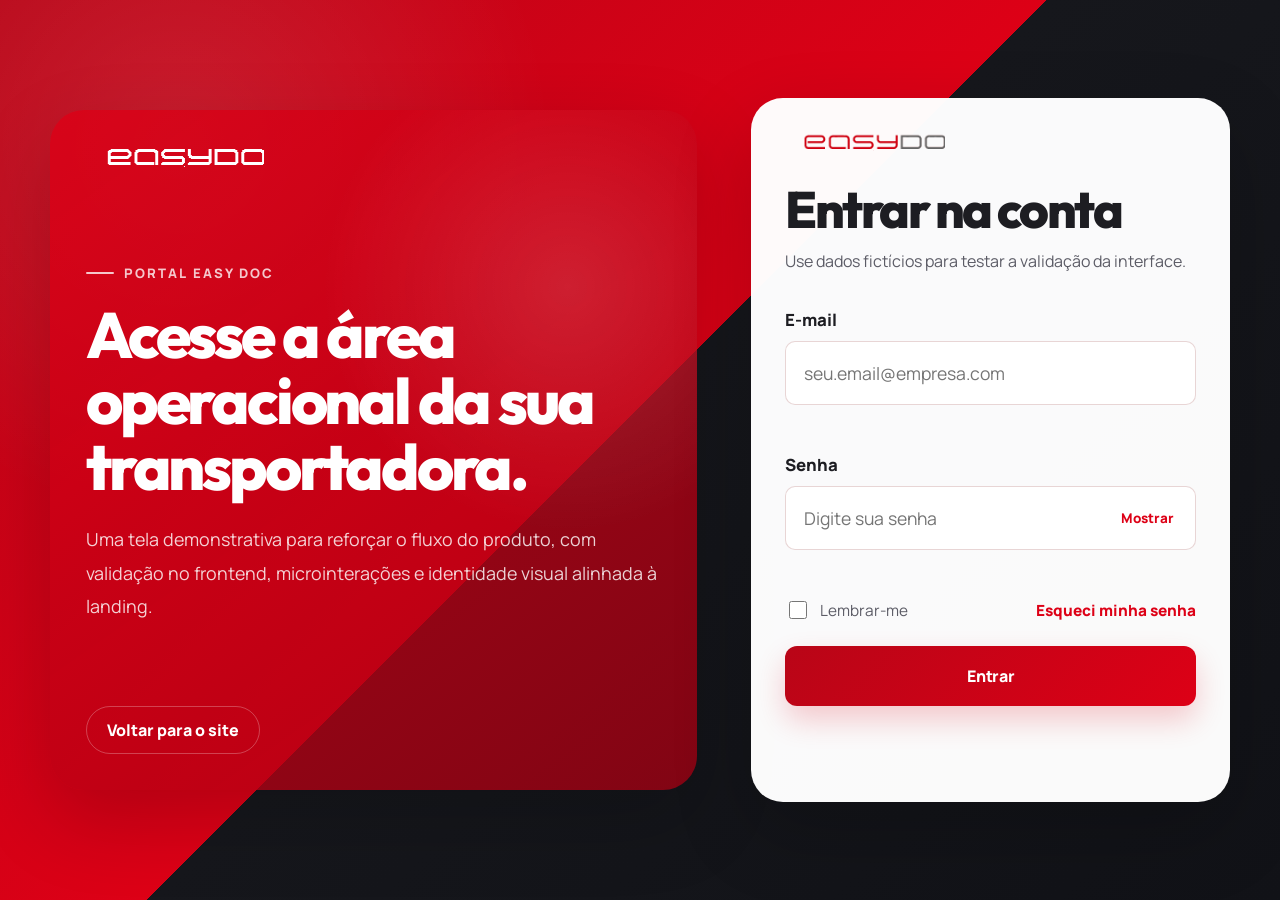
==== login.html @ b5d2107a "adiciona arquivos do projeto" ====
<!DOCTYPE html>
<html lang="pt-BR">
  <head>
    <meta charset="UTF-8" />
    <meta name="viewport" content="width=device-width, initial-scale=1.0" />
    <meta name="description" content="Página de login demonstrativa da Easy Doc." />
    <title>Login | Easy Doc</title>
    <link rel="preconnect" href="https://fonts.googleapis.com" />
    <link rel="preconnect" href="https://fonts.gstatic.com" crossorigin />
    <link
      href="https://fonts.googleapis.com/css2?family=Manrope:wght@400;500;600;700;800&family=Outfit:wght@500;600;700;800&display=swap"
      rel="stylesheet"
    />
    <link rel="stylesheet" href="assets/css/style.css" />
  </head>
  <body class="system-page auth-page">
    <main class="auth-shell">
      <section class="auth-hero" aria-label="Apresentação do login">
        <a class="system-logo" href="index.html" aria-label="Voltar para a landing page">
          <img src="assets/images/logo-mark-light.png" alt="Easy Doc" />
        </a>

        <div class="auth-hero__content">
          <span class="system-kicker">Portal Easy Doc</span>
          <h1>Acesse a área operacional da sua transportadora.</h1>
          <p>
            Uma tela demonstrativa para reforçar o fluxo do produto, com validação no frontend,
            microinterações e identidade visual alinhada à landing.
          </p>
        </div>

        <a class="system-back" href="index.html">Voltar para o site</a>
      </section>

      <section class="auth-card" aria-labelledby="login-title">
        <div class="auth-card__header">
          <img src="assets/images/logo-mark.png" alt="Easy Doc" />
          <div>
            <h2 id="login-title">Entrar na conta</h2>
            <p>Use dados fictícios para testar a validação da interface.</p>
          </div>
        </div>

        <form id="login-form" class="compact-form" novalidate>
          <div class="form-group">
            <label for="login-email">E-mail</label>
            <input id="login-email" name="email" type="email" autocomplete="email" placeholder="seu.email@empresa.com" />
            <small class="form-error" data-error-for="login-email"></small>
          </div>

          <div class="form-group">
            <label for="login-password">Senha</label>
            <div class="password-field">
              <input id="login-password" name="password" type="password" autocomplete="current-password" placeholder="Digite sua senha" />
              <button class="password-toggle" type="button" aria-label="Mostrar senha">Mostrar</button>
            </div>
            <small class="form-error" data-error-for="login-password"></small>
          </div>

          <div class="auth-options">
            <label class="remember-check">
              <input type="checkbox" name="remember" />
              <span>Lembrar-me</span>
            </label>
            <a href="#">Esqueci minha senha</a>
          </div>

          <button class="cta-button auth-submit" type="submit">
            <span>Entrar</span>
          </button>

          <p class="form-feedback" id="login-feedback" role="status" aria-live="polite"></p>
        </form>
      </section>
    </main>

    <script src="assets/js/login.js"></script>
  </body>
</html>
---- assets/css/style.css ----
:root {
  --red: #dd0016;
  --red-deep: #b90517;
  --red-soft: #fff3f3;
  --red-line: #f8dede;
  --ink: #1d1d22;
  --ink-soft: #5c5c66;
  --white: #ffffff;
  --gray-bg: #f5f4f4;
  --dark: #17181c;
  --dark-soft: #23242a;
  --success: #128f45;
  --shadow-soft: 0 24px 60px rgba(23, 24, 28, 0.08);
  --shadow-card: 0 18px 34px rgba(221, 0, 22, 0.08);
  --radius-pill: 42px;
  --radius-xl: 32px;
  --radius-lg: 26px;
  --radius-md: 22px;
  --radius-sm: 18px;
  --shell: min(1560px, calc(100% - 64px));
  --content: min(1340px, calc(100% - 112px));
  --wide-content: min(1500px, calc(100% - 120px));
  --transition: 220ms ease;
}

*,
*::before,
*::after {
  box-sizing: border-box;
}

html {
  scroll-behavior: smooth;
}

body {
  margin: 0;
  color: var(--ink);
  background: var(--white);
  font-family: "Manrope", "Segoe UI", sans-serif;
  text-rendering: optimizeLegibility;
}

img {
  display: block;
  max-width: 100%;
}

a {
  color: inherit;
  text-decoration: none;
}

a:focus-visible,
button:focus-visible,
input:focus-visible,
textarea:focus-visible,
select:focus-visible,
summary:focus-visible {
  outline: 3px solid rgba(221, 0, 22, 0.28);
  outline-offset: 4px;
}

button,
input,
textarea,
select {
  font: inherit;
}

button {
  border: 0;
  background: none;
  cursor: pointer;
}

iframe {
  border: 0;
}

.icon-sprite {
  position: absolute;
  width: 0;
  height: 0;
  overflow: hidden;
}

.container {
  width: var(--content);
  margin: 0 auto;
}

.container--wide {
  width: var(--wide-content);
}

.site-header {
  position: sticky;
  top: 0;
  z-index: 50;
  padding: 20px 0 0;
  background: linear-gradient(180deg, rgba(214, 0, 20, 0.98), rgba(214, 0, 20, 0.94));
  transition: padding var(--transition), box-shadow var(--transition), background-color var(--transition);
}

.site-header.is-scrolled {
  padding-top: 10px;
  box-shadow: 0 12px 32px rgba(76, 5, 12, 0.22);
}

.header-shell {
  width: var(--shell);
  margin: 0 auto;
  min-height: 90px;
  display: flex;
  align-items: center;
  gap: 24px;
  padding: 0 34px;
  border-radius: var(--radius-pill);
  background: rgba(255, 246, 246, 0.98);
  box-shadow: 0 18px 48px rgba(32, 8, 12, 0.14);
}

.site-logo {
  flex: 0 0 auto;
}

.site-logo img {
  width: 178px;
}

.site-nav {
  display: flex;
  align-items: center;
  gap: 42px;
  margin-left: auto;
}

.site-nav a,
.action-link {
  position: relative;
  font-size: 1.02rem;
  font-weight: 600;
  color: #2b2b32;
  transition: color var(--transition), opacity var(--transition);
}

.site-nav a::after {
  content: "";
  position: absolute;
  left: 0;
  right: 0;
  bottom: -10px;
  height: 2px;
  border-radius: 999px;
  transform: scaleX(0);
  transform-origin: center;
  background: var(--red);
  transition: transform var(--transition);
}

.site-nav a:hover,
.site-nav a.is-active,
.action-link:hover {
  color: var(--red);
}

.site-nav a:hover::after,
.site-nav a.is-active::after {
  transform: scaleX(1);
}

.site-nav .has-caret::before {
  content: "";
  position: absolute;
  right: -16px;
  top: 50%;
  width: 8px;
  height: 8px;
  margin-top: -6px;
  border-right: 2px solid #bdbcc2;
  border-bottom: 2px solid #bdbcc2;
  transform: rotate(45deg);
}

.site-actions {
  display: flex;
  align-items: center;
  gap: 20px;
  margin-left: 18px;
}

.top-cta,
.cta-button {
  display: inline-flex;
  align-items: center;
  justify-content: center;
  gap: 12px;
  min-height: 60px;
  padding: 0 28px;
  border-radius: 12px;
  background: linear-gradient(135deg, var(--red-deep), var(--red));
  color: var(--white);
  font-size: 1rem;
  font-weight: 800;
  letter-spacing: -0.02em;
  box-shadow: 0 14px 30px rgba(221, 0, 22, 0.2);
  transition: transform var(--transition), filter var(--transition), box-shadow var(--transition);
}

.top-cta:hover,
.cta-button:hover {
  filter: brightness(1.02);
  transform: translateY(-2px);
}

.top-cta {
  min-height: 50px;
  padding-inline: 26px;
  border-radius: 999px;
  font-size: 0.96rem;
  box-shadow: none;
}

.cta-button svg,
.top-cta svg {
  width: 18px;
  height: 18px;
}

.cta-button--light {
  background: var(--white);
  border: 1px solid rgba(123, 123, 130, 0.12);
  color: #66666d;
  box-shadow: 0 14px 28px rgba(17, 18, 22, 0.18);
}

.cta-button--light svg {
  color: #707077;
}

.action-link {
  font-size: 0.95rem;
  color: #6f7078;
}

.menu-toggle {
  display: none;
  width: 48px;
  height: 48px;
  padding: 12px;
  border-radius: 14px;
  background: rgba(38, 38, 44, 0.06);
}

.menu-toggle span {
  display: block;
  width: 100%;
  height: 2px;
  background: var(--ink);
  border-radius: 999px;
  transition: transform var(--transition), opacity var(--transition);
}

.menu-toggle span + span {
  margin-top: 6px;
}

.hero {
  position: relative;
  margin-top: -10px;
  padding: 64px 0 0;
  overflow: visible;
  background:
    radial-gradient(circle at 50% 28%, rgba(255, 255, 255, 0.06), transparent 28%),
    linear-gradient(180deg, #c60015 0%, #cf0016 66%, #ffffff 66%);
}

.hero::before,
.hero::after {
  content: "";
  position: absolute;
  inset: 0;
  pointer-events: none;
}

.hero::before {
  background:
    radial-gradient(circle at 50% 18%, rgba(255, 255, 255, 0.08) 0 1px, transparent 1px) 0 0 / 90px 90px,
    linear-gradient(180deg, rgba(255, 255, 255, 0.04), rgba(255, 255, 255, 0));
  opacity: 0.35;
}

.hero__rings {
  position: absolute;
  top: 124px;
  width: 580px;
  height: 580px;
  border-radius: 50%;
  border: 2px solid rgba(255, 255, 255, 0.08);
  pointer-events: none;
}

.hero__rings::before,
.hero__rings::after {
  content: "";
  position: absolute;
  inset: 48px;
  border-radius: inherit;
  border: 2px solid rgba(255, 255, 255, 0.06);
}

.hero__rings::after {
  inset: 98px;
}

.hero__rings--left {
  left: 260px;
}

.hero__rings--right {
  right: 180px;
}

.hero__container {
  width: var(--wide-content);
  margin: 0 auto;
  position: relative;
  z-index: 1;
}

.hero__content {
  max-width: 960px;
  margin: 0 auto;
  text-align: center;
}

.hero__content h1,
.section-title h2,
.cause-section__content h2,
.case-section__content h2,
.contact-section h2 {
  margin: 0;
  font-family: "Outfit", "Manrope", sans-serif;
  font-weight: 800;
  letter-spacing: -0.05em;
  line-height: 1.02;
}

.hero__content h1 {
  color: var(--white);
  font-size: clamp(2.9rem, 4.5vw, 4.9rem);
}

.hero__content p {
  max-width: 980px;
  margin: 26px auto 0;
  color: rgba(255, 255, 255, 0.92);
  font-size: 1.45rem;
  line-height: 1.8;
}

.hero__content strong {
  font-weight: 800;
}

.hero__content .cta-button {
  margin-top: 34px;
}

.hero__media {
  max-width: 1220px;
  margin: 84px auto -176px;
}

.video-poster {
  position: relative;
  overflow: hidden;
  border-radius: 32px;
  background: #d3c6bb;
  box-shadow: 0 34px 80px rgba(21, 23, 28, 0.14);
}

.video-poster img,
.video-poster iframe {
  display: block;
  width: 100%;
  height: auto;
  aspect-ratio: 16 / 9;
  object-fit: cover;
}

.video-poster iframe {
  min-height: 100%;
}

.play-button {
  position: absolute;
  inset: 50% auto auto 50%;
  width: 82px;
  height: 82px;
  display: inline-flex;
  align-items: center;
  justify-content: center;
  border-radius: 50%;
  transform: translate(-50%, -50%);
  background: rgba(255, 255, 255, 0.14);
  color: var(--white);
  box-shadow: inset 0 0 0 2px rgba(255, 255, 255, 0.12);
  backdrop-filter: blur(6px);
  transition: transform var(--transition), background-color var(--transition);
}

.play-button:hover {
  transform: translate(-50%, -50%) scale(1.04);
  background: rgba(255, 255, 255, 0.2);
}

.play-button svg {
  width: 28px;
  height: 28px;
  margin-left: 4px;
}

.section {
  padding: 110px 0;
}

.section[id] {
  scroll-margin-top: 118px;
}

.section--problems {
  padding-top: 260px;
}

.section-title {
  max-width: 1060px;
}

.section-title--center {
  margin: 0 auto;
  text-align: center;
}

.section-title--left {
  text-align: left;
}

.section-title--spaced {
  margin-top: 92px;
}

.section-title--compact p {
  max-width: 1180px;
}

.section-title h2,
.cause-section__content h2,
.case-section__content h2,
.contact-section h2 {
  font-size: clamp(2.5rem, 3vw, 3.8rem);
  color: var(--ink);
}

.section-title p,
.cause-section__content > p,
.case-section__content > p,
.process-step p {
  margin: 24px 0 0;
  color: var(--ink-soft);
  font-size: 1.15rem;
  line-height: 1.85;
}

.problem-grid,
.impact-grid {
  display: grid;
  grid-template-columns: repeat(2, minmax(0, 1fr));
  gap: 34px;
  margin-top: 56px;
}

.problem-card,
.issue-card,
.feature-item,
.solution-card,
.process-step,
.contact-panel {
  border: 1px solid var(--red-line);
  box-shadow: var(--shadow-card);
}

.problem-card {
  display: flex;
  align-items: center;
  gap: 26px;
  min-height: 140px;
  padding: 28px 30px;
  border-radius: 24px;
  background: var(--red-soft);
}

.problem-card p,
.issue-card p,
.feature-item p,
.solution-card p {
  margin: 0;
  font-size: 1.18rem;
  line-height: 1.72;
}

.problem-card strong,
.issue-card h3,
.feature-item strong,
.solution-card strong,
.case-section__content strong {
  color: var(--ink);
  font-weight: 800;
}

.icon-badge {
  flex: 0 0 auto;
  width: 60px;
  height: 60px;
  display: inline-flex;
  align-items: center;
  justify-content: center;
  border-radius: 50%;
  background: var(--red);
  color: var(--white);
  box-shadow: 0 12px 26px rgba(221, 0, 22, 0.16);
}

.icon-badge svg,
.impact-card__icon svg,
.case-link__icon svg {
  width: 26px;
  height: 26px;
}

.icon-badge--small {
  width: 54px;
  height: 54px;
}

.issue-list {
  display: grid;
  gap: 22px;
  margin-top: 48px;
}

.issue-card {
  display: flex;
  align-items: flex-start;
  gap: 28px;
  min-height: 140px;
  padding: 30px 30px 28px;
  border-radius: 24px;
  background: var(--white);
}

.issue-card h3 {
  margin: 0 0 8px;
  font-family: "Outfit", "Manrope", sans-serif;
  font-size: 1.85rem;
  letter-spacing: -0.04em;
}

.challenge-banner {
  padding: 18px 0 0;
}

.challenge-banner__inner {
  position: relative;
  width: min(1040px, calc(100% - 80px));
  margin: 0 auto;
  display: flex;
  align-items: center;
  gap: 28px;
  padding: 38px 46px;
  border-radius: 28px;
  background:
    radial-gradient(circle at 84% 42%, rgba(255, 255, 255, 0.11), transparent 28%),
    linear-gradient(135deg, var(--red-deep), var(--red));
  box-shadow: 0 24px 52px rgba(221, 0, 22, 0.16);
}

.challenge-banner__inner img {
  position: absolute;
  right: 34px;
  bottom: -28px;
  width: 220px;
  filter: drop-shadow(0 16px 24px rgba(0, 0, 0, 0.2));
}

.challenge-banner__icon {
  width: 54px;
  height: 54px;
  display: inline-flex;
  align-items: center;
  justify-content: center;
  border-radius: 50%;
  background: rgba(255, 255, 255, 0.94);
  color: var(--red);
}

.challenge-banner__copy {
  max-width: 640px;
  color: var(--white);
}

.challenge-banner__copy p,
.challenge-banner__copy strong {
  display: block;
  margin: 0;
  font-family: "Outfit", "Manrope", sans-serif;
  font-size: clamp(2rem, 2.6vw, 3rem);
  font-weight: 800;
  letter-spacing: -0.05em;
  line-height: 1.15;
}

.challenge-banner__copy strong {
  margin-top: 8px;
}

.cause-section,
.case-section {
  display: grid;
  grid-template-columns: minmax(0, 1fr) minmax(0, 1fr);
}

.cause-section {
  margin-top: 96px;
  background: var(--gray-bg);
}

.cause-section__media {
  min-height: 740px;
  background: linear-gradient(180deg, #db0016, #b50014);
}

.cause-section__media img {
  width: 100%;
  height: 100%;
  object-fit: cover;
}

.cause-section__content {
  padding: 88px clamp(48px, 5vw, 70px);
}

.feature-stack {
  display: grid;
  gap: 22px;
  margin-top: 42px;
}

.feature-item {
  display: flex;
  align-items: center;
  gap: 24px;
  padding: 28px 30px;
  border-radius: 24px;
  background: var(--white);
}

.section--solution {
  padding-top: 86px;
  padding-bottom: 92px;
}

.solution-grid {
  display: grid;
  grid-template-columns: minmax(0, 0.92fr) minmax(0, 1.08fr);
  align-items: center;
  gap: 64px;
  margin-top: 52px;
}

.solution-grid__content {
  display: grid;
  gap: 20px;
}

.solution-card {
  display: flex;
  align-items: flex-start;
  gap: 24px;
  padding: 34px 30px;
  border-radius: 24px;
  background: var(--white);
}

.solution-grid__media img {
  width: 100%;
  height: auto;
}

.section-cta {
  margin-top: 54px;
  text-align: center;
}

.impact-section {
  position: relative;
  padding: 92px 0 106px;
  overflow: hidden;
  background:
    linear-gradient(180deg, rgba(13, 13, 16, 0.98), rgba(20, 20, 24, 0.98)),
    radial-gradient(circle at 20% 20%, rgba(255, 255, 255, 0.04), transparent 32%);
}

.impact-section::before {
  content: "";
  position: absolute;
  inset: 0;
  background:
    radial-gradient(circle at 6% 32%, rgba(255, 255, 255, 0.03) 0 2px, transparent 2px) 0 0 / 110px 110px,
    linear-gradient(135deg, rgba(255, 255, 255, 0.03), rgba(255, 255, 255, 0));
  opacity: 0.22;
  pointer-events: none;
}

.section-title--light h2,
.section-title--light p,
.impact-card p {
  color: var(--white);
}

.impact-grid {
  position: relative;
  z-index: 1;
  grid-template-columns: repeat(3, minmax(0, 1fr));
  margin-top: 72px;
}

.impact-card {
  position: relative;
  min-height: 182px;
  padding: 78px 30px 34px;
  border-radius: 24px;
  border: 2px solid rgba(255, 0, 30, 0.82);
  text-align: center;
}

.impact-card__icon {
  position: absolute;
  top: -46px;
  left: 50%;
  width: 92px;
  height: 92px;
  display: inline-flex;
  align-items: center;
  justify-content: center;
  border: 2px solid rgba(255, 0, 30, 0.82);
  border-radius: 50%;
  transform: translateX(-50%);
  background: rgba(22, 22, 26, 0.95);
  color: var(--white);
}

.impact-card__icon::after {
  content: "";
  position: absolute;
  top: -11px;
  right: -10px;
  width: 24px;
  height: 24px;
  border-top: 2px solid rgba(255, 0, 30, 0.82);
  border-right: 2px solid rgba(255, 0, 30, 0.82);
  border-radius: 0 16px 0 0;
}

.impact-card p {
  margin: 0;
  font-family: "Outfit", "Manrope", sans-serif;
  font-size: 1.1rem;
  font-weight: 700;
  line-height: 1.55;
}

.process-section {
  padding-top: 108px;
}

.process-list {
  position: relative;
  display: grid;
  gap: 22px;
  margin-top: 54px;
}

.process-list::before {
  content: "";
  position: absolute;
  top: 60px;
  bottom: 60px;
  left: 53px;
  width: 3px;
  background: linear-gradient(180deg, rgba(221, 0, 22, 0.45), rgba(221, 0, 22, 0.08));
}

.process-step {
  position: relative;
  display: flex;
  align-items: flex-start;
  gap: 26px;
  min-height: 136px;
  padding: 34px 36px 34px 100px;
  border-radius: 24px;
  background: var(--white);
}

.process-step__icon {
  position: absolute;
  left: 30px;
  top: 50%;
  width: 54px;
  height: 54px;
  display: inline-flex;
  align-items: center;
  justify-content: center;
  border-radius: 50%;
  transform: translateY(-50%);
  background: var(--red);
  color: var(--white);
  box-shadow: 0 14px 24px rgba(221, 0, 22, 0.12);
}

.process-step h3 {
  margin: 0 0 8px;
  font-family: "Outfit", "Manrope", sans-serif;
  font-size: 1.95rem;
  font-weight: 800;
  letter-spacing: -0.04em;
}

.case-section {
  margin-top: 78px;
  background: var(--gray-bg);
}

.case-section__content {
  padding: 94px clamp(48px, 5vw, 70px) 86px clamp(48px, 5vw, 70px);
}

.case-section__content h2 {
  max-width: 620px;
}

.case-stats {
  display: flex;
  align-items: flex-start;
  gap: 30px;
  margin-top: 48px;
}

.case-stats > div {
  position: relative;
  padding-right: 26px;
}

.case-stats > div:not(:last-child)::after {
  content: "";
  position: absolute;
  top: 10px;
  right: 0;
  width: 1px;
  height: 62px;
  background: rgba(29, 29, 34, 0.14);
}

.case-stats strong {
  display: block;
  color: var(--red);
  font-family: "Outfit", "Manrope", sans-serif;
  font-size: 3rem;
  font-weight: 800;
  letter-spacing: -0.05em;
  line-height: 0.95;
}

.case-stats span {
  display: block;
  margin-top: 6px;
  color: #54535a;
  font-size: 1.05rem;
  font-weight: 700;
}

.case-link {
  margin-top: 42px;
  min-height: 130px;
  width: min(520px, 100%);
  display: inline-flex;
  align-items: center;
  gap: 24px;
  padding: 24px 28px;
  border-radius: 22px;
  background: var(--white);
  box-shadow: var(--shadow-soft);
  text-align: left;
}

.case-link__icon {
  flex: 0 0 auto;
  width: 54px;
  height: 54px;
  display: inline-flex;
  align-items: center;
  justify-content: center;
  border-radius: 50%;
  background: var(--red);
  color: var(--white);
}

.case-link span:last-child {
  font-size: 1.1rem;
  font-weight: 600;
}

.case-section__media {
  min-height: 720px;
}

.video-poster--case,
.video-poster--case img,
.video-poster--case iframe {
  height: 100%;
  min-height: 720px;
  aspect-ratio: auto;
  border-radius: 0;
}

.proof-section {
  padding: 84px 0 70px;
}

.quote-card {
  position: relative;
  max-width: 980px;
  margin: 0 auto;
  display: grid;
  grid-template-columns: 170px 1fr;
  gap: 38px;
  padding: 42px 52px;
  border-radius: 30px;
  background: linear-gradient(180deg, #fff4f4, #fff3f3);
}

.quote-card::before,
.quote-card::after {
  content: "";
  position: absolute;
  width: 64px;
  height: 64px;
  border-radius: 50%;
  background: rgba(221, 0, 22, 0.04);
}

.quote-card::before {
  top: 22px;
  left: 32px;
}

.quote-card::after {
  right: 34px;
  bottom: 26px;
}

.quote-card__avatar {
  width: 126px;
  height: 126px;
  margin: auto;
  border-radius: 50%;
  background: var(--white);
  box-shadow: inset 0 0 0 2px rgba(221, 0, 22, 0.05);
}

.quote-card__content p {
  margin: 0;
  font-size: 1.2rem;
  line-height: 1.88;
}

.quote-card__content strong {
  display: block;
  margin-top: 18px;
  font-size: 1.03rem;
}

.quote-card__content strong span {
  font-weight: 500;
  color: #63636c;
}

.quote-dots {
  display: flex;
  justify-content: center;
  gap: 10px;
  margin-top: 34px;
}

.quote-dots span {
  width: 10px;
  height: 10px;
  border-radius: 50%;
  background: #d7d7db;
}

.quote-dots .is-active {
  background: var(--red);
}

.logo-marquee {
  position: relative;
  overflow: hidden;
  margin-top: 54px;
  padding: 10px 0;
}

.logo-marquee__track {
  display: flex;
  align-items: center;
  gap: 58px;
  width: max-content;
  animation: marquee 28s linear infinite;
}

.logo-marquee:hover .logo-marquee__track {
  animation-play-state: paused;
}

.logo-marquee img,
.logo-marquee span {
  flex: 0 0 auto;
  color: rgba(88, 88, 96, 0.64);
  font-family: "Outfit", "Manrope", sans-serif;
  font-size: 2rem;
  font-weight: 700;
  letter-spacing: -0.03em;
  text-transform: none;
  filter: grayscale(1) opacity(0.72);
}

.logo-marquee img {
  max-height: 54px;
  width: auto;
}

.cta-ribbon {
  padding: 26px 0 18px;
}

.cta-ribbon__card {
  position: relative;
  width: min(1216px, calc(100% - 80px));
  min-height: 258px;
  margin: 0 auto;
  display: grid;
  grid-template-columns: minmax(0, 1fr) auto;
  align-items: center;
  padding: 30px 60px;
  border-radius: 28px;
  overflow: hidden;
  background:
    radial-gradient(circle at 76% 48%, rgba(255, 255, 255, 0.08), transparent 26%),
    linear-gradient(135deg, var(--red-deep), var(--red));
}

.cta-ribbon__card::before {
  content: "";
  position: absolute;
  inset: 0;
  background: linear-gradient(135deg, rgba(255, 255, 255, 0.05), rgba(255, 255, 255, 0));
  pointer-events: none;
}

.cta-ribbon__copy {
  position: relative;
  z-index: 1;
  max-width: 650px;
  color: var(--white);
}

.cta-ribbon__copy p {
  margin: 0;
  font-size: clamp(2rem, 2.9vw, 3rem);
  line-height: 1.6;
}

.cta-ribbon__copy strong {
  font-weight: 800;
}

.cta-ribbon__card img {
  position: absolute;
  right: 110px;
  bottom: 0;
  width: 330px;
}

.contact-section {
  padding-top: 74px;
}

.section-title--contact {
  max-width: 1040px;
}

.contact-panel {
  margin-top: 34px;
  padding: 38px 40px 42px;
  border-radius: 30px;
  background: var(--red-soft);
}

.form-grid {
  display: grid;
  gap: 26px;
}

.form-grid--triple {
  grid-template-columns: repeat(3, minmax(0, 1fr));
  margin-bottom: 32px;
}

.form-group {
  display: grid;
  align-content: start;
  gap: 10px;
}

.form-group label {
  color: var(--ink);
  font-size: 1.05rem;
  font-weight: 800;
}

.form-group label span {
  color: var(--red);
}

.form-group input,
.form-group textarea,
.form-group select {
  width: 100%;
  min-height: 64px;
  padding: 0 18px;
  border: 1px solid rgba(231, 210, 210, 0.92);
  border-radius: 10px;
  background: var(--white);
  color: #52525a;
  font-size: 1.1rem;
  transition: border-color var(--transition), box-shadow var(--transition), background-color var(--transition);
}

.input-status {
  position: relative;
}

.input-status input {
  padding-right: 54px;
}

.form-group textarea {
  min-height: 144px;
  padding: 18px;
  resize: vertical;
}

.form-group select {
  appearance: none;
  background-image:
    linear-gradient(45deg, transparent 50%, #9d9da4 50%),
    linear-gradient(135deg, #9d9da4 50%, transparent 50%);
  background-position:
    calc(100% - 22px) calc(50% - 2px),
    calc(100% - 17px) calc(50% - 2px);
  background-size: 5px 5px, 5px 5px;
  background-repeat: no-repeat;
}

.form-group input:focus,
.form-group textarea:focus,
.form-group select:focus {
  outline: none;
  border-color: rgba(221, 0, 22, 0.38);
  box-shadow: 0 0 0 4px rgba(221, 0, 22, 0.08);
}

.form-group input:disabled,
.form-group textarea:disabled,
.form-group select:disabled,
.cta-button:disabled,
.zip-search-button:disabled {
  cursor: not-allowed;
  opacity: 0.68;
}

.form-group input.is-invalid,
.form-group textarea.is-invalid,
.form-group select.is-invalid {
  border-color: rgba(221, 0, 22, 0.8);
  background: rgba(255, 246, 246, 0.9);
}

.form-group input.is-valid,
.form-group textarea.is-valid,
.form-group select.is-valid {
  border-color: rgba(18, 143, 69, 0.34);
  box-shadow: inset 0 0 0 1px rgba(18, 143, 69, 0.08);
}

.field-loader {
  position: absolute;
  right: 18px;
  top: 50%;
  width: 18px;
  height: 18px;
  margin-top: -9px;
  border: 2px solid rgba(221, 0, 22, 0.16);
  border-top-color: var(--red);
  border-radius: 50%;
  opacity: 0;
  transform: scale(0.82);
  transition: opacity var(--transition), transform var(--transition);
  animation: fieldSpin 780ms linear infinite;
  pointer-events: none;
}

.field-loader.is-visible {
  opacity: 1;
  transform: scale(1);
}

.zip-search-button {
  justify-self: start;
  min-height: 38px;
  padding: 0 16px;
  border: 1px solid rgba(221, 0, 22, 0.24);
  border-radius: 999px;
  background: rgba(221, 0, 22, 0.08);
  color: var(--red);
  font-size: 0.86rem;
  font-weight: 800;
  transition: transform var(--transition), border-color var(--transition), background-color var(--transition);
}

.zip-search-button:hover,
.zip-search-button:focus-visible {
  border-color: rgba(221, 0, 22, 0.48);
  background: rgba(221, 0, 22, 0.13);
  transform: translateY(-1px);
}

.zip-search-button:disabled {
  cursor: not-allowed;
  opacity: 0.68;
  transform: none;
}

.form-error {
  min-height: 18px;
  color: var(--red);
  font-size: 0.86rem;
  font-weight: 700;
}

.form-hint {
  min-height: 18px;
  color: #75747b;
  font-size: 0.84rem;
  font-weight: 600;
  line-height: 1.45;
}

.form-hint[data-status="success"] {
  color: var(--success);
}

.form-hint[data-status="error"] {
  color: var(--red);
}

.form-hint[data-status="loading"] {
  color: #8a5b00;
}

.form-footer {
  display: flex;
  align-items: center;
  justify-content: space-between;
  gap: 24px;
  margin-top: 28px;
}

.captcha-image {
  width: 290px;
  max-width: 100%;
  border-radius: 6px;
}

.form-feedback {
  min-height: 24px;
  margin: 18px 0 0;
  color: var(--success);
  font-size: 0.95rem;
  font-weight: 800;
}

.form-feedback.is-error {
  color: var(--red);
}

.form-feedback.is-success {
  color: var(--success);
}

.site-footer {
  margin-top: 84px;
  padding: 0 0 36px;
  background:
    linear-gradient(180deg, rgba(17, 18, 23, 0.98), rgba(22, 23, 28, 0.99));
  color: rgba(255, 255, 255, 0.94);
  border-top: 4px solid var(--red);
}

.site-footer__top,
.site-footer__bottom {
  width: var(--wide-content);
  margin: 0 auto;
}

.site-footer__top {
  min-height: 128px;
  display: flex;
  align-items: center;
  justify-content: space-between;
  gap: 32px;
  border-bottom: 1px solid rgba(255, 255, 255, 0.08);
}

.site-footer__brand {
  display: flex;
  align-items: center;
  gap: 18px;
}

.site-footer__brand img {
  width: 160px;
}

.site-footer__brand span,
.site-footer__brand p,
.site-footer__bottom p {
  margin: 0;
}

.site-footer__brand p,
.site-footer__bottom p {
  color: rgba(255, 255, 255, 0.78);
}

.site-footer__help {
  display: flex;
  align-items: center;
  gap: 22px;
  font-family: "Outfit", "Manrope", sans-serif;
  font-size: 1.02rem;
  font-weight: 700;
}

.site-footer__help a {
  display: inline-flex;
  align-items: center;
  min-height: 58px;
  padding: 0 26px;
  border-radius: 16px;
  border: 2px solid rgba(255, 54, 72, 0.72);
  color: var(--white);
  font-size: 1.2rem;
  font-weight: 800;
}

.site-footer__bottom {
  display: flex;
  align-items: center;
  justify-content: space-between;
  gap: 24px;
  padding-top: 26px;
}

.system-page {
  min-height: 100vh;
  background:
    radial-gradient(circle at 14% 16%, rgba(255, 255, 255, 0.1), transparent 28%),
    linear-gradient(135deg, #b90517 0%, #dd0016 48%, #16171c 48%, #111217 100%);
}

.system-logo {
  display: inline-flex;
  align-items: center;
}

.system-logo img {
  width: 178px;
}

.system-kicker {
  display: inline-flex;
  align-items: center;
  gap: 10px;
  color: rgba(255, 255, 255, 0.78);
  font-size: 0.82rem;
  font-weight: 800;
  letter-spacing: 0.16em;
  text-transform: uppercase;
}

.system-kicker::before {
  content: "";
  width: 28px;
  height: 2px;
  border-radius: 999px;
  background: currentColor;
}

.system-back {
  display: inline-flex;
  align-items: center;
  justify-content: center;
  width: max-content;
  min-height: 48px;
  padding: 0 20px;
  border: 1px solid rgba(255, 255, 255, 0.26);
  border-radius: 999px;
  color: var(--white);
  font-weight: 800;
  transition: transform var(--transition), background-color var(--transition), border-color var(--transition);
}

.system-back:hover {
  transform: translateY(-2px);
  background: rgba(255, 255, 255, 0.08);
  border-color: rgba(255, 255, 255, 0.42);
}

.system-back--dark {
  color: var(--red);
  border-color: rgba(221, 0, 22, 0.22);
}

.system-back--dark:hover {
  background: rgba(221, 0, 22, 0.08);
}

.auth-shell {
  width: min(1180px, calc(100% - 48px));
  min-height: 100vh;
  margin: 0 auto;
  display: grid;
  grid-template-columns: minmax(0, 0.92fr) minmax(420px, 0.68fr);
  gap: 54px;
  align-items: center;
  padding: 56px 0;
}

.auth-hero {
  min-height: 680px;
  display: flex;
  flex-direction: column;
  justify-content: space-between;
  padding: 36px;
  border-radius: 34px;
  color: var(--white);
  background:
    radial-gradient(circle at 80% 26%, rgba(255, 255, 255, 0.12), transparent 34%),
    linear-gradient(145deg, rgba(221, 0, 22, 0.78), rgba(165, 0, 18, 0.76));
  box-shadow: 0 30px 80px rgba(0, 0, 0, 0.18);
}

.auth-hero__content h1,
.auth-card h2,
.support-hero h1,
.support-card h2,
.faq-panel h2,
.support-final h2,
.contact-methods h2 {
  margin: 0;
  font-family: "Outfit", "Manrope", sans-serif;
  font-weight: 800;
  letter-spacing: -0.05em;
  line-height: 1.03;
}

.auth-hero__content h1 {
  max-width: 680px;
  margin-top: 20px;
  font-size: clamp(3rem, 5vw, 5rem);
}

.auth-hero__content p {
  max-width: 640px;
  margin: 24px 0 0;
  color: rgba(255, 255, 255, 0.82);
  font-size: 1.12rem;
  line-height: 1.85;
}

.auth-card {
  padding: 34px;
  border-radius: 32px;
  background: rgba(255, 255, 255, 0.98);
  box-shadow: 0 30px 80px rgba(0, 0, 0, 0.2);
}

.auth-card__header {
  display: grid;
  gap: 26px;
  margin-bottom: 34px;
}

.auth-card__header img {
  width: 160px;
}

.auth-card h2 {
  font-size: clamp(2.3rem, 4vw, 3.4rem);
}

.auth-card__header p {
  margin: 12px 0 0;
  color: var(--ink-soft);
  line-height: 1.65;
}

.compact-form {
  display: grid;
  gap: 20px;
}

.password-field {
  position: relative;
}

.password-field input {
  padding-right: 92px;
}

.password-toggle {
  position: absolute;
  right: 10px;
  top: 50%;
  min-height: 40px;
  padding: 0 12px;
  border-radius: 999px;
  transform: translateY(-50%);
  color: var(--red);
  font-size: 0.84rem;
  font-weight: 800;
  transition: background-color var(--transition);
}

.password-toggle:hover {
  background: rgba(221, 0, 22, 0.08);
}

.auth-options {
  display: flex;
  align-items: center;
  justify-content: space-between;
  gap: 16px;
  color: var(--ink-soft);
  font-size: 0.96rem;
}

.auth-options a {
  color: var(--red);
  font-weight: 800;
}

.remember-check {
  display: inline-flex;
  align-items: center;
  gap: 10px;
}

.remember-check input {
  width: 18px;
  height: 18px;
  accent-color: var(--red);
}

.auth-submit {
  width: 100%;
  margin-top: 4px;
}

.support-page {
  background: var(--white);
}

.support-header {
  width: min(1500px, calc(100% - 48px));
  margin: 20px auto 0;
  min-height: 86px;
  display: flex;
  align-items: center;
  justify-content: space-between;
  gap: 24px;
  padding: 0 30px;
  border-radius: var(--radius-pill);
  background: #17181c;
  color: var(--white);
  box-shadow: 0 18px 48px rgba(17, 18, 23, 0.16);
}

.support-nav {
  display: flex;
  align-items: center;
  gap: 26px;
}

.support-nav a {
  color: rgba(255, 255, 255, 0.78);
  font-weight: 800;
  transition: color var(--transition);
}

.support-nav a:hover {
  color: var(--white);
}

.support-nav__cta {
  min-height: 46px;
  display: inline-flex;
  align-items: center;
  padding: 0 18px;
  border-radius: 999px;
  background: var(--red);
  color: var(--white) !important;
}

.support-hero {
  margin-top: -106px;
  padding: 210px 0 92px;
  background:
    radial-gradient(circle at 82% 24%, rgba(255, 255, 255, 0.12), transparent 28%),
    linear-gradient(145deg, #bd0014, #dd0016);
  color: var(--white);
}

.support-hero__content,
.support-section,
.support-final {
  width: min(1260px, calc(100% - 48px));
  margin: 0 auto;
}

.support-hero h1 {
  max-width: 840px;
  margin-top: 18px;
  font-size: clamp(3rem, 5vw, 5rem);
}

.support-hero p {
  max-width: 760px;
  margin: 24px 0 0;
  color: rgba(255, 255, 255, 0.82);
  font-size: 1.18rem;
  line-height: 1.85;
}

.support-section {
  padding: 74px 0 0;
}

.support-grid {
  display: grid;
  grid-template-columns: repeat(3, minmax(0, 1fr));
  gap: 24px;
}

.support-card,
.contact-methods,
.faq-panel,
.support-final {
  border: 1px solid var(--red-line);
  box-shadow: var(--shadow-card);
}

.support-card {
  padding: 30px;
  border-radius: 28px;
  background: var(--red-soft);
}

.support-card span {
  display: inline-flex;
  align-items: center;
  justify-content: center;
  width: 46px;
  height: 46px;
  margin-bottom: 24px;
  border-radius: 50%;
  background: var(--red);
  color: var(--white);
  font-weight: 800;
}

.support-card h2,
.contact-methods h2,
.faq-panel h2,
.support-final h2 {
  font-size: clamp(1.9rem, 3vw, 2.7rem);
}

.support-card p,
.contact-method span,
.contact-method a,
.faq-item p,
.support-final p {
  color: var(--ink-soft);
  line-height: 1.75;
}

.support-section--split {
  display: grid;
  grid-template-columns: minmax(320px, 0.72fr) minmax(0, 1fr);
  gap: 28px;
  align-items: start;
}

.contact-methods,
.faq-panel {
  padding: 34px;
  border-radius: 30px;
  background: var(--white);
}

.contact-methods {
  display: grid;
  gap: 18px;
  background: var(--red-soft);
}

.contact-method {
  display: grid;
  gap: 6px;
  padding: 18px;
  border-radius: 18px;
  background: var(--white);
}

.contact-method strong {
  color: var(--ink);
}

.contact-method a {
  color: var(--red);
  font-weight: 800;
}

.faq-panel__header .system-kicker {
  color: var(--red);
}

.faq-list {
  display: grid;
  gap: 14px;
  margin-top: 28px;
}

.faq-item {
  border: 1px solid rgba(231, 210, 210, 0.92);
  border-radius: 18px;
  background: var(--white);
  transition: border-color var(--transition), box-shadow var(--transition);
}

.faq-item[open] {
  border-color: rgba(221, 0, 22, 0.22);
  box-shadow: 0 14px 28px rgba(221, 0, 22, 0.06);
}

.faq-item summary {
  cursor: pointer;
  padding: 20px 22px;
  color: var(--ink);
  font-weight: 800;
  list-style: none;
}

.faq-item summary::-webkit-details-marker {
  display: none;
}

.faq-item summary::after {
  content: "+";
  float: right;
  color: var(--red);
  font-size: 1.2rem;
}

.faq-item[open] summary::after {
  content: "-";
}

.faq-item p {
  margin: 0;
  padding: 0 22px 22px;
}

.support-final {
  margin-top: 74px;
  margin-bottom: 84px;
  padding: 42px;
  border-radius: 32px;
  text-align: center;
  background: linear-gradient(180deg, var(--red-soft), #ffffff);
}

.support-final p {
  max-width: 720px;
  margin: 16px auto 26px;
}

.support-final > div {
  display: flex;
  flex-wrap: wrap;
  justify-content: center;
  gap: 14px;
}

[data-reveal] {
  opacity: 0;
  transform: translateY(24px);
  transition: opacity 620ms ease, transform 620ms ease;
}

[data-reveal].is-visible {
  opacity: 1;
  transform: translateY(0);
}

@keyframes marquee {
  from {
    transform: translateX(0);
  }

  to {
    transform: translateX(-50%);
  }
}

@keyframes fieldSpin {
  to {
    transform: rotate(360deg);
  }
}

@media (max-width: 1460px) {
  :root {
    --shell: min(100% - 32px, 1480px);
    --content: min(100% - 64px, 1320px);
    --wide-content: min(100% - 64px, 1440px);
  }

  .site-nav {
    gap: 32px;
  }

  .site-actions {
    gap: 16px;
  }

  .hero__rings--left {
    left: 80px;
  }

  .hero__rings--right {
    right: 70px;
  }

  .challenge-banner__inner img {
    right: 16px;
  }

  .cta-ribbon__card img {
    right: 26px;
  }
}

@media (max-width: 1200px) {
  :root {
    --content: min(100% - 48px, 1180px);
    --wide-content: min(100% - 48px, 1260px);
  }

  .header-shell {
    min-height: 82px;
    padding-inline: 26px;
  }

  .site-logo img {
    width: 162px;
  }

  .site-nav {
    gap: 24px;
  }

  .site-actions {
    gap: 12px;
    margin-left: 8px;
  }

  .top-cta {
    padding-inline: 20px;
    font-size: 0.92rem;
  }

  .hero__content h1 {
    font-size: clamp(2.8rem, 5vw, 4.3rem);
  }

  .hero__content p {
    font-size: 1.25rem;
  }

  .problem-grid,
  .impact-grid,
  .form-grid--triple {
    grid-template-columns: 1fr;
  }

  .auth-shell,
  .support-grid,
  .support-section--split {
    grid-template-columns: 1fr;
  }

  .auth-hero {
    min-height: 520px;
  }

  .support-hero {
    margin-top: -98px;
  }

  .cause-section,
  .solution-grid,
  .case-section {
    grid-template-columns: 1fr;
  }

  .cause-section__media,
  .case-section__media,
  .video-poster--case,
  .video-poster--case img,
  .video-poster--case iframe {
    min-height: 520px;
  }

  .case-section__media {
    order: -1;
  }

  .cta-ribbon__card {
    min-height: 340px;
    grid-template-columns: 1fr;
    padding: 34px 38px 190px;
  }

  .cta-ribbon__card img {
    right: 50%;
    width: 250px;
    transform: translateX(50%);
  }
}

@media (max-width: 980px) {
  :root {
    --shell: min(100% - 24px, 1480px);
    --content: min(100% - 32px, 1180px);
    --wide-content: min(100% - 32px, 1260px);
  }

  .site-header {
    padding-top: 12px;
  }

  .header-shell {
    position: relative;
    flex-wrap: wrap;
    gap: 18px;
    padding: 18px 20px;
  }

  .menu-toggle {
    display: inline-flex;
    flex-direction: column;
    justify-content: center;
    margin-left: auto;
  }

  .site-nav,
  .site-actions {
    display: none;
    width: 100%;
  }

  .site-header.is-menu-open .site-nav,
  .site-header.is-menu-open .site-actions {
    display: flex;
  }

  .site-header.is-menu-open .site-nav {
    flex-direction: column;
    align-items: flex-start;
    gap: 18px;
    padding-top: 8px;
    margin-left: 0;
  }

  .site-header.is-menu-open .site-actions {
    align-items: stretch;
    flex-wrap: wrap;
    gap: 14px;
    margin-left: 0;
    padding-bottom: 8px;
  }

  .site-header.is-menu-open .menu-toggle span:first-child {
    transform: translateY(8px) rotate(45deg);
  }

  .site-header.is-menu-open .menu-toggle span:nth-child(2) {
    opacity: 0;
  }

  .site-header.is-menu-open .menu-toggle span:last-child {
    transform: translateY(-8px) rotate(-45deg);
  }

  .hero {
    padding-top: 34px;
  }

  .hero__rings {
    display: none;
  }

  .hero__media {
    margin: 62px auto -118px;
  }

  .section--problems {
    padding-top: 192px;
  }

  .section-title h2,
  .cause-section__content h2,
  .case-section__content h2,
  .contact-section h2 {
    font-size: clamp(2rem, 7vw, 3.2rem);
  }

  .issue-card,
  .problem-card,
  .feature-item,
  .solution-card,
  .process-step {
    padding-inline: 24px;
  }

  .quote-card {
    grid-template-columns: 1fr;
    gap: 18px;
    padding: 30px 26px;
    text-align: center;
  }

  .quote-card__avatar {
    margin-bottom: 6px;
  }

  .site-footer__top,
  .site-footer__bottom {
    flex-direction: column;
    align-items: flex-start;
    padding-top: 24px;
  }

  .site-footer__help {
    flex-wrap: wrap;
  }
}

@media (max-width: 680px) {
  .hero__content h1 {
    font-size: clamp(2.35rem, 10vw, 3.3rem);
  }

  .hero__content p {
    font-size: 1.05rem;
  }

  .hero__content .cta-button,
  .section-cta .cta-button,
  .form-footer .cta-button,
  .top-cta {
    width: 100%;
  }

  .hero__media {
    margin-bottom: -74px;
  }

  .section--problems {
    padding-top: 148px;
  }

  .play-button {
    width: 66px;
    height: 66px;
  }

  .challenge-banner__inner {
    width: min(100% - 24px, 1040px);
    padding: 30px 24px 180px;
  }

  .challenge-banner__inner img {
    right: 50%;
    width: 188px;
    transform: translateX(50%);
  }

  .cause-section__content,
  .case-section__content {
    padding-inline: 20px;
  }

  .case-stats {
    gap: 20px;
  }

  .case-stats strong {
    font-size: 2.4rem;
  }

  .contact-panel {
    padding: 26px 18px 28px;
  }

  .form-footer {
    flex-direction: column;
    align-items: stretch;
  }

  .auth-shell {
    width: min(100% - 24px, 1180px);
    gap: 22px;
    padding: 24px 0;
  }

  .auth-hero,
  .auth-card,
  .contact-methods,
  .faq-panel,
  .support-final {
    padding: 26px 20px;
    border-radius: 24px;
  }

  .auth-options,
  .support-header,
  .support-nav {
    align-items: flex-start;
    flex-direction: column;
  }

  .support-header {
    width: min(100% - 24px, 1500px);
    padding: 22px;
    border-radius: 28px;
  }

  .support-hero {
    margin-top: -180px;
    padding-top: 310px;
  }

  .support-hero__content,
  .support-section,
  .support-final {
    width: min(100% - 24px, 1260px);
  }

  .logo-marquee__track {
    gap: 34px;
  }

  .logo-marquee img,
  .logo-marquee span {
    font-size: 1.4rem;
    max-height: 34px;
  }
}

@media (prefers-reduced-motion: reduce) {
  html {
    scroll-behavior: auto;
  }

  *,
  *::before,
  *::after {
    animation-duration: 0.01ms !important;
    animation-iteration-count: 1 !important;
    transition-duration: 0.01ms !important;
  }

  [data-reveal] {
    opacity: 1;
    transform: none;
  }
}
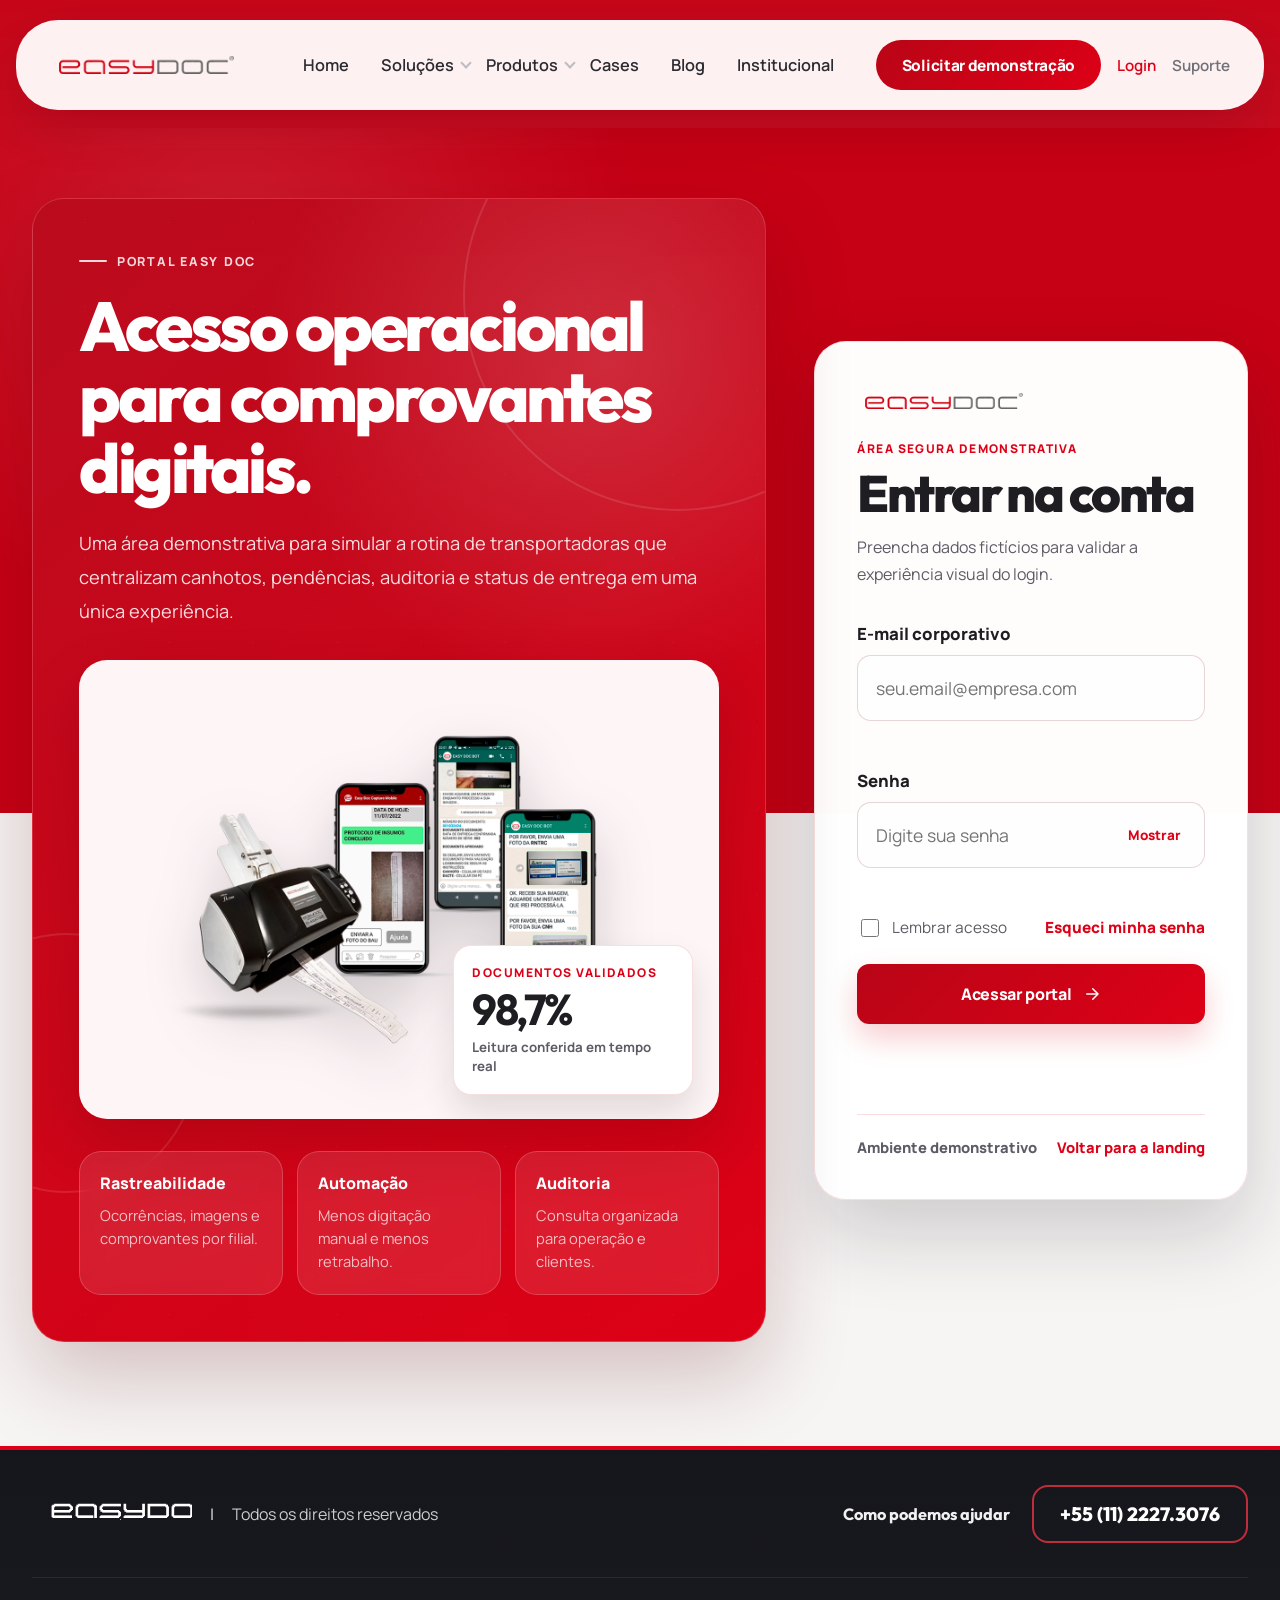
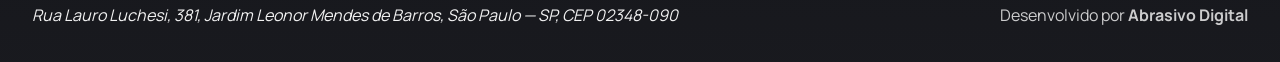
==== commit 6870ae9f: "att" ====
--- a/login.html
+++ b/login.html
@@ -3,8 +3,16 @@
   <head>
     <meta charset="UTF-8" />
     <meta name="viewport" content="width=device-width, initial-scale=1.0" />
-    <meta name="description" content="Página de login demonstrativa da Easy Doc." />
+    <meta name="description" content="Acesse sua conta Easy Doc para gerenciar comprovantes digitais, canhotos e status de entrega." />
+
+    <!--
+      robots: noindex evita que páginas de autenticação demonstrativas
+      sejam indexadas por mecanismos de busca.
+    -->
+    <meta name="robots" content="noindex, nofollow" />
+
     <title>Login | Easy Doc</title>
+
     <link rel="preconnect" href="https://fonts.googleapis.com" />
     <link rel="preconnect" href="https://fonts.gstatic.com" crossorigin />
     <link
@@ -13,67 +21,262 @@
     />
     <link rel="stylesheet" href="assets/css/style.css" />
   </head>
+
+  <!--
+    Classes de body:
+    - system-page: aplica o background e grid da área de sistema
+    - auth-page: sobrescreve o fundo com o gradiente diagonal da auth
+  -->
   <body class="system-page auth-page">
-    <main class="auth-shell">
-      <section class="auth-hero" aria-label="Apresentação do login">
-        <a class="system-logo" href="index.html" aria-label="Voltar para a landing page">
-          <img src="assets/images/logo-mark-light.png" alt="Easy Doc" />
+
+    <!-- ========================================================
+      CABEÇALHO — reutiliza o mesmo header do site principal para
+      consistência de navegação entre landing e páginas internas.
+      aria-current="page" marca o link da página ativa.
+    ======================================================== -->
+    <header class="site-header internal-site-header">
+      <div class="header-shell">
+        <a class="site-logo" href="index.html" aria-label="Easy Doc — voltar para a página inicial">
+          <img src="assets/images/logo-mark.png?v=logo-safe-3" alt="Easy Doc" width="160" height="auto" />
         </a>
 
-        <div class="auth-hero__content">
-          <span class="system-kicker">Portal Easy Doc</span>
-          <h1>Acesse a área operacional da sua transportadora.</h1>
-          <p>
-            Uma tela demonstrativa para reforçar o fluxo do produto, com validação no frontend,
-            microinterações e identidade visual alinhada à landing.
-          </p>
+        <button
+          class="menu-toggle"
+          type="button"
+          aria-expanded="false"
+          aria-controls="site-nav"
+          aria-label="Abrir menu de navegação"
+        >
+          <span aria-hidden="true"></span>
+          <span aria-hidden="true"></span>
+          <span aria-hidden="true"></span>
+        </button>
+
+        <nav class="site-nav" id="site-nav" aria-label="Navegação principal">
+          <a href="index.html#home">Home</a>
+          <a href="index.html#solucoes" class="has-caret">Soluções</a>
+          <a href="index.html#produtos" class="has-caret">Produtos</a>
+          <a href="index.html#cases">Cases</a>
+          <a href="index.html#processo">Blog</a>
+          <a href="index.html#depoimentos">Institucional</a>
+        </nav>
+
+        <div class="site-actions">
+          <a class="top-cta" href="index.html#contato">Solicitar demonstração</a>
+          <a href="login.html" class="action-link" aria-current="page">Login</a>
+          <a href="suporte.html" class="action-link">Suporte</a>
         </div>
-
-        <a class="system-back" href="index.html">Voltar para o site</a>
-      </section>
-
-      <section class="auth-card" aria-labelledby="login-title">
-        <div class="auth-card__header">
-          <img src="assets/images/logo-mark.png" alt="Easy Doc" />
-          <div>
-            <h2 id="login-title">Entrar na conta</h2>
-            <p>Use dados fictícios para testar a validação da interface.</p>
-          </div>
+      </div>
+    </header>
+
+    <!-- ========================================================
+      CONTEÚDO PRINCIPAL
+      auth-shell: grid de duas colunas (hero | card de login)
+    ======================================================== -->
+    <main class="internal-main auth-main" id="main-content">
+
+      <div class="auth-shell">
+
+        <!-- ====================================================
+          HERO — painel esquerdo com apresentação do portal
+        ==================================================== -->
+        <article class="auth-hero" aria-label="Apresentação do portal Easy Doc">
+          <!-- Decorações geométricas, ocultas de leitores de tela -->
+          <div class="auth-orbit auth-orbit--one" aria-hidden="true"></div>
+          <div class="auth-orbit auth-orbit--two" aria-hidden="true"></div>
+
+          <div class="auth-hero__content">
+            <span class="system-kicker">Portal Easy Doc</span>
+            <h1>Acesso operacional para comprovantes digitais.</h1>
+            <p>
+              Uma área demonstrativa para simular a rotina de transportadoras
+              que centralizam canhotos, pendências, auditoria e status de entrega
+              em uma única experiência.
+            </p>
+          </div>
+
+          <!--
+            auth-hero__media: imagem decorativa + card flutuante de métrica.
+            aria-hidden="true" porque a informação já está disponível no texto.
+          -->
+          <div class="auth-hero__media" aria-hidden="true">
+            <img src="assets/images/scanner-mobile.png" alt="" />
+            <div class="auth-hero__floating-card">
+              <span>Documentos validados</span>
+              <strong>98,7%</strong>
+              <small>Leitura conferida em tempo real</small>
+            </div>
+          </div>
+
+          <!-- Lista de benefícios do portal -->
+          <ul class="auth-benefits" aria-label="Benefícios do portal Easy Doc">
+            <li>
+              <strong>Rastreabilidade</strong>
+              <span>Ocorrências, imagens e comprovantes por filial.</span>
+            </li>
+            <li>
+              <strong>Automação</strong>
+              <span>Menos digitação manual e menos retrabalho.</span>
+            </li>
+            <li>
+              <strong>Auditoria</strong>
+              <span>Consulta organizada para operação e clientes.</span>
+            </li>
+          </ul>
+        </article>
+
+        <!-- ====================================================
+          CARD DE LOGIN — painel direito com o formulário
+          aria-labelledby aponta para o h2 interno,
+          garantindo que leitores de tela anunciem o título da seção.
+        ==================================================== -->
+        <section class="auth-card" aria-labelledby="login-heading">
+          <div class="auth-card__header">
+            <img
+              src="assets/images/logo-mark.png?v=logo-safe-3"
+              alt="Easy Doc"
+              width="160"
+              height="auto"
+            />
+            <div>
+              <span class="auth-card__eyebrow" aria-hidden="true">Área segura demonstrativa</span>
+              <h2 id="login-heading">Entrar na conta</h2>
+              <p>Preencha dados fictícios para validar a experiência visual do login.</p>
+            </div>
+          </div>
+
+          <!--
+            novalidate: desativa a validação nativa do navegador para
+            usar exclusivamente a validação customizada do login.js,
+            que oferece feedback mais detalhado e consistente visualmente.
+          -->
+          <form id="login-form" class="compact-form" novalidate aria-label="Formulário de acesso">
+
+            <div class="form-group">
+              <label for="login-email">E-mail corporativo</label>
+              <input
+                id="login-email"
+                name="email"
+                type="email"
+                autocomplete="email"
+                placeholder="seu.email@empresa.com"
+                aria-required="true"
+                aria-describedby="login-email-error"
+              />
+              <small
+                class="form-error"
+                id="login-email-error"
+                data-error-for="login-email"
+                role="alert"
+                aria-live="polite"
+              ></small>
+            </div>
+
+            <div class="form-group">
+              <label for="login-password">Senha</label>
+              <!--
+                password-field: wrapper relativo necessário para
+                posicionar o botão de toggle sobre o input.
+              -->
+              <div class="password-field">
+                <input
+                  id="login-password"
+                  name="password"
+                  type="password"
+                  autocomplete="current-password"
+                  placeholder="Digite sua senha"
+                  aria-required="true"
+                  aria-describedby="login-password-error"
+                />
+                <button
+                  class="password-toggle"
+                  type="button"
+                  aria-label="Mostrar senha"
+                  aria-controls="login-password"
+                >
+                  Mostrar
+                </button>
+              </div>
+              <small
+                class="form-error"
+                id="login-password-error"
+                data-error-for="login-password"
+                role="alert"
+                aria-live="polite"
+              ></small>
+            </div>
+
+            <div class="auth-options">
+              <label class="remember-check">
+                <input type="checkbox" name="remember" />
+                <span>Lembrar acesso</span>
+              </label>
+              <!-- href="#" adequado aqui pois é ambiente demonstrativo sem fluxo de recuperação real -->
+              <a href="#">Esqueci minha senha</a>
+            </div>
+
+            <button class="cta-button auth-submit" type="submit">
+              <span>Acessar portal</span>
+              <svg aria-hidden="true" focusable="false" viewBox="0 0 24 24" width="20" height="20">
+                <path d="M5 12h14" stroke="currentColor" stroke-width="2" stroke-linecap="round" />
+                <path d="m13 5 7 7-7 7" fill="none" stroke="currentColor" stroke-width="2" stroke-linecap="round" stroke-linejoin="round" />
+              </svg>
+            </button>
+
+            <!--
+              role="status" + aria-live="polite": leitores de tela
+              anunciam as mudanças de feedback sem interromper o usuário.
+            -->
+            <p
+              class="form-feedback"
+              id="login-feedback"
+              role="status"
+              aria-live="polite"
+              aria-atomic="true"
+            ></p>
+
+          </form>
+
+          <div class="auth-card__footer">
+            <span>Ambiente demonstrativo</span>
+            <a href="index.html">Voltar para a landing</a>
+          </div>
+        </section>
+
+      </div><!-- /.auth-shell -->
+
+    </main>
+
+    <!-- ========================================================
+      RODAPÉ — consistente com as demais páginas do projeto
+    ======================================================== -->
+    <footer class="site-footer internal-footer" aria-label="Rodapé do site">
+      <div class="site-footer__top">
+        <div class="site-footer__brand">
+          <img src="assets/images/logo-mark-light.png" alt="Easy Doc" width="120" height="auto" />
+          <span aria-hidden="true">|</span>
+          <p>Todos os direitos reservados</p>
         </div>
 
-        <form id="login-form" class="compact-form" novalidate>
-          <div class="form-group">
-            <label for="login-email">E-mail</label>
-            <input id="login-email" name="email" type="email" autocomplete="email" placeholder="seu.email@empresa.com" />
-            <small class="form-error" data-error-for="login-email"></small>
-          </div>
-
-          <div class="form-group">
-            <label for="login-password">Senha</label>
-            <div class="password-field">
-              <input id="login-password" name="password" type="password" autocomplete="current-password" placeholder="Digite sua senha" />
-              <button class="password-toggle" type="button" aria-label="Mostrar senha">Mostrar</button>
-            </div>
-            <small class="form-error" data-error-for="login-password"></small>
-          </div>
-
-          <div class="auth-options">
-            <label class="remember-check">
-              <input type="checkbox" name="remember" />
-              <span>Lembrar-me</span>
-            </label>
-            <a href="#">Esqueci minha senha</a>
-          </div>
-
-          <button class="cta-button auth-submit" type="submit">
-            <span>Entrar</span>
-          </button>
-
-          <p class="form-feedback" id="login-feedback" role="status" aria-live="polite"></p>
-        </form>
-      </section>
-    </main>
-
+        <div class="site-footer__help">
+          <span>Como podemos ajudar</span>
+          <a href="tel:+551122273076">+55 (11) 2227.3076</a>
+        </div>
+      </div>
+
+      <div class="site-footer__bottom">
+        <address>
+          Rua Lauro Luchesi, 381, Jardim Leonor Mendes de Barros, São Paulo — SP, CEP 02348-090
+        </address>
+        <p>Desenvolvido por <strong>Abrasivo Digital</strong></p>
+      </div>
+    </footer>
+
+    <!--
+      main.js: comportamentos compartilhados (header scroll, menu mobile, etc.)
+      login.js: lógica exclusiva desta página
+    -->
+    <script src="assets/js/main.js?v=internal-header-1"></script>
     <script src="assets/js/login.js"></script>
   </body>
-</html>
+</html>
--- a/assets/css/style.css
+++ b/assets/css/style.css
@@ -126,7 +126,10 @@
 }
 
 .site-logo img {
-  width: 178px;
+  width: 193px;
+  height: auto;
+  display: block;
+  object-fit: contain;
 }
 
 .site-nav {
@@ -1194,8 +1197,7 @@
 .form-group input:disabled,
 .form-group textarea:disabled,
 .form-group select:disabled,
-.cta-button:disabled,
-.zip-search-button:disabled {
+.cta-button:disabled {
   cursor: not-allowed;
   opacity: 0.68;
 }
@@ -1236,32 +1238,6 @@
   transform: scale(1);
 }
 
-.zip-search-button {
-  justify-self: start;
-  min-height: 38px;
-  padding: 0 16px;
-  border: 1px solid rgba(221, 0, 22, 0.24);
-  border-radius: 999px;
-  background: rgba(221, 0, 22, 0.08);
-  color: var(--red);
-  font-size: 0.86rem;
-  font-weight: 800;
-  transition: transform var(--transition), border-color var(--transition), background-color var(--transition);
-}
-
-.zip-search-button:hover,
-.zip-search-button:focus-visible {
-  border-color: rgba(221, 0, 22, 0.48);
-  background: rgba(221, 0, 22, 0.13);
-  transform: translateY(-1px);
-}
-
-.zip-search-button:disabled {
-  cursor: not-allowed;
-  opacity: 0.68;
-  transform: none;
-}
-
 .form-error {
   min-height: 18px;
   color: var(--red);
@@ -1351,6 +1327,9 @@
 
 .site-footer__brand img {
   width: 160px;
+  height: auto;
+  display: block;
+  object-fit: contain;
 }
 
 .site-footer__brand span,
@@ -1406,7 +1385,10 @@
 }
 
 .system-logo img {
-  width: 178px;
+  width: 193px;
+  height: auto;
+  display: block;
+  object-fit: contain;
 }
 
 .system-kicker {
@@ -1835,6 +1817,712 @@
   gap: 14px;
 }
 
+/* Internal pages: shared premium visual system */
+.system-page {
+  position: relative;
+  overflow-x: hidden;
+  min-height: 100vh;
+  background:
+    radial-gradient(circle at 12% 12%, rgba(221, 0, 22, 0.1), transparent 28%),
+    radial-gradient(circle at 88% 18%, rgba(17, 18, 23, 0.08), transparent 24%),
+    linear-gradient(180deg, #fff8f8 0%, #ffffff 42%, #f7f4f4 100%);
+}
+
+.system-page::before {
+  content: "";
+  position: fixed;
+  inset: 0;
+  z-index: -1;
+  pointer-events: none;
+  background-image:
+    linear-gradient(rgba(221, 0, 22, 0.035) 1px, transparent 1px),
+    linear-gradient(90deg, rgba(221, 0, 22, 0.035) 1px, transparent 1px);
+  background-size: 48px 48px;
+  mask-image: linear-gradient(180deg, rgba(0, 0, 0, 0.7), transparent 74%);
+}
+
+.system-header {
+  position: sticky;
+  top: 18px;
+  z-index: 30;
+  width: min(1500px, calc(100% - 48px));
+  min-height: 88px;
+  margin: 18px auto 0;
+  display: flex;
+  align-items: center;
+  justify-content: space-between;
+  gap: 24px;
+  padding: 0 30px;
+  border: 1px solid rgba(248, 222, 222, 0.92);
+  border-radius: var(--radius-pill);
+  background: rgba(255, 246, 246, 0.96);
+  box-shadow: 0 18px 48px rgba(32, 8, 12, 0.14);
+  backdrop-filter: blur(18px);
+}
+
+.system-logo--dark img {
+  width: 193px;
+}
+
+.system-nav {
+  display: flex;
+  align-items: center;
+  gap: 28px;
+}
+
+.system-nav a {
+  color: #292931;
+  font-size: 1rem;
+  font-weight: 800;
+  transition: color var(--transition), transform var(--transition);
+}
+
+.system-nav a:hover {
+  color: var(--red);
+  transform: translateY(-1px);
+}
+
+.system-nav__cta {
+  min-height: 48px;
+  display: inline-flex;
+  align-items: center;
+  justify-content: center;
+  padding: 0 20px;
+  border-radius: 999px;
+  background: linear-gradient(135deg, var(--red-deep), var(--red));
+  color: var(--white) !important;
+  box-shadow: 0 14px 28px rgba(221, 0, 22, 0.18);
+}
+
+.auth-page {
+  background:
+    radial-gradient(circle at 8% 18%, rgba(255, 255, 255, 0.18), transparent 28%),
+    radial-gradient(circle at 84% 20%, rgba(221, 0, 22, 0.28), transparent 24%),
+    linear-gradient(135deg, #b90517 0%, #dd0016 42%, #17181c 42%, #111217 100%);
+}
+
+.auth-shell {
+  width: min(1280px, calc(100% - 56px));
+  min-height: calc(100vh - 126px);
+  margin: 0 auto;
+  display: grid;
+  grid-template-columns: minmax(0, 1.05fr) minmax(440px, 0.72fr);
+  gap: 36px;
+  align-items: stretch;
+  padding: 48px 0 76px;
+}
+
+.auth-hero {
+  position: relative;
+  min-height: 680px;
+  overflow: hidden;
+  display: flex;
+  flex-direction: column;
+  justify-content: space-between;
+  gap: 34px;
+  padding: 44px;
+  border: 1px solid rgba(255, 255, 255, 0.18);
+  border-radius: 40px;
+  color: var(--white);
+  background:
+    radial-gradient(circle at 82% 24%, rgba(255, 255, 255, 0.13), transparent 30%),
+    linear-gradient(145deg, rgba(28, 29, 34, 0.92), rgba(17, 18, 23, 0.98));
+  box-shadow: 0 30px 80px rgba(0, 0, 0, 0.24);
+}
+
+.auth-orbit {
+  position: absolute;
+  border: 1px solid rgba(255, 255, 255, 0.12);
+  border-radius: 50%;
+  pointer-events: none;
+}
+
+.auth-orbit--one {
+  width: 360px;
+  height: 360px;
+  right: -110px;
+  top: -90px;
+}
+
+.auth-orbit--two {
+  width: 220px;
+  height: 220px;
+  left: -74px;
+  bottom: 92px;
+}
+
+.auth-hero__content {
+  position: relative;
+  z-index: 1;
+  max-width: 720px;
+}
+
+.auth-hero__content h1,
+.auth-card h2,
+.support-hero h1,
+.support-card h2,
+.faq-panel h2,
+.support-final h2,
+.contact-methods h2 {
+  margin: 0;
+  font-family: "Outfit", "Manrope", sans-serif;
+  font-weight: 800;
+  letter-spacing: -0.05em;
+  line-height: 1.03;
+}
+
+.auth-hero__content h1 {
+  margin-top: 20px;
+  font-size: clamp(3.3rem, 6vw, 5.8rem);
+}
+
+.auth-hero__content p {
+  max-width: 660px;
+  margin: 26px 0 0;
+  color: rgba(255, 255, 255, 0.78);
+  font-size: 1.12rem;
+  line-height: 1.85;
+}
+
+.auth-insight-card {
+  position: relative;
+  z-index: 1;
+  width: min(100%, 430px);
+  padding: 24px;
+  border: 1px solid rgba(255, 255, 255, 0.18);
+  border-radius: 28px;
+  background: rgba(255, 255, 255, 0.08);
+  backdrop-filter: blur(16px);
+}
+
+.auth-insight-card span,
+.auth-card__eyebrow,
+.contact-method small,
+.support-sla-card span {
+  color: var(--red);
+  font-size: 0.78rem;
+  font-weight: 900;
+  letter-spacing: 0.14em;
+  text-transform: uppercase;
+}
+
+.auth-insight-card strong {
+  display: block;
+  margin-top: 10px;
+  font-family: "Outfit", "Manrope", sans-serif;
+  font-size: 3.8rem;
+  line-height: 0.95;
+  letter-spacing: -0.06em;
+}
+
+.auth-insight-card p {
+  margin: 12px 0 0;
+  color: rgba(255, 255, 255, 0.72);
+  line-height: 1.65;
+}
+
+.auth-progress {
+  height: 10px;
+  margin-top: 20px;
+  overflow: hidden;
+  border-radius: 999px;
+  background: rgba(255, 255, 255, 0.12);
+}
+
+.auth-progress span {
+  display: block;
+  width: 86%;
+  height: 100%;
+  border-radius: inherit;
+  background: linear-gradient(90deg, var(--red), #ff6a78);
+}
+
+.auth-benefits {
+  position: relative;
+  z-index: 1;
+  display: grid;
+  grid-template-columns: repeat(3, minmax(0, 1fr));
+  gap: 12px;
+  padding: 0;
+  margin: 0;
+  list-style: none;
+}
+
+.auth-benefits li {
+  min-height: 138px;
+  padding: 18px;
+  border: 1px solid rgba(255, 255, 255, 0.14);
+  border-radius: 20px;
+  background: rgba(255, 255, 255, 0.075);
+}
+
+.auth-benefits strong {
+  display: block;
+  color: var(--white);
+  font-weight: 900;
+}
+
+.auth-benefits span {
+  display: block;
+  margin-top: 10px;
+  color: rgba(255, 255, 255, 0.68);
+  font-size: 0.92rem;
+  line-height: 1.55;
+}
+
+.auth-card {
+  align-self: center;
+  padding: 38px;
+  border: 1px solid rgba(248, 222, 222, 0.95);
+  border-radius: 36px;
+  background: rgba(255, 255, 255, 0.98);
+  box-shadow: 0 30px 80px rgba(0, 0, 0, 0.2);
+}
+
+.auth-card__header {
+  display: grid;
+  gap: 22px;
+  margin-bottom: 34px;
+}
+
+.auth-card__header img {
+  width: 176px;
+}
+
+.auth-card h2 {
+  margin-top: 10px;
+  font-size: clamp(2.4rem, 4vw, 3.5rem);
+}
+
+.auth-card__header p {
+  margin: 14px 0 0;
+  color: var(--ink-soft);
+  line-height: 1.7;
+}
+
+.compact-form {
+  display: grid;
+  gap: 20px;
+}
+
+.password-field {
+  position: relative;
+}
+
+.password-field input {
+  padding-right: 98px;
+}
+
+.password-toggle {
+  position: absolute;
+  right: 10px;
+  top: 50%;
+  min-height: 40px;
+  padding: 0 14px;
+  border-radius: 999px;
+  transform: translateY(-50%);
+  color: var(--red);
+  font-size: 0.84rem;
+  font-weight: 900;
+  transition: background-color var(--transition), transform var(--transition);
+}
+
+.password-toggle:hover {
+  background: rgba(221, 0, 22, 0.08);
+}
+
+.auth-options {
+  display: flex;
+  align-items: center;
+  justify-content: space-between;
+  gap: 16px;
+  color: var(--ink-soft);
+  font-size: 0.96rem;
+}
+
+.auth-options a {
+  color: var(--red);
+  font-weight: 900;
+}
+
+.remember-check {
+  display: inline-flex;
+  align-items: center;
+  gap: 10px;
+}
+
+.remember-check input {
+  width: 18px;
+  height: 18px;
+  accent-color: var(--red);
+}
+
+.auth-submit {
+  width: 100%;
+  margin-top: 4px;
+}
+
+.auth-card__footer {
+  display: flex;
+  align-items: center;
+  justify-content: space-between;
+  gap: 16px;
+  margin-top: 28px;
+  padding-top: 22px;
+  border-top: 1px solid var(--red-line);
+  color: var(--ink-soft);
+  font-size: 0.92rem;
+  font-weight: 700;
+}
+
+.auth-card__footer a {
+  color: var(--red);
+  font-weight: 900;
+}
+
+.support-page {
+  background:
+    radial-gradient(circle at 16% 8%, rgba(221, 0, 22, 0.1), transparent 24%),
+    linear-gradient(180deg, #fff8f8 0%, #ffffff 44%, #f5f4f4 100%);
+}
+
+.support-header {
+  color: var(--ink);
+}
+
+.support-hero {
+  width: min(1500px, calc(100% - 48px));
+  margin: 34px auto 0;
+  display: grid;
+  grid-template-columns: minmax(0, 1fr) minmax(360px, 0.36fr);
+  gap: 28px;
+  align-items: stretch;
+  padding: 0;
+  background: transparent;
+  color: var(--ink);
+}
+
+.support-hero__content {
+  width: 100%;
+  min-height: 520px;
+  display: flex;
+  flex-direction: column;
+  justify-content: center;
+  padding: 64px;
+  border-radius: 42px;
+  background:
+    radial-gradient(circle at 86% 18%, rgba(255, 255, 255, 0.14), transparent 28%),
+    linear-gradient(135deg, var(--red-deep), var(--red));
+  color: var(--white);
+  box-shadow: 0 28px 70px rgba(221, 0, 22, 0.18);
+}
+
+.support-hero h1 {
+  max-width: 900px;
+  margin-top: 18px;
+  font-size: clamp(3.2rem, 6vw, 5.7rem);
+}
+
+.support-hero p {
+  max-width: 760px;
+  margin: 24px 0 0;
+  color: rgba(255, 255, 255, 0.82);
+  font-size: 1.15rem;
+  line-height: 1.85;
+}
+
+.support-hero__actions {
+  display: flex;
+  flex-wrap: wrap;
+  gap: 14px;
+  margin-top: 34px;
+}
+
+.support-sla-card {
+  min-height: 520px;
+  display: flex;
+  flex-direction: column;
+  justify-content: flex-end;
+  padding: 34px;
+  border: 1px solid rgba(255, 255, 255, 0.14);
+  border-radius: 42px;
+  background:
+    radial-gradient(circle at 72% 18%, rgba(221, 0, 22, 0.22), transparent 32%),
+    linear-gradient(145deg, #222329, #111217);
+  color: var(--white);
+  box-shadow: 0 28px 70px rgba(17, 18, 23, 0.18);
+}
+
+.support-sla-card strong {
+  margin-top: 12px;
+  font-family: "Outfit", "Manrope", sans-serif;
+  font-size: clamp(3rem, 5vw, 5rem);
+  line-height: 0.95;
+  letter-spacing: -0.07em;
+}
+
+.support-sla-card p {
+  color: rgba(255, 255, 255, 0.72);
+  line-height: 1.7;
+}
+
+.support-sla-card div {
+  display: flex;
+  flex-wrap: wrap;
+  gap: 8px;
+  margin-top: 18px;
+}
+
+.support-sla-card small {
+  padding: 8px 10px;
+  border: 1px solid rgba(255, 255, 255, 0.14);
+  border-radius: 999px;
+  color: rgba(255, 255, 255, 0.78);
+  font-weight: 800;
+}
+
+.support-section {
+  width: min(1260px, calc(100% - 48px));
+  margin: 0 auto;
+  padding: 76px 0 0;
+}
+
+.support-section--cards {
+  display: grid;
+  grid-template-columns: repeat(3, minmax(0, 1fr));
+  gap: 24px;
+}
+
+.support-grid {
+  display: grid;
+  grid-template-columns: repeat(3, minmax(0, 1fr));
+  gap: 24px;
+}
+
+.support-card,
+.contact-methods,
+.faq-panel,
+.support-final {
+  border: 1px solid rgba(248, 222, 222, 0.95);
+  box-shadow: var(--shadow-card);
+}
+
+.support-card {
+  min-height: 330px;
+  display: flex;
+  flex-direction: column;
+  justify-content: space-between;
+  padding: 32px;
+  border-radius: 30px;
+  background: rgba(255, 255, 255, 0.94);
+  transition: transform var(--transition), box-shadow var(--transition), border-color var(--transition);
+}
+
+.support-card:hover {
+  transform: translateY(-4px);
+  border-color: rgba(221, 0, 22, 0.22);
+  box-shadow: 0 24px 48px rgba(221, 0, 22, 0.12);
+}
+
+.support-card--dark {
+  border-color: rgba(17, 18, 23, 0.1);
+  background: linear-gradient(145deg, #1f2026, #111217);
+  color: var(--white);
+}
+
+.support-card span {
+  display: inline-flex;
+  align-items: center;
+  justify-content: center;
+  width: 48px;
+  height: 48px;
+  margin-bottom: 30px;
+  border-radius: 50%;
+  background: var(--red);
+  color: var(--white);
+  font-weight: 900;
+}
+
+.support-card h2,
+.contact-methods h2,
+.faq-panel h2,
+.support-final h2 {
+  font-size: clamp(2rem, 3vw, 2.8rem);
+}
+
+.support-card p,
+.contact-method span,
+.contact-method a,
+.faq-item p,
+.support-final p,
+.faq-panel__header p {
+  color: var(--ink-soft);
+  line-height: 1.75;
+}
+
+.support-card--dark p {
+  color: rgba(255, 255, 255, 0.72);
+}
+
+.support-section--split {
+  display: grid;
+  grid-template-columns: minmax(320px, 0.74fr) minmax(0, 1fr);
+  gap: 28px;
+  align-items: start;
+}
+
+.contact-methods,
+.faq-panel {
+  padding: 36px;
+  border-radius: 34px;
+  background: rgba(255, 255, 255, 0.96);
+}
+
+.contact-methods {
+  position: sticky;
+  top: 126px;
+  display: grid;
+  gap: 18px;
+  background:
+    radial-gradient(circle at 100% 0%, rgba(221, 0, 22, 0.1), transparent 34%),
+    var(--red-soft);
+}
+
+.contact-methods .system-kicker,
+.faq-panel__header .system-kicker,
+.support-final .system-kicker {
+  color: var(--red);
+}
+
+.contact-method {
+  display: grid;
+  gap: 7px;
+  padding: 20px;
+  border: 1px solid rgba(248, 222, 222, 0.96);
+  border-radius: 20px;
+  background: var(--white);
+}
+
+.contact-method strong {
+  color: var(--ink);
+  font-weight: 900;
+}
+
+.contact-method a {
+  color: var(--red);
+  font-weight: 900;
+}
+
+.contact-method__cta {
+  min-height: 54px;
+  display: inline-flex;
+  align-items: center;
+  justify-content: center;
+  border-radius: 14px;
+  background: var(--dark);
+  color: var(--white);
+  font-weight: 900;
+  transition: transform var(--transition), background-color var(--transition);
+}
+
+.contact-method__cta:hover {
+  transform: translateY(-2px);
+  background: var(--red);
+}
+
+.faq-panel__header p {
+  max-width: 650px;
+  margin: 14px 0 0;
+}
+
+.faq-list {
+  display: grid;
+  gap: 14px;
+  margin-top: 30px;
+}
+
+.faq-item {
+  overflow: hidden;
+  border: 1px solid rgba(231, 210, 210, 0.92);
+  border-radius: 20px;
+  background: var(--white);
+  transition: border-color var(--transition), box-shadow var(--transition), transform var(--transition);
+}
+
+.faq-item:hover {
+  transform: translateY(-1px);
+  border-color: rgba(221, 0, 22, 0.2);
+}
+
+.faq-item[open] {
+  border-color: rgba(221, 0, 22, 0.24);
+  box-shadow: 0 14px 28px rgba(221, 0, 22, 0.06);
+}
+
+.faq-item summary {
+  position: relative;
+  cursor: pointer;
+  padding: 22px 60px 22px 24px;
+  color: var(--ink);
+  font-weight: 900;
+  list-style: none;
+}
+
+.faq-item summary::-webkit-details-marker {
+  display: none;
+}
+
+.faq-item summary::after {
+  content: "+";
+  position: absolute;
+  right: 22px;
+  top: 50%;
+  width: 30px;
+  height: 30px;
+  display: inline-flex;
+  align-items: center;
+  justify-content: center;
+  border-radius: 50%;
+  background: var(--red-soft);
+  color: var(--red);
+  font-size: 1.2rem;
+  transform: translateY(-50%);
+}
+
+.faq-item[open] summary::after {
+  content: "-";
+  background: var(--red);
+  color: var(--white);
+}
+
+.faq-item p {
+  margin: 0;
+  padding: 0 24px 24px;
+}
+
+.support-final {
+  width: min(1260px, calc(100% - 48px));
+  margin: 76px auto 88px;
+  padding: 48px;
+  border-radius: 36px;
+  text-align: center;
+  background:
+    radial-gradient(circle at 50% 0%, rgba(221, 0, 22, 0.1), transparent 38%),
+    linear-gradient(180deg, var(--red-soft), #ffffff);
+}
+
+.support-final p {
+  max-width: 720px;
+  margin: 16px auto 28px;
+}
+
+.support-final > div {
+  display: flex;
+  flex-wrap: wrap;
+  justify-content: center;
+  gap: 14px;
+}
+
 [data-reveal] {
   opacity: 0;
   transform: translateY(24px);
@@ -2212,6 +2900,182 @@
   }
 }
 
+@media (max-width: 1200px) {
+  .system-header {
+    width: min(100% - 32px, 1500px);
+  }
+
+  .auth-shell {
+    grid-template-columns: 1fr;
+    gap: 28px;
+  }
+
+  .auth-hero {
+    min-height: auto;
+  }
+
+  .support-hero {
+    grid-template-columns: 1fr;
+  }
+
+  .support-sla-card {
+    min-height: 320px;
+  }
+
+  .support-section--cards {
+    grid-template-columns: repeat(3, minmax(220px, 1fr));
+  }
+}
+
+@media (max-width: 980px) {
+  .system-header {
+    position: relative;
+    top: auto;
+    flex-wrap: wrap;
+    align-items: flex-start;
+    padding: 22px 24px;
+  }
+
+  .system-nav {
+    width: 100%;
+    flex-wrap: wrap;
+    gap: 14px 22px;
+  }
+
+  .auth-shell {
+    width: min(100% - 32px, 1280px);
+    padding: 34px 0 58px;
+  }
+
+  .auth-benefits,
+  .support-section--cards,
+  .support-grid,
+  .support-section--split {
+    grid-template-columns: 1fr;
+  }
+
+  .auth-benefits li {
+    min-height: auto;
+  }
+
+  .support-hero,
+  .support-section,
+  .support-final {
+    width: min(100% - 32px, 1260px);
+  }
+
+  .contact-methods {
+    position: static;
+  }
+}
+
+@media (max-width: 680px) {
+  .system-header {
+    width: min(100% - 24px, 1500px);
+    min-height: 0;
+    margin-top: 12px;
+    padding: 20px;
+    border-radius: 28px;
+  }
+
+  .system-logo--dark img {
+    width: 172px;
+  }
+
+  .system-nav {
+    align-items: stretch;
+    flex-direction: column;
+  }
+
+  .system-nav__cta,
+  .support-hero__actions .cta-button,
+  .support-hero__actions .system-back,
+  .support-final .cta-button,
+  .support-final .system-back {
+    width: 100%;
+  }
+
+  .auth-shell {
+    width: min(100% - 24px, 1280px);
+    gap: 18px;
+    padding: 22px 0 44px;
+  }
+
+  .auth-hero,
+  .auth-card,
+  .support-hero__content,
+  .support-sla-card,
+  .contact-methods,
+  .faq-panel,
+  .support-final {
+    padding: 26px 20px;
+    border-radius: 26px;
+  }
+
+  .auth-hero__content h1,
+  .support-hero h1 {
+    font-size: clamp(2.55rem, 12vw, 3.55rem);
+  }
+
+  .auth-hero__content p,
+  .support-hero p {
+    font-size: 1rem;
+    line-height: 1.7;
+  }
+
+  .auth-insight-card {
+    width: 100%;
+  }
+
+  .auth-insight-card strong {
+    font-size: 3rem;
+  }
+
+  .auth-card__header img {
+    width: 160px;
+  }
+
+  .auth-card__footer,
+  .auth-options {
+    align-items: flex-start;
+    flex-direction: column;
+  }
+
+  .support-hero {
+    width: min(100% - 24px, 1500px);
+    margin-top: 22px;
+    padding: 0;
+  }
+
+  .support-hero__content,
+  .support-sla-card {
+    min-height: auto;
+  }
+
+  .support-section,
+  .support-final {
+    width: min(100% - 24px, 1260px);
+  }
+
+  .support-section {
+    padding-top: 34px;
+  }
+
+  .support-card {
+    min-height: auto;
+    padding: 26px 22px;
+  }
+
+  .support-final {
+    margin-top: 42px;
+    margin-bottom: 42px;
+  }
+
+  .faq-item summary {
+    padding: 20px 54px 20px 20px;
+  }
+}
+
 @media (prefers-reduced-motion: reduce) {
   html {
     scroll-behavior: auto;
@@ -2230,3 +3094,945 @@
     transform: none;
   }
 }
+
+/* Internal pages: final alignment with the landing visual system */
+body.system-page {
+  color: var(--ink);
+  background: #f7f4f4;
+}
+
+.system-page::before {
+  display: none;
+}
+
+.internal-site-header {
+  background: linear-gradient(180deg, rgba(198, 0, 21, 0.98), rgba(198, 0, 21, 0.96));
+  padding: 20px 0 18px;
+}
+
+.internal-site-header.is-scrolled {
+  padding-top: 10px;
+}
+
+.internal-site-header .action-link[aria-current="page"] {
+  color: var(--red);
+}
+
+.internal-main {
+  overflow: hidden;
+}
+
+.system-page .system-kicker {
+  display: inline-flex;
+  align-items: center;
+  gap: 10px;
+  color: var(--red);
+  font-size: 0.78rem;
+  font-weight: 900;
+  letter-spacing: 0.14em;
+  text-transform: uppercase;
+}
+
+.system-page .system-kicker::before {
+  content: "";
+  width: 28px;
+  height: 2px;
+  border-radius: 999px;
+  background: currentColor;
+}
+
+.system-back {
+  display: inline-flex;
+  align-items: center;
+  justify-content: center;
+  min-height: 60px;
+  padding: 0 24px;
+  border: 1px solid rgba(255, 255, 255, 0.32);
+  border-radius: 12px;
+  color: var(--white);
+  font-weight: 900;
+  transition: transform var(--transition), background-color var(--transition), border-color var(--transition);
+}
+
+.system-back:hover {
+  transform: translateY(-2px);
+  background: rgba(255, 255, 255, 0.09);
+  border-color: rgba(255, 255, 255, 0.48);
+}
+
+.system-back--dark {
+  border-color: rgba(221, 0, 22, 0.24);
+  color: var(--red);
+}
+
+.system-back--dark:hover {
+  background: rgba(221, 0, 22, 0.08);
+}
+
+.system-page .site-footer {
+  margin-top: 0;
+}
+
+.auth-main {
+  background:
+    radial-gradient(circle at 18% 8%, rgba(255, 255, 255, 0.1), transparent 26%),
+    linear-gradient(180deg, #c60015 0, #c60015 52%, #f7f4f4 52%, #f7f4f4 100%);
+}
+
+.auth-shell {
+  width: var(--wide-content);
+  min-height: auto;
+  margin: 0 auto;
+  display: grid;
+  grid-template-columns: minmax(0, 1.05fr) minmax(430px, 0.62fr);
+  gap: 48px;
+  align-items: center;
+  padding: 70px 0 104px;
+}
+
+.auth-page .auth-hero {
+  position: relative;
+  min-height: 720px;
+  overflow: hidden;
+  display: flex;
+  flex-direction: column;
+  justify-content: space-between;
+  gap: 32px;
+  padding: 46px;
+  border: 1px solid rgba(255, 255, 255, 0.18);
+  border-radius: 32px;
+  background:
+    radial-gradient(circle at 78% 14%, rgba(255, 255, 255, 0.14), transparent 30%),
+    linear-gradient(145deg, var(--red-deep), var(--red));
+  color: var(--white);
+  box-shadow: 0 34px 84px rgba(82, 0, 10, 0.22);
+}
+
+.auth-page .auth-hero::before {
+  content: "";
+  position: absolute;
+  inset: 0;
+  background:
+    radial-gradient(circle at 62% 28%, rgba(255, 255, 255, 0.08) 0 1px, transparent 1px) 0 0 / 84px 84px,
+    linear-gradient(135deg, rgba(255, 255, 255, 0.06), rgba(255, 255, 255, 0));
+  opacity: 0.5;
+  pointer-events: none;
+}
+
+.auth-orbit {
+  position: absolute;
+  border: 2px solid rgba(255, 255, 255, 0.11);
+  border-radius: 50%;
+  pointer-events: none;
+}
+
+.auth-orbit--one {
+  width: 430px;
+  height: 430px;
+  right: -128px;
+  top: -118px;
+}
+
+.auth-orbit--two {
+  width: 260px;
+  height: 260px;
+  left: -96px;
+  bottom: 148px;
+}
+
+.auth-hero .system-kicker,
+.support-hero__content .system-kicker {
+  color: rgba(255, 255, 255, 0.84);
+}
+
+.auth-hero__content {
+  position: relative;
+  z-index: 1;
+  max-width: 760px;
+}
+
+.auth-hero__content h1,
+.auth-card h2,
+.support-hero h1,
+.support-section__heading h2,
+.support-card h3,
+.contact-methods h2,
+.faq-panel h2,
+.support-final h2 {
+  margin: 0;
+  font-family: "Outfit", "Manrope", sans-serif;
+  font-weight: 800;
+  letter-spacing: -0.05em;
+  line-height: 1.03;
+}
+
+.auth-hero__content h1 {
+  margin-top: 20px;
+  max-width: 780px;
+  font-size: clamp(3rem, 5.4vw, 5.6rem);
+}
+
+.auth-hero__content p {
+  max-width: 700px;
+  margin: 24px 0 0;
+  color: rgba(255, 255, 255, 0.86);
+  font-size: 1.14rem;
+  line-height: 1.85;
+}
+
+.auth-hero__media {
+  position: relative;
+  z-index: 1;
+  min-height: 292px;
+  display: flex;
+  align-items: center;
+  justify-content: center;
+  overflow: hidden;
+  padding: 28px;
+  border-radius: 28px;
+  background: rgba(255, 255, 255, 0.96);
+  box-shadow: 0 26px 58px rgba(63, 0, 8, 0.18);
+}
+
+.auth-hero__media img {
+  width: min(92%, 620px);
+  filter: drop-shadow(0 24px 28px rgba(23, 24, 28, 0.18));
+}
+
+.auth-hero__floating-card {
+  position: absolute;
+  right: 26px;
+  bottom: 24px;
+  width: min(240px, calc(100% - 52px));
+  padding: 18px;
+  border: 1px solid rgba(248, 222, 222, 0.96);
+  border-radius: 18px;
+  background: var(--white);
+  color: var(--ink);
+  box-shadow: 0 18px 34px rgba(23, 24, 28, 0.12);
+}
+
+.auth-hero__floating-card span,
+.auth-card__eyebrow {
+  display: block;
+  color: var(--red);
+  font-size: 0.75rem;
+  font-weight: 900;
+  letter-spacing: 0.12em;
+  text-transform: uppercase;
+}
+
+.auth-hero__floating-card strong {
+  display: block;
+  margin-top: 8px;
+  color: var(--ink);
+  font-family: "Outfit", "Manrope", sans-serif;
+  font-size: 2.7rem;
+  letter-spacing: -0.06em;
+  line-height: 0.95;
+}
+
+.auth-hero__floating-card small {
+  display: block;
+  margin-top: 8px;
+  color: var(--ink-soft);
+  font-weight: 700;
+  line-height: 1.45;
+}
+
+.auth-page .auth-benefits {
+  position: relative;
+  z-index: 1;
+  display: grid;
+  grid-template-columns: repeat(3, minmax(0, 1fr));
+  gap: 14px;
+  padding: 0;
+  margin: 0;
+  list-style: none;
+}
+
+.auth-page .auth-benefits li {
+  min-height: 144px;
+  padding: 20px;
+  border: 1px solid rgba(255, 255, 255, 0.18);
+  border-radius: 22px;
+  background: rgba(255, 255, 255, 0.1);
+  backdrop-filter: blur(10px);
+}
+
+.auth-page .auth-benefits strong {
+  display: block;
+  color: var(--white);
+  font-weight: 900;
+}
+
+.auth-page .auth-benefits span {
+  display: block;
+  margin-top: 10px;
+  color: rgba(255, 255, 255, 0.72);
+  font-size: 0.92rem;
+  line-height: 1.55;
+}
+
+.auth-page .auth-card {
+  align-self: center;
+  padding: 42px;
+  border: 1px solid rgba(248, 222, 222, 0.98);
+  border-radius: 32px;
+  background: rgba(255, 255, 255, 0.99);
+  box-shadow: 0 34px 80px rgba(23, 24, 28, 0.18);
+}
+
+.auth-card__header {
+  display: grid;
+  gap: 22px;
+  margin-bottom: 34px;
+}
+
+.auth-card__header img {
+  width: 174px;
+}
+
+.auth-card h2 {
+  margin-top: 10px;
+  font-size: clamp(2.35rem, 4vw, 3.45rem);
+}
+
+.auth-card__header p {
+  max-width: 430px;
+  margin: 14px 0 0;
+  color: var(--ink-soft);
+  line-height: 1.7;
+}
+
+.compact-form {
+  display: grid;
+  gap: 20px;
+}
+
+.auth-card .form-group input {
+  min-height: 66px;
+  border-radius: 14px;
+  background: #fffefe;
+  box-shadow: inset 0 0 0 1px rgba(255, 255, 255, 0.5);
+}
+
+.password-field {
+  position: relative;
+}
+
+.password-field input {
+  padding-right: 100px;
+}
+
+.password-toggle {
+  position: absolute;
+  right: 10px;
+  top: 50%;
+  min-height: 42px;
+  padding: 0 14px;
+  border-radius: 999px;
+  transform: translateY(-50%);
+  color: var(--red);
+  font-size: 0.84rem;
+  font-weight: 900;
+  transition: background-color var(--transition);
+}
+
+.password-toggle:hover {
+  background: rgba(221, 0, 22, 0.08);
+}
+
+.auth-options {
+  display: flex;
+  align-items: center;
+  justify-content: space-between;
+  gap: 16px;
+  color: var(--ink-soft);
+  font-size: 0.96rem;
+}
+
+.auth-options a,
+.auth-card__footer a {
+  color: var(--red);
+  font-weight: 900;
+}
+
+.remember-check {
+  display: inline-flex;
+  align-items: center;
+  gap: 10px;
+}
+
+.remember-check input {
+  width: 18px;
+  height: 18px;
+  accent-color: var(--red);
+}
+
+.auth-submit {
+  width: 100%;
+  margin-top: 4px;
+}
+
+.auth-card__footer {
+  display: flex;
+  align-items: center;
+  justify-content: space-between;
+  gap: 16px;
+  margin-top: 28px;
+  padding-top: 22px;
+  border-top: 1px solid var(--red-line);
+  color: var(--ink-soft);
+  font-size: 0.92rem;
+  font-weight: 800;
+}
+
+.support-main {
+  background:
+    linear-gradient(180deg, #c60015 0, #c60015 430px, #ffffff 430px, #ffffff 68%, #f5f4f4 68%, #f5f4f4 100%);
+}
+
+.support-hero {
+  width: var(--wide-content);
+  margin: 0 auto;
+  display: grid;
+  grid-template-columns: minmax(0, 1fr) minmax(360px, 0.4fr);
+  gap: 30px;
+  align-items: stretch;
+  padding: 70px 0 84px;
+  background: transparent;
+  color: var(--ink);
+}
+
+.support-hero__content {
+  position: relative;
+  min-height: 520px;
+  display: flex;
+  flex-direction: column;
+  justify-content: center;
+  overflow: hidden;
+  padding: 64px;
+  border-radius: 32px;
+  background:
+    radial-gradient(circle at 85% 16%, rgba(255, 255, 255, 0.14), transparent 30%),
+    linear-gradient(135deg, var(--red-deep), var(--red));
+  color: var(--white);
+  box-shadow: 0 28px 70px rgba(91, 0, 10, 0.2);
+}
+
+.support-hero__content::before {
+  content: "";
+  position: absolute;
+  inset: 0;
+  background:
+    radial-gradient(circle at 54% 22%, rgba(255, 255, 255, 0.08) 0 1px, transparent 1px) 0 0 / 92px 92px,
+    linear-gradient(180deg, rgba(255, 255, 255, 0.06), rgba(255, 255, 255, 0));
+  opacity: 0.5;
+  pointer-events: none;
+}
+
+.support-hero__content > * {
+  position: relative;
+  z-index: 1;
+}
+
+.support-hero h1 {
+  max-width: 880px;
+  margin-top: 18px;
+  font-size: clamp(3rem, 5.6vw, 5.4rem);
+}
+
+.support-hero p {
+  max-width: 760px;
+  margin: 24px 0 0;
+  color: rgba(255, 255, 255, 0.86);
+  font-size: 1.16rem;
+  line-height: 1.85;
+}
+
+.support-hero__actions {
+  display: flex;
+  flex-wrap: wrap;
+  gap: 14px;
+  margin-top: 34px;
+}
+
+.support-sla-card {
+  position: relative;
+  min-height: 520px;
+  overflow: hidden;
+  display: flex;
+  flex-direction: column;
+  justify-content: flex-end;
+  padding: 36px;
+  border: 1px solid rgba(255, 255, 255, 0.14);
+  border-radius: 32px;
+  background:
+    radial-gradient(circle at 75% 18%, rgba(221, 0, 22, 0.24), transparent 34%),
+    linear-gradient(145deg, #222329, #111217);
+  color: var(--white);
+  box-shadow: 0 28px 70px rgba(17, 18, 23, 0.18);
+}
+
+.support-sla-card img {
+  position: absolute;
+  top: 24px;
+  right: 18px;
+  width: min(52%, 210px);
+  filter: drop-shadow(0 18px 26px rgba(0, 0, 0, 0.24));
+}
+
+.support-sla-card span {
+  color: #ff7380;
+  font-size: 0.78rem;
+  font-weight: 900;
+  letter-spacing: 0.14em;
+  text-transform: uppercase;
+}
+
+.support-sla-card strong {
+  margin-top: 12px;
+  font-family: "Outfit", "Manrope", sans-serif;
+  font-size: clamp(3rem, 5vw, 5rem);
+  line-height: 0.95;
+  letter-spacing: -0.07em;
+}
+
+.support-sla-card p {
+  margin: 18px 0 0;
+  color: rgba(255, 255, 255, 0.72);
+  line-height: 1.7;
+}
+
+.support-sla-card div {
+  display: flex;
+  flex-wrap: wrap;
+  gap: 8px;
+  margin-top: 20px;
+}
+
+.support-sla-card small {
+  padding: 8px 10px;
+  border: 1px solid rgba(255, 255, 255, 0.16);
+  border-radius: 999px;
+  color: rgba(255, 255, 255, 0.78);
+  font-weight: 800;
+}
+
+.support-section {
+  width: min(1260px, calc(100% - 56px));
+  margin: 0 auto;
+}
+
+.support-section--cards {
+  display: block;
+  padding: 0 0 76px;
+}
+
+.support-section__heading {
+  max-width: 900px;
+  margin: 0 auto 38px;
+  text-align: center;
+}
+
+.support-section__heading h2 {
+  margin-top: 14px;
+  font-size: clamp(2.3rem, 3.4vw, 3.5rem);
+}
+
+.support-card-grid {
+  display: grid;
+  grid-template-columns: repeat(3, minmax(0, 1fr));
+  gap: 24px;
+}
+
+.support-card,
+.contact-methods,
+.faq-panel,
+.support-final {
+  border: 1px solid rgba(248, 222, 222, 0.98);
+  box-shadow: var(--shadow-card);
+}
+
+.support-card {
+  min-height: 318px;
+  display: flex;
+  flex-direction: column;
+  justify-content: space-between;
+  padding: 34px;
+  border-radius: 26px;
+  background: rgba(255, 255, 255, 0.98);
+  transition: transform var(--transition), box-shadow var(--transition), border-color var(--transition);
+}
+
+.support-card:hover {
+  transform: translateY(-4px);
+  border-color: rgba(221, 0, 22, 0.24);
+  box-shadow: 0 24px 48px rgba(221, 0, 22, 0.12);
+}
+
+.support-card--dark {
+  border-color: rgba(17, 18, 23, 0.12);
+  background: linear-gradient(145deg, #1f2026, #111217);
+  color: var(--white);
+}
+
+.support-card__icon {
+  width: 60px;
+  height: 60px;
+  display: inline-flex;
+  align-items: center;
+  justify-content: center;
+  margin-bottom: 34px;
+  border-radius: 50%;
+  background: var(--red);
+  color: var(--white);
+  box-shadow: 0 14px 28px rgba(221, 0, 22, 0.16);
+}
+
+.support-card__icon svg {
+  width: 28px;
+  height: 28px;
+}
+
+.support-card h3 {
+  font-size: clamp(1.9rem, 2.5vw, 2.45rem);
+}
+
+.support-card p,
+.contact-method span,
+.contact-method a,
+.faq-item p,
+.support-final p,
+.faq-panel__header p {
+  color: var(--ink-soft);
+  line-height: 1.75;
+}
+
+.support-card--dark p {
+  color: rgba(255, 255, 255, 0.72);
+}
+
+.support-section--split {
+  display: grid;
+  grid-template-columns: minmax(320px, 0.72fr) minmax(0, 1fr);
+  gap: 30px;
+  align-items: start;
+  padding: 0 0 82px;
+}
+
+.contact-methods,
+.faq-panel {
+  padding: 38px;
+  border-radius: 30px;
+  background: rgba(255, 255, 255, 0.98);
+}
+
+.contact-methods {
+  position: sticky;
+  top: 130px;
+  display: grid;
+  gap: 18px;
+  background:
+    radial-gradient(circle at 100% 0%, rgba(221, 0, 22, 0.1), transparent 34%),
+    var(--red-soft);
+}
+
+.contact-methods h2,
+.faq-panel h2,
+.support-final h2 {
+  font-size: clamp(2rem, 3vw, 2.9rem);
+}
+
+.contact-method {
+  display: grid;
+  gap: 7px;
+  padding: 20px;
+  border: 1px solid rgba(248, 222, 222, 0.96);
+  border-radius: 18px;
+  background: var(--white);
+}
+
+.contact-method strong {
+  color: var(--ink);
+  font-weight: 900;
+}
+
+.contact-method a {
+  color: var(--red);
+  font-weight: 900;
+}
+
+.contact-method__cta {
+  min-height: 56px;
+  display: inline-flex;
+  align-items: center;
+  justify-content: center;
+  border-radius: 14px;
+  background: var(--dark);
+  color: var(--white);
+  font-weight: 900;
+  transition: transform var(--transition), background-color var(--transition);
+}
+
+.contact-method__cta:hover {
+  transform: translateY(-2px);
+  background: var(--red);
+}
+
+.faq-panel__header p {
+  max-width: 650px;
+  margin: 14px 0 0;
+}
+
+.faq-list {
+  display: grid;
+  gap: 14px;
+  margin-top: 30px;
+}
+
+.faq-item {
+  overflow: hidden;
+  border: 1px solid rgba(231, 210, 210, 0.92);
+  border-radius: 18px;
+  background: var(--white);
+  transition: border-color var(--transition), box-shadow var(--transition), transform var(--transition);
+}
+
+.faq-item:hover {
+  transform: translateY(-1px);
+  border-color: rgba(221, 0, 22, 0.22);
+}
+
+.faq-item[open] {
+  border-color: rgba(221, 0, 22, 0.26);
+  box-shadow: 0 14px 28px rgba(221, 0, 22, 0.06);
+}
+
+.faq-item summary {
+  position: relative;
+  cursor: pointer;
+  padding: 22px 60px 22px 24px;
+  color: var(--ink);
+  font-weight: 900;
+  list-style: none;
+}
+
+.faq-item summary::-webkit-details-marker {
+  display: none;
+}
+
+.faq-item summary::after {
+  content: "+";
+  position: absolute;
+  right: 22px;
+  top: 50%;
+  width: 30px;
+  height: 30px;
+  display: inline-flex;
+  align-items: center;
+  justify-content: center;
+  border-radius: 50%;
+  background: var(--red-soft);
+  color: var(--red);
+  font-size: 1.2rem;
+  transform: translateY(-50%);
+}
+
+.faq-item[open] summary::after {
+  content: "-";
+  background: var(--red);
+  color: var(--white);
+}
+
+.faq-item p {
+  margin: 0;
+  padding: 0 24px 24px;
+}
+
+.support-final {
+  width: min(1260px, calc(100% - 56px));
+  margin: 0 auto 92px;
+  padding: 52px;
+  border-radius: 30px;
+  text-align: center;
+  background:
+    radial-gradient(circle at 50% 0%, rgba(221, 0, 22, 0.1), transparent 38%),
+    linear-gradient(180deg, var(--red-soft), #ffffff);
+}
+
+.support-final p {
+  max-width: 720px;
+  margin: 16px auto 28px;
+}
+
+.support-final > div {
+  display: flex;
+  flex-wrap: wrap;
+  justify-content: center;
+  gap: 14px;
+}
+
+@media (max-width: 1200px) {
+  .auth-shell,
+  .support-hero,
+  .support-section--split {
+    grid-template-columns: 1fr;
+  }
+
+  .auth-page .auth-card {
+    width: min(760px, 100%);
+    justify-self: center;
+  }
+
+  .auth-page .auth-hero {
+    min-height: auto;
+  }
+
+  .support-sla-card {
+    min-height: 340px;
+    padding-top: 220px;
+  }
+}
+
+@media (max-width: 980px) {
+  .internal-site-header {
+    padding-top: 12px;
+  }
+
+  .auth-shell {
+    width: min(100% - 32px, 1280px);
+    padding: 46px 0 72px;
+  }
+
+  .auth-page .auth-benefits,
+  .support-card-grid,
+  .support-section--split {
+    grid-template-columns: 1fr;
+  }
+
+  .auth-page .auth-benefits li,
+  .support-card {
+    min-height: auto;
+  }
+
+  .support-hero,
+  .support-section,
+  .support-final {
+    width: min(100% - 32px, 1260px);
+  }
+
+  .support-hero {
+    padding: 46px 0 64px;
+  }
+
+  .support-section--cards {
+    padding-bottom: 54px;
+  }
+
+  .contact-methods {
+    position: static;
+  }
+}
+
+@media (max-width: 680px) {
+  .auth-shell,
+  .support-hero,
+  .support-section,
+  .support-final {
+    width: min(100% - 24px, 1260px);
+  }
+
+  .auth-shell {
+    gap: 22px;
+    padding: 30px 0 54px;
+  }
+
+  .auth-page .auth-hero,
+  .auth-page .auth-card,
+  .support-hero__content,
+  .support-sla-card,
+  .contact-methods,
+  .faq-panel,
+  .support-final {
+    padding: 26px 20px;
+    border-radius: 24px;
+  }
+
+  .auth-hero__content h1,
+  .support-hero h1 {
+    font-size: clamp(2.35rem, 10vw, 3.35rem);
+  }
+
+  .auth-hero__content p,
+  .support-hero p {
+    font-size: 1rem;
+    line-height: 1.7;
+  }
+
+  .auth-hero__media {
+    min-height: 230px;
+    flex-direction: column;
+    padding: 20px;
+  }
+
+  .auth-hero__floating-card {
+    position: static;
+    width: 100%;
+    margin-top: 16px;
+  }
+
+  .auth-options,
+  .auth-card__footer {
+    align-items: flex-start;
+    flex-direction: column;
+  }
+
+  .support-hero {
+    gap: 18px;
+    padding: 28px 0 44px;
+  }
+
+  .support-hero__content,
+  .support-sla-card {
+    min-height: auto;
+  }
+
+  .support-sla-card img {
+    position: static;
+    width: 140px;
+    margin: -4px 0 20px auto;
+  }
+
+  .support-hero__actions .cta-button,
+  .support-hero__actions .system-back,
+  .support-final .cta-button,
+  .support-final .system-back {
+    width: 100%;
+  }
+
+  .support-section__heading h2,
+  .support-card h3,
+  .contact-methods h2,
+  .faq-panel h2,
+  .support-final h2 {
+    font-size: clamp(1.95rem, 8vw, 2.7rem);
+  }
+
+  .support-section--split {
+    padding-bottom: 44px;
+  }
+
+  .support-card {
+    padding: 26px 22px;
+  }
+
+  .support-final {
+    margin-bottom: 44px;
+  }
+
+  .faq-item summary {
+    padding: 20px 54px 20px 20px;
+  }
+}
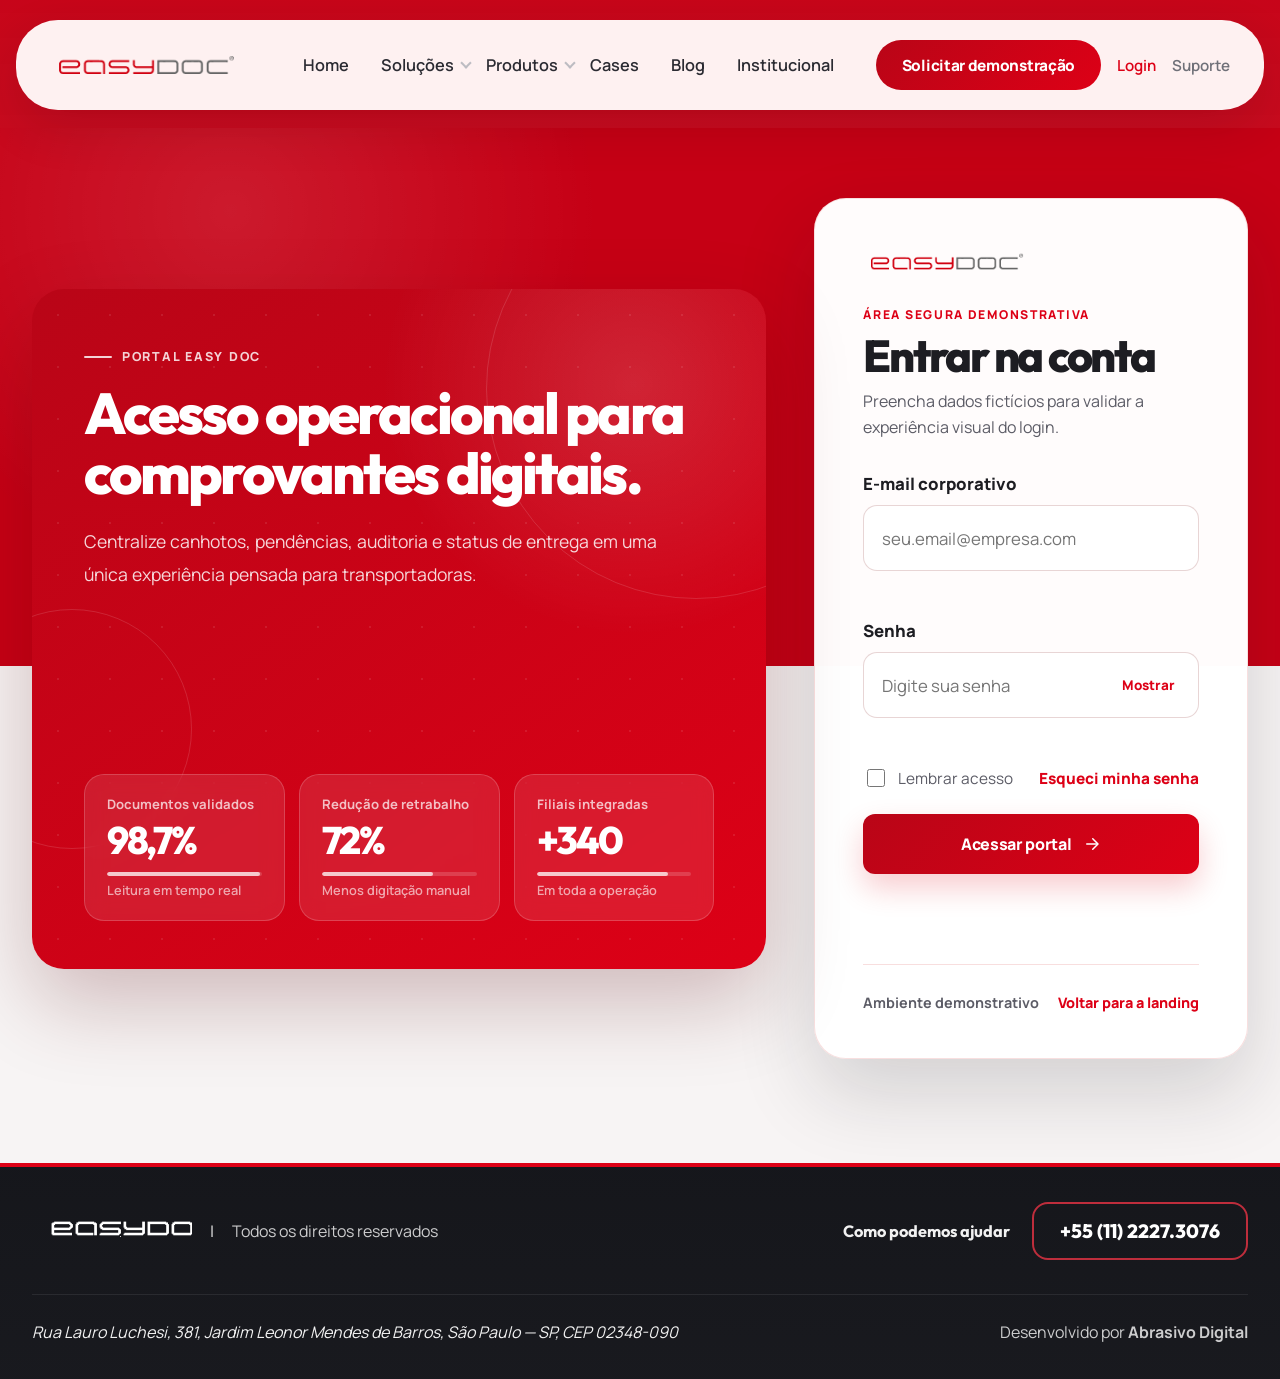
==== commit 0c90a656: "att" ====
--- a/login.html
+++ b/login.html
@@ -4,15 +4,8 @@
     <meta charset="UTF-8" />
     <meta name="viewport" content="width=device-width, initial-scale=1.0" />
     <meta name="description" content="Acesse sua conta Easy Doc para gerenciar comprovantes digitais, canhotos e status de entrega." />
-
-    <!--
-      robots: noindex evita que páginas de autenticação demonstrativas
-      sejam indexadas por mecanismos de busca.
-    -->
     <meta name="robots" content="noindex, nofollow" />
-
     <title>Login | Easy Doc</title>
-
     <link rel="preconnect" href="https://fonts.googleapis.com" />
     <link rel="preconnect" href="https://fonts.gstatic.com" crossorigin />
     <link
@@ -20,20 +13,251 @@
       rel="stylesheet"
     />
     <link rel="stylesheet" href="assets/css/style.css" />
+    <style>
+      /* ============================================================
+         Estilos exclusivos desta página — prefixo .login-* para
+         evitar colisões com o sistema global de CSS.
+      ============================================================ */
+
+      /* Hero: painel esquerdo */
+      .login-hero {
+        position: relative;
+        display: flex;
+        flex-direction: column;
+        justify-content: space-between;
+        gap: 40px;
+        min-height: 680px;
+        padding: 52px 52px 48px;
+        border-radius: 32px;
+        color: var(--white);
+        background:
+          radial-gradient(circle at 82% 14%, rgba(255, 255, 255, 0.13), transparent 30%),
+          linear-gradient(145deg, var(--red-deep), var(--red));
+        box-shadow: 0 34px 84px rgba(82, 0, 10, 0.24);
+        overflow: hidden;
+      }
+
+      .login-hero::before {
+        content: "";
+        position: absolute;
+        inset: 0;
+        background:
+          radial-gradient(circle, rgba(255,255,255,0.09) 0 1px, transparent 1px) 0 0 / 52px 52px;
+        pointer-events: none;
+      }
+
+      .login-hero__ring {
+        position: absolute;
+        border: 1.5px solid rgba(255, 255, 255, 0.13);
+        border-radius: 50%;
+        pointer-events: none;
+      }
+      .login-hero__ring--a { width: 420px; height: 420px; right: -140px; top: -110px; }
+      .login-hero__ring--b { width: 240px; height: 240px; left: -80px; bottom: 120px; }
+
+      .login-hero .system-kicker {
+        color: rgba(255, 255, 255, 0.82);
+      }
+      .login-hero .system-kicker::before {
+        background: rgba(255, 255, 255, 0.82);
+      }
+
+      .login-hero__content {
+        position: relative;
+        z-index: 1;
+      }
+
+      .login-hero__content h1 {
+        margin: 18px 0 0;
+        font-family: "Outfit", "Manrope", sans-serif;
+        font-size: clamp(2.8rem, 4.5vw, 5rem);
+        font-weight: 800;
+        letter-spacing: -0.05em;
+        line-height: 1.04;
+      }
+
+      .login-hero__content p {
+        max-width: 580px;
+        margin: 22px 0 0;
+        color: rgba(255, 255, 255, 0.84);
+        font-size: 1.1rem;
+        line-height: 1.85;
+      }
+
+      /* Métricas: grade de cards numéricos */
+      .login-metrics {
+        position: relative;
+        z-index: 1;
+        display: grid;
+        grid-template-columns: repeat(3, minmax(0, 1fr));
+        gap: 14px;
+        list-style: none;
+        padding: 0;
+        margin: 0;
+      }
+
+      .login-metric {
+        padding: 20px 22px;
+        border: 1px solid rgba(255, 255, 255, 0.18);
+        border-radius: 20px;
+        background: rgba(255, 255, 255, 0.1);
+        backdrop-filter: blur(10px);
+      }
+
+      .login-metric__label {
+        display: block;
+        color: rgba(255, 255, 255, 0.72);
+        font-size: 0.82rem;
+        font-weight: 700;
+        line-height: 1.4;
+      }
+
+      .login-metric__value {
+        display: block;
+        margin-top: 8px;
+        font-family: "Outfit", "Manrope", sans-serif;
+        font-size: clamp(1.9rem, 3vw, 2.6rem);
+        font-weight: 800;
+        letter-spacing: -0.06em;
+        line-height: 1;
+        color: var(--white);
+      }
+
+      .login-metric__bar {
+        display: block;
+        height: 4px;
+        margin-top: 12px;
+        border-radius: 999px;
+        background: rgba(255, 255, 255, 0.16);
+        overflow: hidden;
+      }
+      .login-metric__bar span {
+        display: block;
+        height: 100%;
+        border-radius: inherit;
+        background: rgba(255, 255, 255, 0.72);
+      }
+
+      .login-metric__sub {
+        display: block;
+        margin-top: 6px;
+        color: rgba(255, 255, 255, 0.62);
+        font-size: 0.8rem;
+        font-weight: 600;
+        line-height: 1.4;
+      }
+
+      /* Card de login: painel direito */
+      .login-card {
+        align-self: center;
+        padding: 46px 48px;
+        border: 1px solid rgba(248, 222, 222, 0.96);
+        border-radius: 32px;
+        background: rgba(255, 255, 255, 0.99);
+        box-shadow: 0 34px 80px rgba(23, 24, 28, 0.16);
+      }
+
+      .login-card__logo {
+        width: 168px;
+        height: auto;
+        display: block;
+        margin-bottom: 28px;
+      }
+
+      .login-card__eyebrow {
+        display: block;
+        color: var(--red);
+        font-size: 0.76rem;
+        font-weight: 900;
+        letter-spacing: 0.14em;
+        text-transform: uppercase;
+        margin-bottom: 10px;
+      }
+
+      .login-card__heading {
+        margin: 0 0 8px;
+        font-family: "Outfit", "Manrope", sans-serif;
+        font-size: clamp(2.2rem, 3.5vw, 3.2rem);
+        font-weight: 800;
+        letter-spacing: -0.05em;
+        line-height: 1.04;
+        color: var(--ink);
+      }
+
+      .login-card__desc {
+        margin: 0 0 32px;
+        color: var(--ink-soft);
+        font-size: 1rem;
+        line-height: 1.65;
+      }
+
+      .login-card .form-group input {
+        min-height: 66px;
+        border-radius: 14px;
+        font-size: 1.05rem;
+      }
+
+      .login-card__divider {
+        margin: 28px 0;
+        border: 0;
+        border-top: 1px solid var(--red-line);
+      }
+
+      .login-card__footer {
+        display: flex;
+        align-items: center;
+        justify-content: space-between;
+        gap: 16px;
+        color: var(--ink-soft);
+        font-size: 0.9rem;
+        font-weight: 700;
+      }
+
+      .login-card__footer a {
+        color: var(--red);
+        font-weight: 900;
+      }
+
+      /* Responsivo */
+      @media (max-width: 1200px) {
+        .login-card {
+          width: min(680px, 100%);
+          justify-self: center;
+          padding: 38px;
+        }
+        .login-hero {
+          min-height: auto;
+        }
+      }
+
+      @media (max-width: 680px) {
+        .login-hero {
+          padding: 28px 22px;
+          border-radius: 24px;
+        }
+        .login-card {
+          padding: 28px 22px;
+          border-radius: 24px;
+        }
+        .login-metrics {
+          grid-template-columns: 1fr 1fr;
+        }
+        .login-metrics li:last-child {
+          grid-column: span 2;
+        }
+        .login-card__footer {
+          flex-direction: column;
+          align-items: flex-start;
+        }
+        .login-card__logo {
+          width: 148px;
+        }
+      }
+    </style>
   </head>
 
-  <!--
-    Classes de body:
-    - system-page: aplica o background e grid da área de sistema
-    - auth-page: sobrescreve o fundo com o gradiente diagonal da auth
-  -->
   <body class="system-page auth-page">
 
-    <!-- ========================================================
-      CABEÇALHO — reutiliza o mesmo header do site principal para
-      consistência de navegação entre landing e páginas internas.
-      aria-current="page" marca o link da página ativa.
-    ======================================================== -->
     <header class="site-header internal-site-header">
       <div class="header-shell">
         <a class="site-logo" href="index.html" aria-label="Easy Doc — voltar para a página inicial">
@@ -69,87 +293,67 @@
       </div>
     </header>
 
-    <!-- ========================================================
-      CONTEÚDO PRINCIPAL
-      auth-shell: grid de duas colunas (hero | card de login)
-    ======================================================== -->
     <main class="internal-main auth-main" id="main-content">
-
       <div class="auth-shell">
 
-        <!-- ====================================================
-          HERO — painel esquerdo com apresentação do portal
-        ==================================================== -->
-        <article class="auth-hero" aria-label="Apresentação do portal Easy Doc">
-          <!-- Decorações geométricas, ocultas de leitores de tela -->
-          <div class="auth-orbit auth-orbit--one" aria-hidden="true"></div>
-          <div class="auth-orbit auth-orbit--two" aria-hidden="true"></div>
-
-          <div class="auth-hero__content">
+        <!-- Hero: esquerda vermelha -->
+        <article class="login-hero" aria-label="Apresentação do portal Easy Doc">
+          <div class="login-hero__ring login-hero__ring--a" aria-hidden="true"></div>
+          <div class="login-hero__ring login-hero__ring--b" aria-hidden="true"></div>
+
+          <div class="login-hero__content">
             <span class="system-kicker">Portal Easy Doc</span>
             <h1>Acesso operacional para comprovantes digitais.</h1>
             <p>
-              Uma área demonstrativa para simular a rotina de transportadoras
-              que centralizam canhotos, pendências, auditoria e status de entrega
-              em uma única experiência.
+              Centralize canhotos, pendências, auditoria e status de entrega
+              em uma única experiência pensada para transportadoras.
             </p>
           </div>
 
-          <!--
-            auth-hero__media: imagem decorativa + card flutuante de métrica.
-            aria-hidden="true" porque a informação já está disponível no texto.
-          -->
-          <div class="auth-hero__media" aria-hidden="true">
-            <img src="assets/images/scanner-mobile.png" alt="" />
-            <div class="auth-hero__floating-card">
-              <span>Documentos validados</span>
-              <strong>98,7%</strong>
-              <small>Leitura conferida em tempo real</small>
-            </div>
-          </div>
-
-          <!-- Lista de benefícios do portal -->
-          <ul class="auth-benefits" aria-label="Benefícios do portal Easy Doc">
-            <li>
-              <strong>Rastreabilidade</strong>
-              <span>Ocorrências, imagens e comprovantes por filial.</span>
+          <ul class="login-metrics" aria-label="Indicadores do portal">
+            <li class="login-metric">
+              <span class="login-metric__label">Documentos validados</span>
+              <span class="login-metric__value">98,7%</span>
+              <span class="login-metric__bar" aria-hidden="true">
+                <span style="width: 98.7%"></span>
+              </span>
+              <span class="login-metric__sub">Leitura em tempo real</span>
             </li>
-            <li>
-              <strong>Automação</strong>
-              <span>Menos digitação manual e menos retrabalho.</span>
+            <li class="login-metric">
+              <span class="login-metric__label">Redução de retrabalho</span>
+              <span class="login-metric__value">72%</span>
+              <span class="login-metric__bar" aria-hidden="true">
+                <span style="width: 72%"></span>
+              </span>
+              <span class="login-metric__sub">Menos digitação manual</span>
             </li>
-            <li>
-              <strong>Auditoria</strong>
-              <span>Consulta organizada para operação e clientes.</span>
+            <li class="login-metric">
+              <span class="login-metric__label">Filiais integradas</span>
+              <span class="login-metric__value">+340</span>
+              <span class="login-metric__bar" aria-hidden="true">
+                <span style="width: 85%"></span>
+              </span>
+              <span class="login-metric__sub">Em toda a operação</span>
             </li>
           </ul>
         </article>
 
-        <!-- ====================================================
-          CARD DE LOGIN — painel direito com o formulário
-          aria-labelledby aponta para o h2 interno,
-          garantindo que leitores de tela anunciem o título da seção.
-        ==================================================== -->
-        <section class="auth-card" aria-labelledby="login-heading">
-          <div class="auth-card__header">
-            <img
-              src="assets/images/logo-mark.png?v=logo-safe-3"
-              alt="Easy Doc"
-              width="160"
-              height="auto"
-            />
-            <div>
-              <span class="auth-card__eyebrow" aria-hidden="true">Área segura demonstrativa</span>
-              <h2 id="login-heading">Entrar na conta</h2>
-              <p>Preencha dados fictícios para validar a experiência visual do login.</p>
-            </div>
-          </div>
-
-          <!--
-            novalidate: desativa a validação nativa do navegador para
-            usar exclusivamente a validação customizada do login.js,
-            que oferece feedback mais detalhado e consistente visualmente.
-          -->
+        <!-- Card: direita branca -->
+        <section class="login-card" aria-labelledby="login-heading">
+          <img
+            src="assets/images/logo-mark.png?v=logo-safe-3"
+            alt="Easy Doc"
+            class="login-card__logo"
+            width="168"
+            height="auto"
+          />
+
+          <span class="login-card__eyebrow" aria-hidden="true">Área segura demonstrativa</span>
+          <h2 class="login-card__heading" id="login-heading">Entrar na conta</h2>
+          <p class="login-card__desc">
+            Preencha dados fictícios para validar a experiência visual do login.
+          </p>
+
           <form id="login-form" class="compact-form" novalidate aria-label="Formulário de acesso">
 
             <div class="form-group">
@@ -174,10 +378,6 @@
 
             <div class="form-group">
               <label for="login-password">Senha</label>
-              <!--
-                password-field: wrapper relativo necessário para
-                posicionar o botão de toggle sobre o input.
-              -->
               <div class="password-field">
                 <input
                   id="login-password"
@@ -211,7 +411,6 @@
                 <input type="checkbox" name="remember" />
                 <span>Lembrar acesso</span>
               </label>
-              <!-- href="#" adequado aqui pois é ambiente demonstrativo sem fluxo de recuperação real -->
               <a href="#">Esqueci minha senha</a>
             </div>
 
@@ -223,10 +422,6 @@
               </svg>
             </button>
 
-            <!--
-              role="status" + aria-live="polite": leitores de tela
-              anunciam as mudanças de feedback sem interromper o usuário.
-            -->
             <p
               class="form-feedback"
               id="login-feedback"
@@ -237,19 +432,17 @@
 
           </form>
 
-          <div class="auth-card__footer">
+          <hr class="login-card__divider" aria-hidden="true" />
+
+          <div class="login-card__footer">
             <span>Ambiente demonstrativo</span>
             <a href="index.html">Voltar para a landing</a>
           </div>
         </section>
 
       </div><!-- /.auth-shell -->
-
     </main>
 
-    <!-- ========================================================
-      RODAPÉ — consistente com as demais páginas do projeto
-    ======================================================== -->
     <footer class="site-footer internal-footer" aria-label="Rodapé do site">
       <div class="site-footer__top">
         <div class="site-footer__brand">
@@ -257,13 +450,11 @@
           <span aria-hidden="true">|</span>
           <p>Todos os direitos reservados</p>
         </div>
-
         <div class="site-footer__help">
           <span>Como podemos ajudar</span>
           <a href="tel:+551122273076">+55 (11) 2227.3076</a>
         </div>
       </div>
-
       <div class="site-footer__bottom">
         <address>
           Rua Lauro Luchesi, 381, Jardim Leonor Mendes de Barros, São Paulo — SP, CEP 02348-090
@@ -272,10 +463,6 @@
       </div>
     </footer>
 
-    <!--
-      main.js: comportamentos compartilhados (header scroll, menu mobile, etc.)
-      login.js: lógica exclusiva desta página
-    -->
     <script src="assets/js/main.js?v=internal-header-1"></script>
     <script src="assets/js/login.js"></script>
   </body>
--- a/assets/css/style.css
+++ b/assets/css/style.css
@@ -1439,384 +1439,6 @@
   background: rgba(221, 0, 22, 0.08);
 }
 
-.auth-shell {
-  width: min(1180px, calc(100% - 48px));
-  min-height: 100vh;
-  margin: 0 auto;
-  display: grid;
-  grid-template-columns: minmax(0, 0.92fr) minmax(420px, 0.68fr);
-  gap: 54px;
-  align-items: center;
-  padding: 56px 0;
-}
-
-.auth-hero {
-  min-height: 680px;
-  display: flex;
-  flex-direction: column;
-  justify-content: space-between;
-  padding: 36px;
-  border-radius: 34px;
-  color: var(--white);
-  background:
-    radial-gradient(circle at 80% 26%, rgba(255, 255, 255, 0.12), transparent 34%),
-    linear-gradient(145deg, rgba(221, 0, 22, 0.78), rgba(165, 0, 18, 0.76));
-  box-shadow: 0 30px 80px rgba(0, 0, 0, 0.18);
-}
-
-.auth-hero__content h1,
-.auth-card h2,
-.support-hero h1,
-.support-card h2,
-.faq-panel h2,
-.support-final h2,
-.contact-methods h2 {
-  margin: 0;
-  font-family: "Outfit", "Manrope", sans-serif;
-  font-weight: 800;
-  letter-spacing: -0.05em;
-  line-height: 1.03;
-}
-
-.auth-hero__content h1 {
-  max-width: 680px;
-  margin-top: 20px;
-  font-size: clamp(3rem, 5vw, 5rem);
-}
-
-.auth-hero__content p {
-  max-width: 640px;
-  margin: 24px 0 0;
-  color: rgba(255, 255, 255, 0.82);
-  font-size: 1.12rem;
-  line-height: 1.85;
-}
-
-.auth-card {
-  padding: 34px;
-  border-radius: 32px;
-  background: rgba(255, 255, 255, 0.98);
-  box-shadow: 0 30px 80px rgba(0, 0, 0, 0.2);
-}
-
-.auth-card__header {
-  display: grid;
-  gap: 26px;
-  margin-bottom: 34px;
-}
-
-.auth-card__header img {
-  width: 160px;
-}
-
-.auth-card h2 {
-  font-size: clamp(2.3rem, 4vw, 3.4rem);
-}
-
-.auth-card__header p {
-  margin: 12px 0 0;
-  color: var(--ink-soft);
-  line-height: 1.65;
-}
-
-.compact-form {
-  display: grid;
-  gap: 20px;
-}
-
-.password-field {
-  position: relative;
-}
-
-.password-field input {
-  padding-right: 92px;
-}
-
-.password-toggle {
-  position: absolute;
-  right: 10px;
-  top: 50%;
-  min-height: 40px;
-  padding: 0 12px;
-  border-radius: 999px;
-  transform: translateY(-50%);
-  color: var(--red);
-  font-size: 0.84rem;
-  font-weight: 800;
-  transition: background-color var(--transition);
-}
-
-.password-toggle:hover {
-  background: rgba(221, 0, 22, 0.08);
-}
-
-.auth-options {
-  display: flex;
-  align-items: center;
-  justify-content: space-between;
-  gap: 16px;
-  color: var(--ink-soft);
-  font-size: 0.96rem;
-}
-
-.auth-options a {
-  color: var(--red);
-  font-weight: 800;
-}
-
-.remember-check {
-  display: inline-flex;
-  align-items: center;
-  gap: 10px;
-}
-
-.remember-check input {
-  width: 18px;
-  height: 18px;
-  accent-color: var(--red);
-}
-
-.auth-submit {
-  width: 100%;
-  margin-top: 4px;
-}
-
-.support-page {
-  background: var(--white);
-}
-
-.support-header {
-  width: min(1500px, calc(100% - 48px));
-  margin: 20px auto 0;
-  min-height: 86px;
-  display: flex;
-  align-items: center;
-  justify-content: space-between;
-  gap: 24px;
-  padding: 0 30px;
-  border-radius: var(--radius-pill);
-  background: #17181c;
-  color: var(--white);
-  box-shadow: 0 18px 48px rgba(17, 18, 23, 0.16);
-}
-
-.support-nav {
-  display: flex;
-  align-items: center;
-  gap: 26px;
-}
-
-.support-nav a {
-  color: rgba(255, 255, 255, 0.78);
-  font-weight: 800;
-  transition: color var(--transition);
-}
-
-.support-nav a:hover {
-  color: var(--white);
-}
-
-.support-nav__cta {
-  min-height: 46px;
-  display: inline-flex;
-  align-items: center;
-  padding: 0 18px;
-  border-radius: 999px;
-  background: var(--red);
-  color: var(--white) !important;
-}
-
-.support-hero {
-  margin-top: -106px;
-  padding: 210px 0 92px;
-  background:
-    radial-gradient(circle at 82% 24%, rgba(255, 255, 255, 0.12), transparent 28%),
-    linear-gradient(145deg, #bd0014, #dd0016);
-  color: var(--white);
-}
-
-.support-hero__content,
-.support-section,
-.support-final {
-  width: min(1260px, calc(100% - 48px));
-  margin: 0 auto;
-}
-
-.support-hero h1 {
-  max-width: 840px;
-  margin-top: 18px;
-  font-size: clamp(3rem, 5vw, 5rem);
-}
-
-.support-hero p {
-  max-width: 760px;
-  margin: 24px 0 0;
-  color: rgba(255, 255, 255, 0.82);
-  font-size: 1.18rem;
-  line-height: 1.85;
-}
-
-.support-section {
-  padding: 74px 0 0;
-}
-
-.support-grid {
-  display: grid;
-  grid-template-columns: repeat(3, minmax(0, 1fr));
-  gap: 24px;
-}
-
-.support-card,
-.contact-methods,
-.faq-panel,
-.support-final {
-  border: 1px solid var(--red-line);
-  box-shadow: var(--shadow-card);
-}
-
-.support-card {
-  padding: 30px;
-  border-radius: 28px;
-  background: var(--red-soft);
-}
-
-.support-card span {
-  display: inline-flex;
-  align-items: center;
-  justify-content: center;
-  width: 46px;
-  height: 46px;
-  margin-bottom: 24px;
-  border-radius: 50%;
-  background: var(--red);
-  color: var(--white);
-  font-weight: 800;
-}
-
-.support-card h2,
-.contact-methods h2,
-.faq-panel h2,
-.support-final h2 {
-  font-size: clamp(1.9rem, 3vw, 2.7rem);
-}
-
-.support-card p,
-.contact-method span,
-.contact-method a,
-.faq-item p,
-.support-final p {
-  color: var(--ink-soft);
-  line-height: 1.75;
-}
-
-.support-section--split {
-  display: grid;
-  grid-template-columns: minmax(320px, 0.72fr) minmax(0, 1fr);
-  gap: 28px;
-  align-items: start;
-}
-
-.contact-methods,
-.faq-panel {
-  padding: 34px;
-  border-radius: 30px;
-  background: var(--white);
-}
-
-.contact-methods {
-  display: grid;
-  gap: 18px;
-  background: var(--red-soft);
-}
-
-.contact-method {
-  display: grid;
-  gap: 6px;
-  padding: 18px;
-  border-radius: 18px;
-  background: var(--white);
-}
-
-.contact-method strong {
-  color: var(--ink);
-}
-
-.contact-method a {
-  color: var(--red);
-  font-weight: 800;
-}
-
-.faq-panel__header .system-kicker {
-  color: var(--red);
-}
-
-.faq-list {
-  display: grid;
-  gap: 14px;
-  margin-top: 28px;
-}
-
-.faq-item {
-  border: 1px solid rgba(231, 210, 210, 0.92);
-  border-radius: 18px;
-  background: var(--white);
-  transition: border-color var(--transition), box-shadow var(--transition);
-}
-
-.faq-item[open] {
-  border-color: rgba(221, 0, 22, 0.22);
-  box-shadow: 0 14px 28px rgba(221, 0, 22, 0.06);
-}
-
-.faq-item summary {
-  cursor: pointer;
-  padding: 20px 22px;
-  color: var(--ink);
-  font-weight: 800;
-  list-style: none;
-}
-
-.faq-item summary::-webkit-details-marker {
-  display: none;
-}
-
-.faq-item summary::after {
-  content: "+";
-  float: right;
-  color: var(--red);
-  font-size: 1.2rem;
-}
-
-.faq-item[open] summary::after {
-  content: "-";
-}
-
-.faq-item p {
-  margin: 0;
-  padding: 0 22px 22px;
-}
-
-.support-final {
-  margin-top: 74px;
-  margin-bottom: 84px;
-  padding: 42px;
-  border-radius: 32px;
-  text-align: center;
-  background: linear-gradient(180deg, var(--red-soft), #ffffff);
-}
-
-.support-final p {
-  max-width: 720px;
-  margin: 16px auto 26px;
-}
-
-.support-final > div {
-  display: flex;
-  flex-wrap: wrap;
-  justify-content: center;
-  gap: 14px;
-}
-
 /* Internal pages: shared premium visual system */
 .system-page {
   position: relative;
@@ -1894,291 +1516,6 @@
   box-shadow: 0 14px 28px rgba(221, 0, 22, 0.18);
 }
 
-.auth-page {
-  background:
-    radial-gradient(circle at 8% 18%, rgba(255, 255, 255, 0.18), transparent 28%),
-    radial-gradient(circle at 84% 20%, rgba(221, 0, 22, 0.28), transparent 24%),
-    linear-gradient(135deg, #b90517 0%, #dd0016 42%, #17181c 42%, #111217 100%);
-}
-
-.auth-shell {
-  width: min(1280px, calc(100% - 56px));
-  min-height: calc(100vh - 126px);
-  margin: 0 auto;
-  display: grid;
-  grid-template-columns: minmax(0, 1.05fr) minmax(440px, 0.72fr);
-  gap: 36px;
-  align-items: stretch;
-  padding: 48px 0 76px;
-}
-
-.auth-hero {
-  position: relative;
-  min-height: 680px;
-  overflow: hidden;
-  display: flex;
-  flex-direction: column;
-  justify-content: space-between;
-  gap: 34px;
-  padding: 44px;
-  border: 1px solid rgba(255, 255, 255, 0.18);
-  border-radius: 40px;
-  color: var(--white);
-  background:
-    radial-gradient(circle at 82% 24%, rgba(255, 255, 255, 0.13), transparent 30%),
-    linear-gradient(145deg, rgba(28, 29, 34, 0.92), rgba(17, 18, 23, 0.98));
-  box-shadow: 0 30px 80px rgba(0, 0, 0, 0.24);
-}
-
-.auth-orbit {
-  position: absolute;
-  border: 1px solid rgba(255, 255, 255, 0.12);
-  border-radius: 50%;
-  pointer-events: none;
-}
-
-.auth-orbit--one {
-  width: 360px;
-  height: 360px;
-  right: -110px;
-  top: -90px;
-}
-
-.auth-orbit--two {
-  width: 220px;
-  height: 220px;
-  left: -74px;
-  bottom: 92px;
-}
-
-.auth-hero__content {
-  position: relative;
-  z-index: 1;
-  max-width: 720px;
-}
-
-.auth-hero__content h1,
-.auth-card h2,
-.support-hero h1,
-.support-card h2,
-.faq-panel h2,
-.support-final h2,
-.contact-methods h2 {
-  margin: 0;
-  font-family: "Outfit", "Manrope", sans-serif;
-  font-weight: 800;
-  letter-spacing: -0.05em;
-  line-height: 1.03;
-}
-
-.auth-hero__content h1 {
-  margin-top: 20px;
-  font-size: clamp(3.3rem, 6vw, 5.8rem);
-}
-
-.auth-hero__content p {
-  max-width: 660px;
-  margin: 26px 0 0;
-  color: rgba(255, 255, 255, 0.78);
-  font-size: 1.12rem;
-  line-height: 1.85;
-}
-
-.auth-insight-card {
-  position: relative;
-  z-index: 1;
-  width: min(100%, 430px);
-  padding: 24px;
-  border: 1px solid rgba(255, 255, 255, 0.18);
-  border-radius: 28px;
-  background: rgba(255, 255, 255, 0.08);
-  backdrop-filter: blur(16px);
-}
-
-.auth-insight-card span,
-.auth-card__eyebrow,
-.contact-method small,
-.support-sla-card span {
-  color: var(--red);
-  font-size: 0.78rem;
-  font-weight: 900;
-  letter-spacing: 0.14em;
-  text-transform: uppercase;
-}
-
-.auth-insight-card strong {
-  display: block;
-  margin-top: 10px;
-  font-family: "Outfit", "Manrope", sans-serif;
-  font-size: 3.8rem;
-  line-height: 0.95;
-  letter-spacing: -0.06em;
-}
-
-.auth-insight-card p {
-  margin: 12px 0 0;
-  color: rgba(255, 255, 255, 0.72);
-  line-height: 1.65;
-}
-
-.auth-progress {
-  height: 10px;
-  margin-top: 20px;
-  overflow: hidden;
-  border-radius: 999px;
-  background: rgba(255, 255, 255, 0.12);
-}
-
-.auth-progress span {
-  display: block;
-  width: 86%;
-  height: 100%;
-  border-radius: inherit;
-  background: linear-gradient(90deg, var(--red), #ff6a78);
-}
-
-.auth-benefits {
-  position: relative;
-  z-index: 1;
-  display: grid;
-  grid-template-columns: repeat(3, minmax(0, 1fr));
-  gap: 12px;
-  padding: 0;
-  margin: 0;
-  list-style: none;
-}
-
-.auth-benefits li {
-  min-height: 138px;
-  padding: 18px;
-  border: 1px solid rgba(255, 255, 255, 0.14);
-  border-radius: 20px;
-  background: rgba(255, 255, 255, 0.075);
-}
-
-.auth-benefits strong {
-  display: block;
-  color: var(--white);
-  font-weight: 900;
-}
-
-.auth-benefits span {
-  display: block;
-  margin-top: 10px;
-  color: rgba(255, 255, 255, 0.68);
-  font-size: 0.92rem;
-  line-height: 1.55;
-}
-
-.auth-card {
-  align-self: center;
-  padding: 38px;
-  border: 1px solid rgba(248, 222, 222, 0.95);
-  border-radius: 36px;
-  background: rgba(255, 255, 255, 0.98);
-  box-shadow: 0 30px 80px rgba(0, 0, 0, 0.2);
-}
-
-.auth-card__header {
-  display: grid;
-  gap: 22px;
-  margin-bottom: 34px;
-}
-
-.auth-card__header img {
-  width: 176px;
-}
-
-.auth-card h2 {
-  margin-top: 10px;
-  font-size: clamp(2.4rem, 4vw, 3.5rem);
-}
-
-.auth-card__header p {
-  margin: 14px 0 0;
-  color: var(--ink-soft);
-  line-height: 1.7;
-}
-
-.compact-form {
-  display: grid;
-  gap: 20px;
-}
-
-.password-field {
-  position: relative;
-}
-
-.password-field input {
-  padding-right: 98px;
-}
-
-.password-toggle {
-  position: absolute;
-  right: 10px;
-  top: 50%;
-  min-height: 40px;
-  padding: 0 14px;
-  border-radius: 999px;
-  transform: translateY(-50%);
-  color: var(--red);
-  font-size: 0.84rem;
-  font-weight: 900;
-  transition: background-color var(--transition), transform var(--transition);
-}
-
-.password-toggle:hover {
-  background: rgba(221, 0, 22, 0.08);
-}
-
-.auth-options {
-  display: flex;
-  align-items: center;
-  justify-content: space-between;
-  gap: 16px;
-  color: var(--ink-soft);
-  font-size: 0.96rem;
-}
-
-.auth-options a {
-  color: var(--red);
-  font-weight: 900;
-}
-
-.remember-check {
-  display: inline-flex;
-  align-items: center;
-  gap: 10px;
-}
-
-.remember-check input {
-  width: 18px;
-  height: 18px;
-  accent-color: var(--red);
-}
-
-.auth-submit {
-  width: 100%;
-  margin-top: 4px;
-}
-
-.auth-card__footer {
-  display: flex;
-  align-items: center;
-  justify-content: space-between;
-  gap: 16px;
-  margin-top: 28px;
-  padding-top: 22px;
-  border-top: 1px solid var(--red-line);
-  color: var(--ink-soft);
-  font-size: 0.92rem;
-  font-weight: 700;
-}
-
-.auth-card__footer a {
-  color: var(--red);
-  font-weight: 900;
-}
 
 .support-page {
   background:
@@ -4035,4 +3372,4 @@
   .faq-item summary {
     padding: 20px 54px 20px 20px;
   }
-}
+}
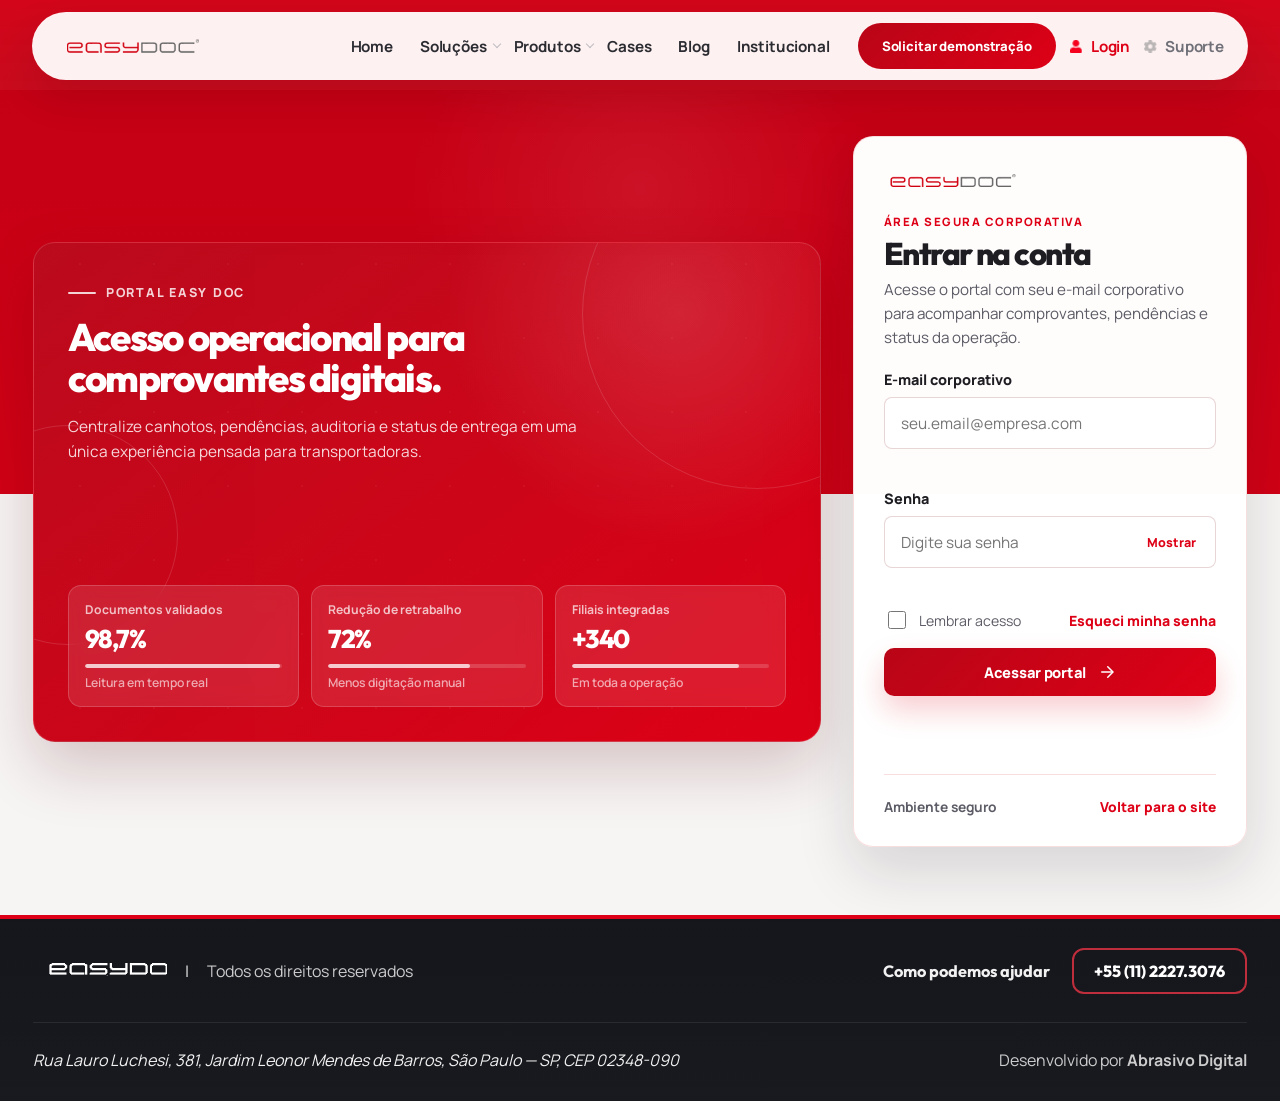
==== commit a2c21131: "att" ====
--- a/login.html
+++ b/login.html
@@ -12,7 +12,10 @@
       href="https://fonts.googleapis.com/css2?family=Manrope:wght@400;500;600;700;800&family=Outfit:wght@500;600;700;800&display=swap"
       rel="stylesheet"
     />
-    <link rel="stylesheet" href="assets/css/style.css" />
+    <link rel="icon" type="image/svg+xml" href="assets/images/favicon.svg" />
+    <link rel="alternate icon" type="image/png" href="assets/images/favicon.png" />
+    <link rel="apple-touch-icon" href="assets/images/apple-touch-icon.png" />
+    <link rel="stylesheet" href="assets/css/style.css?v=landing-polish-7" />
     <style>
       /* ============================================================
          Estilos exclusivos desta página — prefixo .login-* para
@@ -287,8 +290,14 @@
 
         <div class="site-actions">
           <a class="top-cta" href="index.html#contato">Solicitar demonstração</a>
-          <a href="login.html" class="action-link" aria-current="page">Login</a>
-          <a href="suporte.html" class="action-link">Suporte</a>
+          <a href="login.html" class="action-link" aria-current="page">
+            <img class="action-link__icon" src="assets/images/icon-login.png" alt="" aria-hidden="true" />
+            <span>Login</span>
+          </a>
+          <a href="suporte.html" class="action-link">
+            <img class="action-link__icon" src="assets/images/icon-support.png" alt="" aria-hidden="true" />
+            <span>Suporte</span>
+          </a>
         </div>
       </div>
     </header>
@@ -297,7 +306,7 @@
       <div class="auth-shell">
 
         <!-- Hero: esquerda vermelha -->
-        <article class="login-hero" aria-label="Apresentação do portal Easy Doc">
+        <article class="login-hero" aria-label="Apresentação do portal Easy Doc" data-reveal>
           <div class="login-hero__ring login-hero__ring--a" aria-hidden="true"></div>
           <div class="login-hero__ring login-hero__ring--b" aria-hidden="true"></div>
 
@@ -339,7 +348,7 @@
         </article>
 
         <!-- Card: direita branca -->
-        <section class="login-card" aria-labelledby="login-heading">
+        <section class="login-card" aria-labelledby="login-heading" data-reveal>
           <img
             src="assets/images/logo-mark.png?v=logo-safe-3"
             alt="Easy Doc"
@@ -348,10 +357,11 @@
             height="auto"
           />
 
-          <span class="login-card__eyebrow" aria-hidden="true">Área segura demonstrativa</span>
+          <span class="login-card__eyebrow" aria-hidden="true">Área segura corporativa</span>
           <h2 class="login-card__heading" id="login-heading">Entrar na conta</h2>
           <p class="login-card__desc">
-            Preencha dados fictícios para validar a experiência visual do login.
+            Acesse o portal com seu e-mail corporativo para acompanhar comprovantes,
+            pendências e status da operação.
           </p>
 
           <form id="login-form" class="compact-form" novalidate aria-label="Formulário de acesso">
@@ -435,8 +445,8 @@
           <hr class="login-card__divider" aria-hidden="true" />
 
           <div class="login-card__footer">
-            <span>Ambiente demonstrativo</span>
-            <a href="index.html">Voltar para a landing</a>
+            <span>Ambiente seguro</span>
+            <a href="index.html">Voltar para o site</a>
           </div>
         </section>
 
@@ -466,4 +476,4 @@
     <script src="assets/js/main.js?v=internal-header-1"></script>
     <script src="assets/js/login.js"></script>
   </body>
-</html>+</html>
--- a/assets/css/style.css
+++ b/assets/css/style.css
@@ -1054,55 +1054,14 @@
 }
 
 .cta-ribbon {
-  padding: 26px 0 18px;
-}
-
-.cta-ribbon__card {
-  position: relative;
-  width: min(1216px, calc(100% - 80px));
-  min-height: 258px;
+  padding: 30px 0 18px;
+}
+
+.cta-ribbon__image {
+  width: min(1214px, calc(100% - 64px));
+  height: auto;
   margin: 0 auto;
-  display: grid;
-  grid-template-columns: minmax(0, 1fr) auto;
-  align-items: center;
-  padding: 30px 60px;
-  border-radius: 28px;
-  overflow: hidden;
-  background:
-    radial-gradient(circle at 76% 48%, rgba(255, 255, 255, 0.08), transparent 26%),
-    linear-gradient(135deg, var(--red-deep), var(--red));
-}
-
-.cta-ribbon__card::before {
-  content: "";
-  position: absolute;
-  inset: 0;
-  background: linear-gradient(135deg, rgba(255, 255, 255, 0.05), rgba(255, 255, 255, 0));
-  pointer-events: none;
-}
-
-.cta-ribbon__copy {
-  position: relative;
-  z-index: 1;
-  max-width: 650px;
-  color: var(--white);
-}
-
-.cta-ribbon__copy p {
-  margin: 0;
-  font-size: clamp(2rem, 2.9vw, 3rem);
-  line-height: 1.6;
-}
-
-.cta-ribbon__copy strong {
-  font-weight: 800;
-}
-
-.cta-ribbon__card img {
-  position: absolute;
-  right: 110px;
-  bottom: 0;
-  width: 330px;
+  display: block;
 }
 
 .contact-section {
@@ -1914,9 +1873,6 @@
     right: 16px;
   }
 
-  .cta-ribbon__card img {
-    right: 26px;
-  }
 }
 
 @media (max-width: 1200px) {
@@ -1994,17 +1950,6 @@
     order: -1;
   }
 
-  .cta-ribbon__card {
-    min-height: 340px;
-    grid-template-columns: 1fr;
-    padding: 34px 38px 190px;
-  }
-
-  .cta-ribbon__card img {
-    right: 50%;
-    width: 250px;
-    transform: translateX(50%);
-  }
 }
 
 @media (max-width: 980px) {
@@ -3372,4 +3317,4116 @@
   .faq-item summary {
     padding: 20px 54px 20px 20px;
   }
-}+}
+
+/* Landing final fidelity pass */
+.landing-page {
+  --shell: min(1216px, calc(100% - 56px));
+  --content: min(1040px, calc(100% - 88px));
+  --wide-content: min(1214px, calc(100% - 64px));
+  overflow-x: hidden;
+}
+
+.landing-page main section[id] {
+  scroll-margin-top: 108px;
+}
+
+.landing-page .site-header {
+  padding-top: 14px;
+}
+
+.landing-page .site-header.is-scrolled {
+  padding-top: 8px;
+}
+
+.landing-page .header-shell {
+  min-height: 70px;
+  gap: 18px;
+  padding: 0 24px 0 28px;
+  border-radius: 999px;
+  box-shadow: 0 12px 34px rgba(32, 8, 12, 0.13);
+}
+
+.landing-page .site-logo img {
+  width: 154px;
+}
+
+.landing-page .site-nav {
+  gap: 26px;
+}
+
+.landing-page .site-nav a,
+.landing-page .action-link {
+  font-size: 0.86rem;
+  letter-spacing: -0.01em;
+}
+
+.landing-page .site-nav .has-caret::before {
+  right: -13px;
+  width: 6px;
+  height: 6px;
+  margin-top: -5px;
+  border-width: 1.5px;
+}
+
+.landing-page .site-actions {
+  gap: 14px;
+  margin-left: 10px;
+}
+
+.landing-page .top-cta {
+  min-height: 38px;
+  padding-inline: 18px;
+  font-size: 0.82rem;
+  letter-spacing: -0.01em;
+}
+
+.landing-page .cta-button {
+  min-height: 48px;
+  padding-inline: 22px;
+  border-radius: 10px;
+  font-size: 0.92rem;
+}
+
+.landing-page .cta-button--light {
+  box-shadow: 0 12px 24px rgba(17, 18, 22, 0.16);
+}
+
+.landing-page .hero {
+  margin-top: -8px;
+  padding-top: 46px;
+  background:
+    radial-gradient(circle at 50% 24%, rgba(255, 255, 255, 0.055), transparent 27%),
+    linear-gradient(180deg, #c50015 0%, #d10016 63%, #ffffff 63%);
+}
+
+.landing-page .hero::before {
+  opacity: 0.25;
+}
+
+.landing-page .hero__rings {
+  top: 88px;
+  width: 470px;
+  height: 470px;
+  opacity: 0.82;
+}
+
+.landing-page .hero__rings--left {
+  left: max(36px, calc((100% - 1214px) / 2 + 48px));
+}
+
+.landing-page .hero__rings--right {
+  right: max(30px, calc((100% - 1214px) / 2 + 10px));
+}
+
+.landing-page .hero__content {
+  max-width: 850px;
+}
+
+.landing-page .hero__content h1 {
+  font-size: clamp(2.35rem, 3.8vw, 3.9rem);
+  line-height: 1.04;
+  letter-spacing: -0.046em;
+}
+
+.landing-page .hero__content p {
+  max-width: 780px;
+  margin-top: 18px;
+  font-size: clamp(1rem, 1.17vw, 1.13rem);
+  line-height: 1.72;
+}
+
+.landing-page .hero__content .cta-button {
+  margin-top: 22px;
+}
+
+.landing-page .hero__media {
+  max-width: 930px;
+  margin: 52px auto -126px;
+}
+
+.landing-page .video-poster {
+  border-radius: 18px;
+  box-shadow: 0 24px 58px rgba(21, 23, 28, 0.14);
+}
+
+.landing-page .play-button {
+  width: 70px;
+  height: 70px;
+  background: rgba(255, 255, 255, 0.16);
+}
+
+.landing-page .play-button svg {
+  width: 24px;
+  height: 24px;
+}
+
+.landing-page .section {
+  padding: 78px 0;
+}
+
+.landing-page .section--problems {
+  padding-top: 186px;
+  padding-bottom: 68px;
+}
+
+.landing-page .section-title {
+  max-width: 850px;
+}
+
+.landing-page .section-title--spaced {
+  margin-top: 66px;
+}
+
+.landing-page .section-title h2,
+.landing-page .cause-section__content h2,
+.landing-page .case-section__content h2,
+.landing-page .contact-section h2 {
+  font-size: clamp(1.95rem, 2.35vw, 2.82rem);
+  line-height: 1.08;
+  letter-spacing: -0.044em;
+}
+
+.landing-page .section-title p,
+.landing-page .cause-section__content > p,
+.landing-page .case-section__content > p,
+.landing-page .process-step p {
+  margin-top: 14px;
+  font-size: 1rem;
+  line-height: 1.72;
+}
+
+.landing-page .problem-grid {
+  width: min(930px, 100%);
+  grid-template-columns: repeat(2, minmax(0, 1fr));
+  gap: 18px;
+  margin: 38px auto 0;
+}
+
+.landing-page .problem-card {
+  min-height: 96px;
+  gap: 16px;
+  padding: 18px 22px;
+  border-radius: 13px;
+  background: #fffafa;
+  box-shadow: 0 10px 26px rgba(221, 0, 22, 0.07);
+}
+
+.landing-page .problem-card p,
+.landing-page .issue-card p,
+.landing-page .feature-item p,
+.landing-page .solution-card p {
+  font-size: 0.98rem;
+  line-height: 1.58;
+}
+
+.landing-page .icon-badge {
+  width: 44px;
+  height: 44px;
+  box-shadow: 0 10px 20px rgba(221, 0, 22, 0.15);
+}
+
+.landing-page .icon-badge--small {
+  width: 40px;
+  height: 40px;
+}
+
+.landing-page .icon-badge svg,
+.landing-page .impact-card__icon svg,
+.landing-page .case-link__icon svg {
+  width: 20px;
+  height: 20px;
+}
+
+.landing-page .issue-list {
+  width: min(900px, 100%);
+  gap: 14px;
+  margin: 34px auto 0;
+}
+
+.landing-page .issue-card {
+  min-height: 88px;
+  gap: 18px;
+  padding: 18px 22px;
+  border-radius: 12px;
+  box-shadow: 0 10px 24px rgba(221, 0, 22, 0.05);
+}
+
+.landing-page .issue-card h3 {
+  margin-bottom: 5px;
+  font-size: 1.2rem;
+  line-height: 1.16;
+}
+
+.landing-page .challenge-banner {
+  padding-top: 8px;
+}
+
+.landing-page .challenge-banner__inner {
+  width: min(790px, calc(100% - 64px));
+  min-height: 104px;
+  gap: 18px;
+  padding: 24px 214px 24px 34px;
+  border-radius: 18px;
+  box-shadow: 0 18px 40px rgba(221, 0, 22, 0.14);
+}
+
+.landing-page .challenge-banner__inner img {
+  right: 24px;
+  bottom: -20px;
+  width: 170px;
+}
+
+.landing-page .challenge-banner__icon {
+  width: 42px;
+  height: 42px;
+}
+
+.landing-page .challenge-banner__copy p,
+.landing-page .challenge-banner__copy strong {
+  font-size: clamp(1.45rem, 2.1vw, 2.05rem);
+  line-height: 1.12;
+}
+
+.landing-page .cause-section,
+.landing-page .case-section {
+  grid-template-columns: minmax(0, 1fr) minmax(0, 1fr);
+}
+
+.landing-page .cause-section {
+  margin-top: 70px;
+}
+
+.landing-page .cause-section__media {
+  min-height: 548px;
+}
+
+.landing-page .cause-section__content {
+  padding: 64px clamp(36px, 4.2vw, 58px);
+}
+
+.landing-page .feature-stack {
+  gap: 15px;
+  margin-top: 30px;
+}
+
+.landing-page .feature-item {
+  min-height: 88px;
+  gap: 16px;
+  padding: 18px 22px;
+  border-radius: 12px;
+  box-shadow: 0 10px 24px rgba(221, 0, 22, 0.05);
+}
+
+.landing-page .section--solution {
+  padding-top: 68px;
+  padding-bottom: 74px;
+}
+
+.landing-page .solution-grid {
+  grid-template-columns: minmax(0, 0.92fr) minmax(0, 1.08fr);
+  gap: 44px;
+  margin-top: 38px;
+}
+
+.landing-page .solution-grid__content {
+  gap: 15px;
+}
+
+.landing-page .solution-card {
+  gap: 16px;
+  padding: 20px 22px;
+  border-radius: 12px;
+  box-shadow: 0 10px 24px rgba(221, 0, 22, 0.05);
+}
+
+.landing-page .section-cta {
+  margin-top: 36px;
+}
+
+.landing-page .impact-section {
+  padding: 72px 0 80px;
+}
+
+.landing-page .impact-grid {
+  grid-template-columns: repeat(3, minmax(0, 1fr));
+  gap: 24px;
+  margin-top: 56px;
+}
+
+.landing-page .impact-card {
+  min-height: 142px;
+  padding: 58px 24px 26px;
+  border-width: 1.5px;
+  border-radius: 16px;
+}
+
+.landing-page .impact-card__icon {
+  top: -34px;
+  width: 68px;
+  height: 68px;
+  border-width: 1.5px;
+}
+
+.landing-page .impact-card__icon::after {
+  top: -8px;
+  right: -8px;
+  width: 18px;
+  height: 18px;
+  border-width: 1.5px;
+}
+
+.landing-page .impact-card p {
+  font-size: 0.98rem;
+  line-height: 1.48;
+}
+
+.landing-page .process-section {
+  padding-top: 78px;
+}
+
+.landing-page .process-list {
+  width: min(940px, 100%);
+  gap: 14px;
+  margin: 38px auto 0;
+}
+
+.landing-page .process-list::before {
+  top: 44px;
+  bottom: 44px;
+  left: 44px;
+  width: 2px;
+}
+
+.landing-page .process-step {
+  min-height: 100px;
+  padding: 22px 28px 22px 82px;
+  border-radius: 12px;
+  box-shadow: 0 10px 24px rgba(221, 0, 22, 0.05);
+}
+
+.landing-page .process-step__icon {
+  left: 24px;
+  width: 42px;
+  height: 42px;
+}
+
+.landing-page .process-step h3 {
+  margin-bottom: 5px;
+  font-size: 1.28rem;
+  line-height: 1.15;
+}
+
+.landing-page .case-section {
+  margin-top: 58px;
+}
+
+.landing-page .case-section__content {
+  padding: 64px clamp(36px, 4.2vw, 58px);
+}
+
+.landing-page .case-stats {
+  gap: 24px;
+  margin-top: 34px;
+}
+
+.landing-page .case-stats strong {
+  font-size: 2.22rem;
+}
+
+.landing-page .case-stats span {
+  font-size: 0.9rem;
+}
+
+.landing-page .case-link {
+  min-height: 92px;
+  width: min(430px, 100%);
+  gap: 16px;
+  margin-top: 30px;
+  padding: 18px 22px;
+  border-radius: 14px;
+}
+
+.landing-page .case-link__icon {
+  width: 44px;
+  height: 44px;
+}
+
+.landing-page .case-link span:last-child {
+  font-size: 0.98rem;
+}
+
+.landing-page .case-section__media,
+.landing-page .video-poster--case,
+.landing-page .video-poster--case img,
+.landing-page .video-poster--case iframe {
+  min-height: 500px;
+}
+
+.landing-page .video-poster--case {
+  border-radius: 0;
+}
+
+.landing-page .proof-section {
+  padding: 68px 0 48px;
+}
+
+.landing-page .quote-card {
+  max-width: 820px;
+  grid-template-columns: 126px 1fr;
+  gap: 26px;
+  padding: 30px 38px;
+  border-radius: 20px;
+}
+
+.landing-page .quote-card__avatar {
+  width: 98px;
+  height: 98px;
+}
+
+.landing-page .quote-card__content p {
+  font-size: 1rem;
+  line-height: 1.72;
+}
+
+.landing-page .quote-dots {
+  margin-top: 22px;
+}
+
+.landing-page .logo-marquee {
+  margin-top: 42px;
+}
+
+.landing-page .logo-marquee__track {
+  gap: 46px;
+  animation-duration: 30s;
+}
+
+.landing-page .logo-marquee img,
+.landing-page .logo-marquee span {
+  font-size: 1.5rem;
+  max-height: 42px;
+}
+
+.landing-page .cta-ribbon {
+  padding: 22px 0 10px;
+}
+
+.landing-page .cta-ribbon__image {
+  width: min(1214px, calc(100% - 58px));
+}
+
+.landing-page .contact-section {
+  padding-top: 52px;
+  padding-bottom: 74px;
+}
+
+.landing-page .contact-panel {
+  margin-top: 28px;
+  padding: 32px 34px 36px;
+  border-radius: 22px;
+}
+
+.landing-page .form-grid {
+  gap: 20px;
+}
+
+.landing-page .form-grid--triple {
+  grid-template-columns: repeat(3, minmax(0, 1fr));
+  margin-bottom: 24px;
+}
+
+.landing-page .form-group {
+  gap: 8px;
+}
+
+.landing-page .form-group label {
+  font-size: 0.92rem;
+}
+
+.landing-page .form-group input,
+.landing-page .form-group textarea,
+.landing-page .form-group select {
+  min-height: 54px;
+  padding-inline: 16px;
+  border-radius: 8px;
+  font-size: 0.96rem;
+}
+
+.landing-page .form-group textarea {
+  min-height: 138px;
+  padding: 16px;
+}
+
+.landing-page .form-error {
+  min-height: 16px;
+  font-size: 0.78rem;
+}
+
+.landing-page .form-footer {
+  margin-top: 22px;
+}
+
+.landing-page .captcha-image {
+  width: 260px;
+}
+
+.landing-page .site-footer {
+  margin-top: 0;
+  padding-bottom: 30px;
+}
+
+.landing-page .site-footer__top {
+  min-height: 104px;
+}
+
+.landing-page .site-footer__brand img {
+  width: 134px;
+}
+
+.landing-page .site-footer__help a {
+  min-height: 46px;
+  padding-inline: 20px;
+  border-radius: 12px;
+  font-size: 1rem;
+}
+
+.landing-page .problem-card,
+.landing-page .issue-card,
+.landing-page .feature-item,
+.landing-page .solution-card,
+.landing-page .process-step,
+.landing-page .impact-card,
+.landing-page .case-link,
+.landing-page .quote-card {
+  transition:
+    transform 220ms ease,
+    border-color 220ms ease,
+    box-shadow 220ms ease,
+    background-color 220ms ease;
+}
+
+.landing-page .problem-card:hover,
+.landing-page .issue-card:hover,
+.landing-page .feature-item:hover,
+.landing-page .solution-card:hover,
+.landing-page .process-step:hover,
+.landing-page .case-link:hover,
+.landing-page .quote-card:hover {
+  transform: translateY(-2px);
+  border-color: rgba(221, 0, 22, 0.24);
+  box-shadow: 0 14px 30px rgba(221, 0, 22, 0.08);
+}
+
+.landing-page .impact-card:hover {
+  transform: translateY(-3px);
+  box-shadow: 0 18px 34px rgba(221, 0, 22, 0.12);
+}
+
+@media (max-width: 1200px) {
+  .landing-page {
+    --shell: min(100% - 32px, 1216px);
+    --content: min(100% - 56px, 1040px);
+    --wide-content: min(100% - 56px, 1214px);
+  }
+
+  .landing-page .header-shell {
+    min-height: 66px;
+    padding-inline: 22px;
+  }
+
+  .landing-page .site-logo img {
+    width: 144px;
+  }
+
+  .landing-page .site-nav {
+    gap: 18px;
+  }
+
+  .landing-page .site-nav a,
+  .landing-page .action-link {
+    font-size: 0.8rem;
+  }
+
+  .landing-page .top-cta {
+    min-height: 36px;
+    padding-inline: 14px;
+    font-size: 0.78rem;
+  }
+
+  .landing-page .hero__content h1 {
+    font-size: clamp(2.25rem, 4.5vw, 3.55rem);
+  }
+
+  .landing-page .cause-section__media,
+  .landing-page .case-section__media,
+  .landing-page .video-poster--case,
+  .landing-page .video-poster--case img,
+  .landing-page .video-poster--case iframe {
+    min-height: 450px;
+  }
+}
+
+@media (max-width: 1100px) {
+  .landing-page .cause-section,
+  .landing-page .solution-grid,
+  .landing-page .case-section {
+    grid-template-columns: 1fr;
+  }
+
+  .landing-page .case-section__media {
+    order: -1;
+  }
+
+  .landing-page .solution-grid__media {
+    max-width: 620px;
+    margin: 0 auto;
+  }
+}
+
+@media (max-width: 980px) {
+  .landing-page {
+    --shell: min(100% - 24px, 1216px);
+    --content: min(100% - 32px, 1040px);
+    --wide-content: min(100% - 32px, 1214px);
+  }
+
+  .landing-page main section[id] {
+    scroll-margin-top: 96px;
+  }
+
+  .landing-page .site-header {
+    padding-top: 10px;
+  }
+
+  .landing-page .header-shell {
+    min-height: 64px;
+    gap: 12px;
+    padding: 12px 16px;
+    border-radius: 24px;
+  }
+
+  .landing-page .site-logo img {
+    width: 150px;
+  }
+
+  .landing-page .menu-toggle {
+    width: 42px;
+    height: 42px;
+    border-radius: 12px;
+  }
+
+  .landing-page .site-header.is-menu-open .site-nav {
+    gap: 12px;
+    padding-top: 10px;
+  }
+
+  .landing-page .site-header.is-menu-open .site-actions {
+    gap: 10px;
+  }
+
+  .landing-page .site-header.is-menu-open .site-nav a,
+  .landing-page .site-header.is-menu-open .action-link {
+    width: 100%;
+    padding: 10px 0;
+    font-size: 0.95rem;
+  }
+
+  .landing-page .site-header.is-menu-open .top-cta {
+    width: 100%;
+    min-height: 46px;
+    font-size: 0.9rem;
+  }
+
+  .landing-page .hero {
+    padding-top: 32px;
+    background:
+      radial-gradient(circle at 50% 22%, rgba(255, 255, 255, 0.055), transparent 25%),
+      linear-gradient(180deg, #c50015 0%, #d10016 67%, #ffffff 67%);
+  }
+
+  .landing-page .hero__content {
+    max-width: 720px;
+  }
+
+  .landing-page .hero__content h1 {
+    font-size: clamp(2.12rem, 6.4vw, 3.15rem);
+  }
+
+  .landing-page .hero__media {
+    max-width: 760px;
+    margin: 42px auto -94px;
+  }
+
+  .landing-page .section {
+    padding: 62px 0;
+  }
+
+  .landing-page .section--problems {
+    padding-top: 142px;
+  }
+
+  .landing-page .section-title h2,
+  .landing-page .cause-section__content h2,
+  .landing-page .case-section__content h2,
+  .landing-page .contact-section h2 {
+    font-size: clamp(1.85rem, 6.1vw, 2.72rem);
+  }
+
+  .landing-page .problem-grid,
+  .landing-page .impact-grid {
+    grid-template-columns: 1fr;
+  }
+
+  .landing-page .form-grid--triple {
+    grid-template-columns: repeat(2, minmax(0, 1fr));
+  }
+
+  .landing-page .challenge-banner__inner {
+    width: min(100% - 32px, 790px);
+    padding-right: 184px;
+  }
+
+  .landing-page .challenge-banner__inner img {
+    width: 146px;
+  }
+
+  .landing-page .cause-section__content,
+  .landing-page .case-section__content {
+    padding: 48px 28px;
+  }
+
+  .landing-page .impact-grid {
+    gap: 46px;
+  }
+
+  .landing-page .quote-card {
+    grid-template-columns: 1fr;
+    text-align: center;
+  }
+
+  .landing-page .quote-card__avatar {
+    margin-bottom: 4px;
+  }
+
+  .landing-page .form-grid--triple {
+    gap: 18px;
+  }
+}
+
+@media (max-width: 680px) {
+  .landing-page {
+    --content: min(100% - 24px, 1040px);
+    --wide-content: min(100% - 24px, 1214px);
+  }
+
+  .landing-page main section[id] {
+    scroll-margin-top: 86px;
+  }
+
+  .landing-page .hero {
+    padding-top: 26px;
+  }
+
+  .landing-page .hero__content h1 {
+    font-size: clamp(1.9rem, 9.4vw, 2.72rem);
+    letter-spacing: -0.04em;
+  }
+
+  .landing-page .hero__content p {
+    margin-top: 14px;
+    font-size: 0.95rem;
+    line-height: 1.62;
+  }
+
+  .landing-page .hero__content .cta-button {
+    min-height: 50px;
+  }
+
+  .landing-page .hero__media {
+    margin: 34px auto -56px;
+  }
+
+  .landing-page .video-poster {
+    border-radius: 12px;
+  }
+
+  .landing-page .section {
+    padding: 52px 0;
+  }
+
+  .landing-page .section--problems {
+    padding-top: 108px;
+    padding-bottom: 48px;
+  }
+
+  .landing-page .section-title--spaced {
+    margin-top: 46px;
+  }
+
+  .landing-page .problem-grid {
+    gap: 12px;
+    margin-top: 28px;
+  }
+
+  .landing-page .problem-card,
+  .landing-page .issue-card,
+  .landing-page .feature-item,
+  .landing-page .solution-card {
+    align-items: flex-start;
+    gap: 14px;
+    padding: 16px;
+  }
+
+  .landing-page .issue-card h3,
+  .landing-page .process-step h3 {
+    font-size: 1.08rem;
+  }
+
+  .landing-page .challenge-banner__inner {
+    min-height: 0;
+    align-items: flex-start;
+    padding: 24px 20px 148px;
+  }
+
+  .landing-page .challenge-banner__inner img {
+    right: 50%;
+    bottom: -18px;
+    width: 154px;
+    transform: translateX(50%);
+  }
+
+  .landing-page .challenge-banner__copy p,
+  .landing-page .challenge-banner__copy strong {
+    font-size: clamp(1.42rem, 8vw, 2rem);
+  }
+
+  .landing-page .cause-section {
+    margin-top: 46px;
+  }
+
+  .landing-page .cause-section__media,
+  .landing-page .case-section__media,
+  .landing-page .video-poster--case,
+  .landing-page .video-poster--case img,
+  .landing-page .video-poster--case iframe {
+    min-height: 310px;
+  }
+
+  .landing-page .cause-section__content,
+  .landing-page .case-section__content {
+    padding: 36px 20px;
+  }
+
+  .landing-page .section--solution {
+    padding-top: 52px;
+  }
+
+  .landing-page .solution-grid {
+    gap: 28px;
+  }
+
+  .landing-page .impact-section {
+    padding: 58px 0 64px;
+  }
+
+  .landing-page .impact-card {
+    min-height: 126px;
+  }
+
+  .landing-page .process-section {
+    padding-top: 54px;
+  }
+
+  .landing-page .process-list::before {
+    left: 33px;
+  }
+
+  .landing-page .process-step {
+    padding: 18px 18px 18px 68px;
+  }
+
+  .landing-page .process-step__icon {
+    left: 16px;
+  }
+
+  .landing-page .case-stats {
+    flex-wrap: wrap;
+  }
+
+  .landing-page .case-stats > div:not(:last-child)::after {
+    display: none;
+  }
+
+  .landing-page .proof-section {
+    padding-top: 52px;
+  }
+
+  .landing-page .quote-card {
+    padding: 24px 20px;
+    border-radius: 18px;
+  }
+
+  .landing-page .logo-marquee__track {
+    gap: 30px;
+  }
+
+  .landing-page .logo-marquee img,
+  .landing-page .logo-marquee span {
+    font-size: 1.18rem;
+    max-height: 30px;
+  }
+
+  .landing-page .cta-ribbon {
+    padding-top: 12px;
+  }
+
+  .landing-page .cta-ribbon__image {
+    width: min(100% - 16px, 1214px);
+  }
+
+  .landing-page .contact-section {
+    padding-top: 42px;
+    padding-bottom: 54px;
+  }
+
+  .landing-page .contact-panel {
+    padding: 22px 16px 24px;
+    border-radius: 18px;
+  }
+
+  .landing-page .form-grid,
+  .landing-page .form-grid--triple {
+    gap: 14px;
+  }
+
+  .landing-page .form-grid--triple {
+    grid-template-columns: 1fr;
+  }
+
+  .landing-page .form-group input,
+  .landing-page .form-group textarea,
+  .landing-page .form-group select {
+    min-height: 52px;
+  }
+
+  .landing-page .form-footer {
+    gap: 16px;
+  }
+
+  .landing-page .captcha-image {
+    width: min(260px, 100%);
+  }
+
+  .landing-page .site-footer__top,
+  .landing-page .site-footer__bottom {
+    width: min(100% - 24px, 1214px);
+  }
+}
+
+@media (prefers-reduced-motion: reduce) {
+  .landing-page *,
+  .landing-page *::before,
+  .landing-page *::after {
+    animation-duration: 1ms !important;
+    scroll-behavior: auto !important;
+    transition-duration: 1ms !important;
+  }
+}
+
+/* Internal pages final consistency pass */
+.auth-page,
+.support-page {
+  --shell: min(1216px, calc(100% - 56px));
+  --content: min(1040px, calc(100% - 88px));
+  --wide-content: min(1214px, calc(100% - 64px));
+  background: #f7f4f4;
+  overflow-x: hidden;
+}
+
+.auth-page .internal-site-header,
+.support-page .internal-site-header {
+  padding: 14px 0 16px;
+  background: linear-gradient(180deg, rgba(198, 0, 21, 0.98), rgba(209, 0, 22, 0.96));
+}
+
+.auth-page .internal-site-header.is-scrolled,
+.support-page .internal-site-header.is-scrolled {
+  padding-top: 8px;
+}
+
+.auth-page .internal-site-header .header-shell,
+.support-page .internal-site-header .header-shell {
+  width: var(--shell);
+  min-height: 70px;
+  gap: 18px;
+  padding: 0 24px 0 28px;
+  border-radius: 999px;
+  box-shadow: 0 12px 34px rgba(32, 8, 12, 0.13);
+}
+
+.auth-page .internal-site-header .site-logo img,
+.support-page .internal-site-header .site-logo img {
+  width: 154px;
+}
+
+.auth-page .internal-site-header .site-nav,
+.support-page .internal-site-header .site-nav {
+  gap: 26px;
+}
+
+.auth-page .internal-site-header .site-nav a,
+.support-page .internal-site-header .site-nav a,
+.auth-page .internal-site-header .action-link,
+.support-page .internal-site-header .action-link {
+  font-size: 0.86rem;
+  letter-spacing: -0.01em;
+}
+
+.auth-page .internal-site-header .site-nav .has-caret::before,
+.support-page .internal-site-header .site-nav .has-caret::before {
+  right: -13px;
+  width: 6px;
+  height: 6px;
+  margin-top: -5px;
+  border-width: 1.5px;
+}
+
+.auth-page .internal-site-header .site-actions,
+.support-page .internal-site-header .site-actions {
+  gap: 14px;
+  margin-left: 10px;
+}
+
+.auth-page .internal-site-header .top-cta,
+.support-page .internal-site-header .top-cta {
+  min-height: 38px;
+  padding-inline: 18px;
+  font-size: 0.82rem;
+  letter-spacing: -0.01em;
+}
+
+.auth-page .cta-button,
+.support-page .cta-button,
+.auth-page .system-back,
+.support-page .system-back {
+  min-height: 48px;
+  padding-inline: 22px;
+  border-radius: 10px;
+  font-size: 0.92rem;
+}
+
+.auth-page .auth-main {
+  background:
+    radial-gradient(circle at 50% 12%, rgba(255, 255, 255, 0.07), transparent 24%),
+    linear-gradient(180deg, #c50015 0, #d10016 49%, #f7f4f4 49%, #f7f4f4 100%);
+}
+
+.auth-page .auth-shell {
+  width: var(--wide-content);
+  grid-template-columns: minmax(0, 1.02fr) minmax(390px, 0.58fr);
+  gap: 34px;
+  padding: 54px 0 78px;
+}
+
+.auth-page .login-hero {
+  min-height: 560px;
+  gap: 28px;
+  padding: 42px;
+  border: 1px solid rgba(255, 255, 255, 0.16);
+  border-radius: 24px;
+  background:
+    radial-gradient(circle at 82% 14%, rgba(255, 255, 255, 0.12), transparent 30%),
+    linear-gradient(145deg, var(--red-deep), var(--red));
+  box-shadow: 0 26px 62px rgba(82, 0, 10, 0.2);
+}
+
+.auth-page .login-hero::before {
+  background:
+    radial-gradient(circle at 62% 28%, rgba(255, 255, 255, 0.08) 0 1px, transparent 1px) 0 0 / 74px 74px,
+    linear-gradient(135deg, rgba(255, 255, 255, 0.055), rgba(255, 255, 255, 0));
+  opacity: 0.52;
+}
+
+.auth-page .login-hero__ring--a {
+  width: 350px;
+  height: 350px;
+  right: -112px;
+  top: -104px;
+}
+
+.auth-page .login-hero__ring--b {
+  width: 220px;
+  height: 220px;
+  left: -76px;
+  bottom: 96px;
+}
+
+.auth-page .login-hero__content h1 {
+  max-width: 650px;
+  margin-top: 16px;
+  font-size: clamp(2.22rem, 3.7vw, 3.75rem);
+  line-height: 1.04;
+  letter-spacing: -0.046em;
+}
+
+.auth-page .login-hero__content p {
+  max-width: 560px;
+  margin-top: 16px;
+  font-size: 1.02rem;
+  line-height: 1.7;
+}
+
+.auth-page .login-metrics {
+  gap: 12px;
+}
+
+.auth-page .login-metric {
+  padding: 18px;
+  border-radius: 15px;
+  background: rgba(255, 255, 255, 0.105);
+}
+
+.auth-page .login-metric__label,
+.auth-page .login-metric__sub {
+  font-size: 0.76rem;
+}
+
+.auth-page .login-metric__value {
+  font-size: clamp(1.6rem, 2.45vw, 2.16rem);
+}
+
+.auth-page .login-card {
+  padding: 34px;
+  border-radius: 22px;
+  box-shadow: 0 24px 58px rgba(23, 24, 28, 0.14);
+}
+
+.auth-page .login-card__logo {
+  width: 150px;
+  margin-bottom: 22px;
+}
+
+.auth-page .login-card__eyebrow {
+  margin-bottom: 8px;
+  font-size: 0.72rem;
+  letter-spacing: 0.13em;
+}
+
+.auth-page .login-card__heading {
+  font-size: clamp(2rem, 3vw, 2.65rem);
+  line-height: 1.06;
+}
+
+.auth-page .login-card__desc {
+  margin-bottom: 24px;
+  font-size: 0.95rem;
+  line-height: 1.58;
+}
+
+.auth-page .compact-form {
+  gap: 16px;
+}
+
+.auth-page .login-card .form-group {
+  gap: 8px;
+}
+
+.auth-page .login-card .form-group label {
+  font-size: 0.9rem;
+}
+
+.auth-page .login-card .form-group input {
+  min-height: 54px;
+  padding-inline: 16px;
+  border-radius: 8px;
+  font-size: 0.96rem;
+}
+
+.auth-page .password-field input {
+  padding-right: 96px;
+}
+
+.auth-page .password-toggle {
+  right: 8px;
+  min-height: 36px;
+  padding-inline: 12px;
+  font-size: 0.78rem;
+}
+
+.auth-page .auth-options {
+  font-size: 0.88rem;
+}
+
+.auth-page .auth-submit {
+  width: 100%;
+  margin-top: 2px;
+}
+
+.auth-page .login-card__divider {
+  margin: 22px 0;
+}
+
+.auth-page .login-card__footer {
+  font-size: 0.86rem;
+}
+
+.auth-page .form-feedback.is-info {
+  color: #8a5b00;
+}
+
+.support-page .support-main {
+  background:
+    linear-gradient(180deg, #c50015 0, #d10016 360px, #ffffff 360px, #ffffff 66%, #f5f4f4 66%, #f5f4f4 100%);
+}
+
+.support-page .support-hero {
+  width: var(--wide-content);
+  grid-template-columns: minmax(0, 1fr) minmax(320px, 0.42fr);
+  gap: 24px;
+  padding: 52px 0 64px;
+}
+
+.support-page .support-hero__content {
+  min-height: 430px;
+  padding: 46px;
+  border-radius: 24px;
+  box-shadow: 0 24px 58px rgba(91, 0, 10, 0.18);
+}
+
+.support-page .support-hero__content::before {
+  background:
+    radial-gradient(circle at 54% 22%, rgba(255, 255, 255, 0.08) 0 1px, transparent 1px) 0 0 / 74px 74px,
+    linear-gradient(180deg, rgba(255, 255, 255, 0.055), rgba(255, 255, 255, 0));
+}
+
+.support-page .support-hero h1 {
+  max-width: 720px;
+  margin-top: 16px;
+  font-size: clamp(2.22rem, 4vw, 3.72rem);
+  line-height: 1.04;
+}
+
+.support-page .support-hero p {
+  max-width: 660px;
+  margin-top: 16px;
+  font-size: 1.02rem;
+  line-height: 1.7;
+}
+
+.support-page .support-hero__actions {
+  gap: 12px;
+  margin-top: 26px;
+}
+
+.support-page .support-sla-card {
+  min-height: 430px;
+  padding: 30px;
+  border-radius: 24px;
+  box-shadow: 0 24px 58px rgba(17, 18, 23, 0.16);
+}
+
+.support-page .support-sla-card img {
+  top: 20px;
+  right: 14px;
+  width: min(48%, 170px);
+}
+
+.support-page .support-sla-card span {
+  font-size: 0.72rem;
+}
+
+.support-page .support-sla-card strong {
+  font-size: clamp(2.4rem, 4vw, 3.8rem);
+}
+
+.support-page .support-sla-card p {
+  font-size: 0.95rem;
+  line-height: 1.62;
+}
+
+.support-page .support-section,
+.support-page .support-final {
+  width: var(--wide-content);
+}
+
+.support-page .support-section--cards {
+  padding-bottom: 58px;
+}
+
+.support-page .support-section__heading {
+  max-width: 760px;
+  margin-bottom: 30px;
+}
+
+.support-page .support-section__heading h2,
+.support-page .contact-methods h2,
+.support-page .faq-panel h2,
+.support-page .support-final h2 {
+  font-size: clamp(1.95rem, 2.55vw, 2.82rem);
+  line-height: 1.08;
+}
+
+.support-page .support-card-grid {
+  gap: 18px;
+}
+
+.support-page .support-card {
+  min-height: 242px;
+  padding: 26px;
+  border-radius: 18px;
+  box-shadow: 0 12px 30px rgba(221, 0, 22, 0.07);
+}
+
+.support-page .support-card:hover {
+  transform: translateY(-2px);
+  box-shadow: 0 16px 34px rgba(221, 0, 22, 0.1);
+}
+
+.support-page .support-card__icon {
+  width: 48px;
+  height: 48px;
+  margin-bottom: 22px;
+}
+
+.support-page .support-card__icon svg {
+  width: 22px;
+  height: 22px;
+}
+
+.support-page .support-card h3 {
+  font-size: clamp(1.35rem, 1.75vw, 1.72rem);
+}
+
+.support-page .support-card p,
+.support-page .contact-method span,
+.support-page .contact-method a,
+.support-page .faq-item p,
+.support-page .support-final p,
+.support-page .faq-panel__header p {
+  font-size: 0.96rem;
+  line-height: 1.62;
+}
+
+.support-page .support-section--split {
+  grid-template-columns: minmax(290px, 0.48fr) minmax(0, 1fr);
+  gap: 24px;
+  padding-bottom: 64px;
+}
+
+.support-page .contact-methods,
+.support-page .faq-panel {
+  padding: 30px;
+  border-radius: 22px;
+}
+
+.support-page .contact-methods {
+  top: 112px;
+  gap: 14px;
+}
+
+.support-page .contact-method {
+  gap: 5px;
+  padding: 16px;
+  border-radius: 12px;
+}
+
+.support-page .contact-method__cta {
+  min-height: 48px;
+  border-radius: 10px;
+  font-size: 0.92rem;
+}
+
+.support-page .faq-list {
+  gap: 12px;
+  margin-top: 24px;
+}
+
+.support-page .faq-item {
+  border-radius: 13px;
+}
+
+.support-page .faq-item summary {
+  padding: 18px 54px 18px 20px;
+  font-size: 0.98rem;
+}
+
+.support-page .faq-item summary::after {
+  right: 18px;
+  width: 26px;
+  height: 26px;
+  font-size: 1.05rem;
+}
+
+.support-page .faq-item p {
+  padding: 0 20px 20px;
+}
+
+.support-page .support-final {
+  margin-bottom: 70px;
+  padding: 42px;
+  border-radius: 24px;
+}
+
+.support-page .internal-footer,
+.auth-page .internal-footer {
+  padding-bottom: 30px;
+}
+
+.support-page .internal-footer .site-footer__top,
+.auth-page .internal-footer .site-footer__top {
+  min-height: 104px;
+}
+
+.support-page .internal-footer .site-footer__brand img,
+.auth-page .internal-footer .site-footer__brand img {
+  width: 134px;
+}
+
+.support-page .internal-footer .site-footer__help a,
+.auth-page .internal-footer .site-footer__help a {
+  min-height: 46px;
+  padding-inline: 20px;
+  border-radius: 12px;
+  font-size: 1rem;
+}
+
+@media (max-width: 1200px) {
+  .auth-page,
+  .support-page {
+    --shell: min(100% - 32px, 1216px);
+    --content: min(100% - 56px, 1040px);
+    --wide-content: min(100% - 56px, 1214px);
+  }
+
+  .auth-page .internal-site-header .header-shell,
+  .support-page .internal-site-header .header-shell {
+    min-height: 66px;
+    padding-inline: 22px;
+  }
+
+  .auth-page .internal-site-header .site-logo img,
+  .support-page .internal-site-header .site-logo img {
+    width: 144px;
+  }
+
+  .auth-page .internal-site-header .site-nav,
+  .support-page .internal-site-header .site-nav {
+    gap: 18px;
+  }
+
+  .auth-page .internal-site-header .site-nav a,
+  .support-page .internal-site-header .site-nav a,
+  .auth-page .internal-site-header .action-link,
+  .support-page .internal-site-header .action-link {
+    font-size: 0.8rem;
+  }
+
+  .auth-page .internal-site-header .top-cta,
+  .support-page .internal-site-header .top-cta {
+    min-height: 36px;
+    padding-inline: 14px;
+    font-size: 0.78rem;
+  }
+}
+
+@media (max-width: 1100px) {
+  .auth-page .auth-shell,
+  .support-page .support-hero,
+  .support-page .support-section--split {
+    grid-template-columns: 1fr;
+  }
+
+  .auth-page .login-card {
+    width: min(640px, 100%);
+    justify-self: center;
+  }
+
+  .auth-page .login-hero,
+  .support-page .support-hero__content,
+  .support-page .support-sla-card {
+    min-height: auto;
+  }
+
+  .support-page .support-sla-card {
+    padding-top: 210px;
+  }
+
+  .support-page .contact-methods {
+    position: static;
+  }
+}
+
+@media (max-width: 980px) {
+  .auth-page,
+  .support-page {
+    --shell: min(100% - 24px, 1216px);
+    --content: min(100% - 32px, 1040px);
+    --wide-content: min(100% - 32px, 1214px);
+  }
+
+  .auth-page .internal-site-header,
+  .support-page .internal-site-header {
+    padding-top: 10px;
+  }
+
+  .auth-page .internal-site-header .header-shell,
+  .support-page .internal-site-header .header-shell {
+    min-height: 64px;
+    gap: 12px;
+    padding: 12px 16px;
+    border-radius: 24px;
+  }
+
+  .auth-page .internal-site-header .site-logo img,
+  .support-page .internal-site-header .site-logo img {
+    width: 150px;
+  }
+
+  .auth-page .internal-site-header .menu-toggle,
+  .support-page .internal-site-header .menu-toggle {
+    width: 42px;
+    height: 42px;
+    border-radius: 12px;
+  }
+
+  .auth-page .internal-site-header.is-menu-open .site-nav a,
+  .support-page .internal-site-header.is-menu-open .site-nav a,
+  .auth-page .internal-site-header.is-menu-open .action-link,
+  .support-page .internal-site-header.is-menu-open .action-link {
+    width: 100%;
+    padding: 10px 0;
+    font-size: 0.95rem;
+  }
+
+  .auth-page .internal-site-header.is-menu-open .top-cta,
+  .support-page .internal-site-header.is-menu-open .top-cta {
+    width: 100%;
+    min-height: 46px;
+    font-size: 0.9rem;
+  }
+
+  .auth-page .auth-shell {
+    padding: 42px 0 62px;
+  }
+
+  .support-page .support-hero {
+    padding: 42px 0 54px;
+  }
+
+  .support-page .support-card-grid {
+    grid-template-columns: repeat(2, minmax(0, 1fr));
+  }
+
+  .support-page .support-section--cards {
+    padding-bottom: 48px;
+  }
+}
+
+@media (max-width: 680px) {
+  .auth-page,
+  .support-page {
+    --content: min(100% - 24px, 1040px);
+    --wide-content: min(100% - 24px, 1214px);
+  }
+
+  .auth-page .auth-shell {
+    gap: 18px;
+    padding: 28px 0 48px;
+  }
+
+  .auth-page .login-hero,
+  .auth-page .login-card,
+  .support-page .support-hero__content,
+  .support-page .support-sla-card,
+  .support-page .contact-methods,
+  .support-page .faq-panel,
+  .support-page .support-final {
+    padding: 24px 18px;
+    border-radius: 18px;
+  }
+
+  .auth-page .login-hero__content h1,
+  .support-page .support-hero h1 {
+    font-size: clamp(1.9rem, 9.4vw, 2.72rem);
+    letter-spacing: -0.04em;
+  }
+
+  .auth-page .login-hero__content p,
+  .support-page .support-hero p {
+    font-size: 0.95rem;
+    line-height: 1.62;
+  }
+
+  .auth-page .login-metrics,
+  .support-page .support-card-grid {
+    grid-template-columns: 1fr;
+  }
+
+  .auth-page .login-metrics li:last-child {
+    grid-column: auto;
+  }
+
+  .auth-page .auth-options,
+  .auth-page .login-card__footer {
+    align-items: flex-start;
+    flex-direction: column;
+  }
+
+  .support-page .support-hero {
+    gap: 18px;
+    padding: 28px 0 42px;
+  }
+
+  .support-page .support-sla-card {
+    padding-top: 24px;
+  }
+
+  .support-page .support-sla-card img {
+    position: static;
+    width: 132px;
+    margin: -4px 0 18px auto;
+  }
+
+  .support-page .support-hero__actions .cta-button,
+  .support-page .support-hero__actions .system-back,
+  .support-page .support-final .cta-button,
+  .support-page .support-final .system-back {
+    width: 100%;
+  }
+
+  .support-page .support-section__heading h2,
+  .support-page .support-card h3,
+  .support-page .contact-methods h2,
+  .support-page .faq-panel h2,
+  .support-page .support-final h2 {
+    font-size: clamp(1.8rem, 8vw, 2.45rem);
+  }
+
+  .support-page .support-section--split {
+    padding-bottom: 42px;
+  }
+
+  .support-page .support-card {
+    min-height: auto;
+    padding: 22px 18px;
+  }
+
+  .support-page .support-final {
+    margin-bottom: 44px;
+  }
+
+  .support-page .support-final > div {
+    align-items: stretch;
+    flex-direction: column;
+  }
+
+  .support-page .faq-item summary {
+    padding: 18px 50px 18px 18px;
+  }
+
+  .support-page .internal-footer .site-footer__top,
+  .support-page .internal-footer .site-footer__bottom,
+  .auth-page .internal-footer .site-footer__top,
+  .auth-page .internal-footer .site-footer__bottom {
+    width: min(100% - 24px, 1214px);
+  }
+}
+
+@media (prefers-reduced-motion: reduce) {
+  .auth-page *,
+  .auth-page *::before,
+  .auth-page *::after,
+  .support-page *,
+  .support-page *::before,
+  .support-page *::after {
+    animation-duration: 1ms !important;
+    scroll-behavior: auto !important;
+    transition-duration: 1ms !important;
+  }
+}
+
+/* Internal pages: scale parity with the landing header and rhythm */
+.auth-page,
+.support-page {
+  --shell: min(1216px, calc(100% - 56px));
+  --wide-content: min(1214px, calc(100% - 64px));
+}
+
+.auth-page .internal-site-header,
+.support-page .internal-site-header {
+  padding: 14px 0 0;
+}
+
+.auth-page .internal-site-header.is-scrolled,
+.support-page .internal-site-header.is-scrolled {
+  padding-top: 8px;
+}
+
+.auth-page .internal-site-header .header-shell,
+.support-page .internal-site-header .header-shell {
+  width: min(1216px, calc(100% - 56px));
+  min-height: 70px;
+  gap: 18px;
+  padding: 0 24px 0 28px;
+  border-radius: 999px;
+}
+
+.auth-page .internal-site-header .site-logo img,
+.support-page .internal-site-header .site-logo img {
+  width: 154px;
+}
+
+.auth-page .internal-site-header .site-nav,
+.support-page .internal-site-header .site-nav {
+  gap: 26px;
+}
+
+.auth-page .internal-site-header .site-nav a,
+.support-page .internal-site-header .site-nav a,
+.auth-page .internal-site-header .action-link,
+.support-page .internal-site-header .action-link {
+  font-size: 0.86rem;
+}
+
+.auth-page .internal-site-header .top-cta,
+.support-page .internal-site-header .top-cta {
+  min-height: 38px;
+  padding-inline: 18px;
+  font-size: 0.82rem;
+}
+
+.auth-page .auth-shell {
+  width: min(1214px, calc(100% - 64px));
+  grid-template-columns: minmax(0, 1fr) minmax(360px, 0.5fr);
+  gap: 32px;
+  padding: 46px 0 68px;
+}
+
+.auth-page .login-hero {
+  min-height: 500px;
+  padding: 34px;
+  border-radius: 22px;
+}
+
+.auth-page .login-hero__content h1 {
+  max-width: 600px;
+  font-size: clamp(2rem, 3vw, 3.1rem);
+  line-height: 1.05;
+}
+
+.auth-page .login-hero__content p {
+  max-width: 520px;
+  font-size: 0.96rem;
+  line-height: 1.64;
+}
+
+.auth-page .login-metric {
+  padding: 15px 16px;
+  border-radius: 13px;
+}
+
+.auth-page .login-metric__value {
+  font-size: clamp(1.45rem, 2vw, 1.9rem);
+}
+
+.auth-page .login-card {
+  padding: 30px;
+  border-radius: 20px;
+}
+
+.auth-page .login-card__logo {
+  width: 138px;
+  margin-bottom: 20px;
+}
+
+.auth-page .login-card__heading {
+  font-size: clamp(1.9rem, 2.45vw, 2.35rem);
+}
+
+.auth-page .login-card__desc {
+  margin-bottom: 20px;
+}
+
+.auth-page .compact-form {
+  gap: 14px;
+}
+
+.auth-page .login-card .form-group input {
+  min-height: 52px;
+}
+
+.support-page .support-hero {
+  width: min(1214px, calc(100% - 64px));
+  grid-template-columns: minmax(0, 1fr) minmax(300px, 0.38fr);
+  gap: 24px;
+  padding: 46px 0 58px;
+}
+
+.support-page .support-hero__content {
+  min-height: 390px;
+  padding: 38px 42px;
+  border-radius: 22px;
+}
+
+.support-page .support-hero h1 {
+  max-width: 660px;
+  font-size: clamp(2rem, 3vw, 3.1rem);
+  line-height: 1.05;
+}
+
+.support-page .support-hero p {
+  max-width: 600px;
+  font-size: 0.96rem;
+  line-height: 1.64;
+}
+
+.support-page .support-sla-card {
+  min-height: 390px;
+  padding: 26px;
+  border-radius: 22px;
+}
+
+.support-page .support-sla-card img {
+  width: min(46%, 150px);
+}
+
+.support-page .support-sla-card strong {
+  font-size: clamp(2.25rem, 3.2vw, 3.35rem);
+}
+
+.support-page .support-card {
+  min-height: 220px;
+  padding: 24px;
+}
+
+@media (max-width: 1200px) {
+  .auth-page,
+  .support-page {
+    --shell: min(100% - 32px, 1216px);
+    --wide-content: min(100% - 56px, 1214px);
+  }
+
+  .auth-page .internal-site-header .header-shell,
+  .support-page .internal-site-header .header-shell {
+    width: min(100% - 32px, 1216px);
+    min-height: 66px;
+    padding-inline: 22px;
+  }
+
+  .auth-page .internal-site-header .site-logo img,
+  .support-page .internal-site-header .site-logo img {
+    width: 144px;
+  }
+}
+
+@media (max-width: 1100px) {
+  .auth-page .auth-shell,
+  .support-page .support-hero {
+    grid-template-columns: 1fr;
+  }
+
+  .auth-page .login-card {
+    width: min(600px, 100%);
+    justify-self: center;
+  }
+
+  .auth-page .login-hero,
+  .support-page .support-hero__content,
+  .support-page .support-sla-card {
+    min-height: auto;
+  }
+}
+
+@media (max-width: 980px) {
+  .auth-page,
+  .support-page {
+    --shell: min(100% - 24px, 1216px);
+    --wide-content: min(100% - 32px, 1214px);
+  }
+
+  .auth-page .internal-site-header .header-shell,
+  .support-page .internal-site-header .header-shell {
+    width: min(100% - 24px, 1216px);
+    min-height: 64px;
+    padding: 12px 16px;
+    border-radius: 24px;
+  }
+
+  .auth-page .internal-site-header .site-logo img,
+  .support-page .internal-site-header .site-logo img {
+    width: 150px;
+  }
+
+  .auth-page .auth-shell {
+    width: min(100% - 32px, 1214px);
+    padding: 36px 0 56px;
+  }
+
+  .support-page .support-hero {
+    width: min(100% - 32px, 1214px);
+    padding: 36px 0 48px;
+  }
+}
+
+@media (max-width: 680px) {
+  .auth-page,
+  .support-page {
+    --wide-content: min(100% - 24px, 1214px);
+  }
+
+  .auth-page .auth-shell,
+  .support-page .support-hero {
+    width: min(100% - 24px, 1214px);
+  }
+
+  .auth-page .login-hero,
+  .auth-page .login-card,
+  .support-page .support-hero__content,
+  .support-page .support-sla-card {
+    padding: 22px 18px;
+    border-radius: 18px;
+  }
+
+  .auth-page .login-hero__content h1,
+  .support-page .support-hero h1 {
+    font-size: clamp(1.85rem, 8.8vw, 2.55rem);
+  }
+}
+
+/* Mobile-only UX polish: landing, login and support */
+@media (max-width: 680px) {
+  .landing-page,
+  .auth-page,
+  .support-page {
+    --shell: min(100% - 16px, 1216px);
+    --content: min(100% - 20px, 1040px);
+    --wide-content: min(100% - 20px, 1214px);
+  }
+
+  .landing-page .site-header,
+  .auth-page .internal-site-header,
+  .support-page .internal-site-header {
+    padding: 8px 0 0;
+  }
+
+  .landing-page .site-header.is-scrolled,
+  .auth-page .internal-site-header.is-scrolled,
+  .support-page .internal-site-header.is-scrolled {
+    padding-top: 6px;
+  }
+
+  .landing-page .header-shell,
+  .auth-page .internal-site-header .header-shell,
+  .support-page .internal-site-header .header-shell {
+    width: var(--shell);
+    min-height: 54px;
+    gap: 8px;
+    padding: 8px 10px 8px 14px;
+    border-radius: 18px;
+    box-shadow: 0 10px 24px rgba(32, 8, 12, 0.12);
+  }
+
+  .landing-page .site-logo img,
+  .auth-page .internal-site-header .site-logo img,
+  .support-page .internal-site-header .site-logo img {
+    width: 126px;
+  }
+
+  .landing-page .menu-toggle,
+  .auth-page .internal-site-header .menu-toggle,
+  .support-page .internal-site-header .menu-toggle {
+    width: 36px;
+    height: 36px;
+    padding: 9px;
+    border-radius: 10px;
+  }
+
+  .landing-page .menu-toggle span,
+  .auth-page .internal-site-header .menu-toggle span,
+  .support-page .internal-site-header .menu-toggle span {
+    height: 1.5px;
+  }
+
+  .landing-page .menu-toggle span + span,
+  .auth-page .internal-site-header .menu-toggle span + span,
+  .support-page .internal-site-header .menu-toggle span + span {
+    margin-top: 5px;
+  }
+
+  .landing-page .site-header.is-menu-open .menu-toggle span:first-child,
+  .auth-page .internal-site-header.is-menu-open .menu-toggle span:first-child,
+  .support-page .internal-site-header.is-menu-open .menu-toggle span:first-child {
+    transform: translateY(6.5px) rotate(45deg);
+  }
+
+  .landing-page .site-header.is-menu-open .menu-toggle span:last-child,
+  .auth-page .internal-site-header.is-menu-open .menu-toggle span:last-child,
+  .support-page .internal-site-header.is-menu-open .menu-toggle span:last-child {
+    transform: translateY(-6.5px) rotate(-45deg);
+  }
+
+  .landing-page .site-header.is-menu-open .site-nav,
+  .auth-page .internal-site-header.is-menu-open .site-nav,
+  .support-page .internal-site-header.is-menu-open .site-nav {
+    gap: 4px;
+    padding-top: 8px;
+    border-top: 1px solid rgba(221, 0, 22, 0.08);
+  }
+
+  .landing-page .site-header.is-menu-open .site-actions,
+  .auth-page .internal-site-header.is-menu-open .site-actions,
+  .support-page .internal-site-header.is-menu-open .site-actions {
+    gap: 6px;
+    padding: 4px 0 2px;
+  }
+
+  .landing-page .site-header.is-menu-open .site-nav a,
+  .landing-page .site-header.is-menu-open .action-link,
+  .auth-page .internal-site-header.is-menu-open .site-nav a,
+  .auth-page .internal-site-header.is-menu-open .action-link,
+  .support-page .internal-site-header.is-menu-open .site-nav a,
+  .support-page .internal-site-header.is-menu-open .action-link {
+    min-height: 34px;
+    padding: 8px 10px;
+    border-radius: 10px;
+    color: #34343a;
+    font-size: 0.86rem;
+    line-height: 1.2;
+  }
+
+  .landing-page .site-header.is-menu-open .site-nav a:hover,
+  .landing-page .site-header.is-menu-open .site-nav a.is-active,
+  .auth-page .internal-site-header.is-menu-open .action-link[aria-current="page"],
+  .support-page .internal-site-header.is-menu-open .action-link[aria-current="page"] {
+    background: rgba(221, 0, 22, 0.07);
+    color: var(--red);
+  }
+
+  .landing-page .site-header.is-menu-open .top-cta,
+  .auth-page .internal-site-header.is-menu-open .top-cta,
+  .support-page .internal-site-header.is-menu-open .top-cta {
+    min-height: 40px;
+    padding-inline: 14px;
+    border-radius: 12px;
+    font-size: 0.86rem;
+  }
+
+  .landing-page main section[id],
+  .auth-page main section[id],
+  .support-page main section[id] {
+    scroll-margin-top: 76px;
+  }
+
+  .landing-page .hero {
+    padding-top: 18px;
+    background:
+      radial-gradient(circle at 50% 18%, rgba(255, 255, 255, 0.045), transparent 24%),
+      linear-gradient(180deg, #c50015 0%, #d10016 69%, #ffffff 69%);
+  }
+
+  .landing-page .hero__content {
+    max-width: 330px;
+  }
+
+  .landing-page .hero__content h1 {
+    font-size: clamp(1.72rem, 8.1vw, 2.28rem);
+    line-height: 1.07;
+    letter-spacing: -0.038em;
+  }
+
+  .landing-page .hero__content p {
+    margin-top: 12px;
+    font-size: 0.88rem;
+    line-height: 1.52;
+  }
+
+  .landing-page .hero__content .cta-button {
+    width: auto;
+    min-height: 44px;
+    margin-top: 16px;
+    padding-inline: 18px;
+    font-size: 0.86rem;
+  }
+
+  .landing-page .hero__media {
+    margin: 26px auto -44px;
+  }
+
+  .landing-page .video-poster {
+    border-radius: 10px;
+    box-shadow: 0 16px 34px rgba(21, 23, 28, 0.12);
+  }
+
+  .landing-page .play-button {
+    width: 50px;
+    height: 50px;
+  }
+
+  .landing-page .play-button svg {
+    width: 18px;
+    height: 18px;
+  }
+
+  .landing-page .section {
+    padding: 40px 0;
+  }
+
+  .landing-page .section--problems {
+    padding-top: 88px;
+    padding-bottom: 38px;
+  }
+
+  .landing-page .section-title {
+    max-width: 340px;
+  }
+
+  .landing-page .section-title--spaced {
+    margin-top: 34px;
+  }
+
+  .landing-page .section-title h2,
+  .landing-page .cause-section__content h2,
+  .landing-page .case-section__content h2,
+  .landing-page .contact-section h2,
+  .auth-page .login-card__heading,
+  .support-page .support-section__heading h2,
+  .support-page .contact-methods h2,
+  .support-page .faq-panel h2,
+  .support-page .support-final h2 {
+    font-size: clamp(1.55rem, 7vw, 2.05rem);
+    line-height: 1.11;
+    letter-spacing: -0.034em;
+  }
+
+  .landing-page .section-title p,
+  .landing-page .cause-section__content > p,
+  .landing-page .case-section__content > p,
+  .landing-page .process-step p,
+  .auth-page .login-card__desc,
+  .support-page .support-card p,
+  .support-page .contact-method span,
+  .support-page .contact-method a,
+  .support-page .faq-item p,
+  .support-page .support-final p,
+  .support-page .faq-panel__header p {
+    font-size: 0.9rem;
+    line-height: 1.55;
+  }
+
+  .landing-page .problem-grid,
+  .landing-page .issue-list,
+  .landing-page .feature-stack,
+  .landing-page .solution-grid__content,
+  .landing-page .process-list,
+  .support-page .faq-list {
+    gap: 10px;
+  }
+
+  .landing-page .problem-card,
+  .landing-page .issue-card,
+  .landing-page .feature-item,
+  .landing-page .solution-card,
+  .landing-page .process-step,
+  .support-page .support-card,
+  .support-page .contact-method,
+  .support-page .faq-item {
+    border-radius: 12px;
+  }
+
+  .landing-page .problem-card,
+  .landing-page .issue-card,
+  .landing-page .feature-item,
+  .landing-page .solution-card {
+    padding: 14px;
+  }
+
+  .landing-page .problem-card p,
+  .landing-page .issue-card p,
+  .landing-page .feature-item p,
+  .landing-page .solution-card p {
+    font-size: 0.9rem;
+    line-height: 1.48;
+  }
+
+  .landing-page .icon-badge,
+  .landing-page .icon-badge--small,
+  .landing-page .process-step__icon,
+  .support-page .support-card__icon {
+    width: 34px;
+    height: 34px;
+  }
+
+  .landing-page .icon-badge svg,
+  .landing-page .impact-card__icon svg,
+  .landing-page .case-link__icon svg,
+  .support-page .support-card__icon svg {
+    width: 16px;
+    height: 16px;
+  }
+
+  .landing-page .issue-card h3,
+  .landing-page .process-step h3 {
+    font-size: 1rem;
+    line-height: 1.16;
+  }
+
+  .landing-page .challenge-banner {
+    padding-top: 4px;
+  }
+
+  .landing-page .challenge-banner__inner {
+    width: min(100% - 20px, 790px);
+    gap: 12px;
+    padding: 20px 16px 114px;
+    border-radius: 16px;
+  }
+
+  .landing-page .challenge-banner__icon {
+    width: 34px;
+    height: 34px;
+  }
+
+  .landing-page .challenge-banner__copy p,
+  .landing-page .challenge-banner__copy strong {
+    font-size: clamp(1.16rem, 6.2vw, 1.56rem);
+    line-height: 1.16;
+  }
+
+  .landing-page .challenge-banner__inner img {
+    width: 126px;
+  }
+
+  .landing-page .cause-section {
+    margin-top: 36px;
+  }
+
+  .landing-page .cause-section__media,
+  .landing-page .case-section__media,
+  .landing-page .video-poster--case,
+  .landing-page .video-poster--case img,
+  .landing-page .video-poster--case iframe {
+    min-height: 238px;
+  }
+
+  .landing-page .cause-section__content,
+  .landing-page .case-section__content {
+    padding: 28px 16px;
+  }
+
+  .landing-page .section--solution {
+    padding-top: 40px;
+    padding-bottom: 42px;
+  }
+
+  .landing-page .solution-grid {
+    gap: 22px;
+    margin-top: 26px;
+  }
+
+  .landing-page .section-cta {
+    margin-top: 26px;
+  }
+
+  .landing-page .section-cta .cta-button,
+  .landing-page .form-footer .cta-button {
+    width: 100%;
+  }
+
+  .landing-page .impact-section {
+    padding: 48px 0 52px;
+  }
+
+  .landing-page .impact-grid {
+    gap: 34px;
+    margin-top: 42px;
+  }
+
+  .landing-page .impact-card {
+    min-height: 108px;
+    padding: 48px 18px 20px;
+    border-radius: 14px;
+  }
+
+  .landing-page .impact-card__icon {
+    top: -28px;
+    width: 56px;
+    height: 56px;
+  }
+
+  .landing-page .impact-card p {
+    font-size: 0.9rem;
+  }
+
+  .landing-page .process-section {
+    padding-top: 42px;
+  }
+
+  .landing-page .process-list::before {
+    left: 29px;
+  }
+
+  .landing-page .process-step {
+    min-height: 0;
+    padding: 16px 16px 16px 58px;
+  }
+
+  .landing-page .process-step__icon {
+    left: 12px;
+  }
+
+  .landing-page .case-section {
+    margin-top: 40px;
+  }
+
+  .landing-page .case-stats {
+    gap: 14px;
+    margin-top: 24px;
+  }
+
+  .landing-page .case-stats strong {
+    font-size: 2rem;
+  }
+
+  .landing-page .case-link {
+    min-height: 74px;
+    gap: 12px;
+    margin-top: 24px;
+    padding: 14px;
+    border-radius: 12px;
+  }
+
+  .landing-page .case-link__icon {
+    width: 38px;
+    height: 38px;
+  }
+
+  .landing-page .proof-section {
+    padding: 42px 0 34px;
+  }
+
+  .landing-page .quote-card {
+    padding: 20px 16px;
+    border-radius: 16px;
+  }
+
+  .landing-page .quote-card__avatar {
+    width: 76px;
+    height: 76px;
+  }
+
+  .landing-page .quote-card__content p {
+    font-size: 0.9rem;
+    line-height: 1.55;
+  }
+
+  .landing-page .quote-dots {
+    margin-top: 16px;
+  }
+
+  .landing-page .logo-marquee {
+    margin-top: 28px;
+    padding: 6px 0;
+  }
+
+  .landing-page .logo-marquee__track {
+    gap: 24px;
+    animation-duration: 22s;
+  }
+
+  .landing-page .logo-marquee img,
+  .landing-page .logo-marquee span {
+    max-height: 24px;
+    font-size: 1rem;
+  }
+
+  .landing-page .cta-ribbon {
+    padding: 8px 0 4px;
+  }
+
+  .landing-page .cta-ribbon__image {
+    width: min(100% - 10px, 1214px);
+  }
+
+  .landing-page .contact-section {
+    padding-top: 34px;
+    padding-bottom: 42px;
+  }
+
+  .landing-page .contact-panel {
+    margin-top: 20px;
+    padding: 18px 12px 20px;
+    border-radius: 16px;
+  }
+
+  .landing-page .form-grid,
+  .landing-page .form-grid--triple {
+    gap: 10px;
+    margin-bottom: 12px;
+  }
+
+  .landing-page .form-group {
+    gap: 6px;
+  }
+
+  .landing-page .form-group label,
+  .auth-page .login-card .form-group label {
+    font-size: 0.84rem;
+  }
+
+  .landing-page .form-group input,
+  .landing-page .form-group textarea,
+  .landing-page .form-group select,
+  .auth-page .login-card .form-group input {
+    min-height: 46px;
+    padding-inline: 12px;
+    border-radius: 8px;
+    font-size: 0.9rem;
+  }
+
+  .landing-page .form-group textarea {
+    min-height: 112px;
+    padding: 12px;
+  }
+
+  .landing-page .form-error {
+    min-height: 13px;
+    font-size: 0.72rem;
+  }
+
+  .landing-page .form-footer {
+    gap: 12px;
+    margin-top: 14px;
+  }
+
+  .landing-page .captcha-image {
+    width: min(220px, 100%);
+  }
+
+  .landing-page .site-footer__top,
+  .landing-page .site-footer__bottom,
+  .auth-page .internal-footer .site-footer__top,
+  .auth-page .internal-footer .site-footer__bottom,
+  .support-page .internal-footer .site-footer__top,
+  .support-page .internal-footer .site-footer__bottom {
+    width: min(100% - 20px, 1214px);
+    gap: 14px;
+  }
+
+  .landing-page .site-footer__top,
+  .auth-page .internal-footer .site-footer__top,
+  .support-page .internal-footer .site-footer__top {
+    min-height: 88px;
+  }
+
+  .landing-page .site-footer__brand,
+  .auth-page .internal-footer .site-footer__brand,
+  .support-page .internal-footer .site-footer__brand {
+    gap: 10px;
+  }
+
+  .landing-page .site-footer__brand img,
+  .auth-page .internal-footer .site-footer__brand img,
+  .support-page .internal-footer .site-footer__brand img {
+    width: 118px;
+  }
+
+  .landing-page .site-footer__help,
+  .auth-page .internal-footer .site-footer__help,
+  .support-page .internal-footer .site-footer__help {
+    gap: 10px;
+    font-size: 0.9rem;
+  }
+
+  .landing-page .site-footer__help a,
+  .auth-page .internal-footer .site-footer__help a,
+  .support-page .internal-footer .site-footer__help a {
+    min-height: 40px;
+    padding-inline: 14px;
+    font-size: 0.92rem;
+  }
+
+  .auth-page .auth-shell {
+    width: var(--wide-content);
+    gap: 14px;
+    padding: 24px 0 38px;
+  }
+
+  .auth-page .login-hero,
+  .auth-page .login-card {
+    padding: 20px 16px;
+    border-radius: 16px;
+  }
+
+  .auth-page .login-hero__content h1 {
+    font-size: clamp(1.62rem, 7.6vw, 2.18rem);
+    line-height: 1.08;
+  }
+
+  .auth-page .login-hero__content p {
+    margin-top: 10px;
+    font-size: 0.88rem;
+    line-height: 1.52;
+  }
+
+  .auth-page .login-metrics {
+    gap: 8px;
+  }
+
+  .auth-page .login-metric {
+    padding: 13px;
+  }
+
+  .auth-page .login-metric__value {
+    font-size: 1.55rem;
+  }
+
+  .auth-page .login-card__logo {
+    width: 124px;
+    margin-bottom: 16px;
+  }
+
+  .auth-page .login-card__eyebrow {
+    font-size: 0.68rem;
+    letter-spacing: 0.12em;
+  }
+
+  .auth-page .login-card__desc {
+    margin-bottom: 16px;
+  }
+
+  .auth-page .compact-form {
+    gap: 12px;
+  }
+
+  .auth-page .auth-options,
+  .auth-page .login-card__footer {
+    gap: 10px;
+    font-size: 0.84rem;
+  }
+
+  .auth-page .password-toggle {
+    min-height: 32px;
+    padding-inline: 10px;
+    font-size: 0.74rem;
+  }
+
+  .auth-page .auth-submit {
+    min-height: 46px;
+  }
+
+  .support-page .support-hero {
+    width: var(--wide-content);
+    gap: 14px;
+    padding: 24px 0 34px;
+  }
+
+  .support-page .support-hero__content,
+  .support-page .support-sla-card,
+  .support-page .contact-methods,
+  .support-page .faq-panel,
+  .support-page .support-final {
+    padding: 20px 16px;
+    border-radius: 16px;
+  }
+
+  .support-page .support-hero h1 {
+    font-size: clamp(1.62rem, 7.6vw, 2.18rem);
+    line-height: 1.08;
+  }
+
+  .support-page .support-hero p {
+    margin-top: 10px;
+    font-size: 0.88rem;
+    line-height: 1.52;
+  }
+
+  .support-page .support-hero__actions {
+    gap: 8px;
+    margin-top: 18px;
+  }
+
+  .support-page .support-sla-card img {
+    width: 108px;
+    margin-bottom: 12px;
+  }
+
+  .support-page .support-sla-card strong {
+    font-size: 2.2rem;
+  }
+
+  .support-page .support-section,
+  .support-page .support-final {
+    width: var(--wide-content);
+  }
+
+  .support-page .support-section--cards {
+    padding-bottom: 34px;
+  }
+
+  .support-page .support-section__heading {
+    margin-bottom: 20px;
+  }
+
+  .support-page .support-card {
+    min-height: auto;
+    padding: 18px 16px;
+  }
+
+  .support-page .support-card__icon {
+    margin-bottom: 16px;
+  }
+
+  .support-page .support-section--split {
+    gap: 14px;
+    padding-bottom: 34px;
+  }
+
+  .support-page .contact-methods {
+    gap: 10px;
+  }
+
+  .support-page .contact-method__cta {
+    min-height: 44px;
+  }
+
+  .support-page .faq-list {
+    margin-top: 18px;
+  }
+
+  .support-page .faq-item summary {
+    padding: 15px 46px 15px 15px;
+    font-size: 0.92rem;
+    line-height: 1.35;
+  }
+
+  .support-page .faq-item summary::after {
+    right: 14px;
+    width: 24px;
+    height: 24px;
+  }
+
+  .support-page .faq-item p {
+    padding: 0 15px 15px;
+  }
+
+  .support-page .support-final {
+    margin-bottom: 34px;
+  }
+}
+
+@media (max-width: 430px) {
+  .landing-page .hero__content h1,
+  .auth-page .login-hero__content h1,
+  .support-page .support-hero h1 {
+    max-width: 300px;
+  }
+
+  .landing-page .challenge-banner__inner {
+    padding-bottom: 104px;
+  }
+
+  .landing-page .challenge-banner__inner img {
+    width: 116px;
+  }
+
+  .landing-page .case-stats {
+    display: grid;
+    grid-template-columns: repeat(3, minmax(0, 1fr));
+  }
+
+  .landing-page .case-stats strong {
+    font-size: 1.72rem;
+  }
+}
+
+/* Responsive stabilization: phones and tablets only */
+@media (max-width: 1024px) {
+  html,
+  body {
+    width: 100%;
+    max-width: 100%;
+    overflow-x: hidden;
+  }
+
+  .landing-page,
+  .auth-page,
+  .support-page {
+    --shell: calc(100% - 24px);
+    --content: calc(100% - 24px);
+    --wide-content: calc(100% - 24px);
+  }
+
+  .landing-page *,
+  .auth-page *,
+  .support-page * {
+    max-width: 100%;
+  }
+
+  .landing-page [data-reveal],
+  .auth-page [data-reveal],
+  .support-page [data-reveal] {
+    opacity: 1;
+    transform: none;
+  }
+
+  .landing-page .site-header,
+  .auth-page .internal-site-header,
+  .support-page .internal-site-header {
+    left: 0;
+    right: 0;
+    width: 100%;
+    padding: 8px 0 0;
+    overflow: visible;
+    transition: box-shadow var(--transition), background-color var(--transition);
+  }
+
+  .landing-page .site-header.is-scrolled,
+  .auth-page .internal-site-header.is-scrolled,
+  .support-page .internal-site-header.is-scrolled {
+    padding-top: 8px;
+  }
+
+  .landing-page .header-shell,
+  .auth-page .internal-site-header .header-shell,
+  .support-page .internal-site-header .header-shell {
+    width: calc(100% - 24px);
+    max-width: 760px;
+    min-height: 56px;
+    margin: 0 auto;
+    gap: 10px;
+    padding: 8px 10px 8px 14px;
+    border-radius: 18px;
+    transform: none;
+  }
+
+  .landing-page .site-logo,
+  .auth-page .internal-site-header .site-logo,
+  .support-page .internal-site-header .site-logo {
+    display: inline-flex;
+    align-items: center;
+    min-width: 0;
+    max-width: 138px;
+  }
+
+  .landing-page .site-logo img,
+  .auth-page .internal-site-header .site-logo img,
+  .support-page .internal-site-header .site-logo img {
+    width: 126px;
+    max-width: 126px;
+    height: auto;
+  }
+
+  .landing-page .menu-toggle,
+  .auth-page .internal-site-header .menu-toggle,
+  .support-page .internal-site-header .menu-toggle {
+    display: inline-flex;
+    flex: 0 0 auto;
+    flex-direction: column;
+    justify-content: center;
+    width: 36px;
+    height: 36px;
+    margin-left: auto;
+    padding: 9px;
+    border-radius: 10px;
+  }
+
+  .landing-page .site-nav,
+  .landing-page .site-actions,
+  .auth-page .internal-site-header .site-nav,
+  .auth-page .internal-site-header .site-actions,
+  .support-page .internal-site-header .site-nav,
+  .support-page .internal-site-header .site-actions {
+    display: none;
+    width: 100%;
+    max-width: 100%;
+  }
+
+  .landing-page .site-header.is-menu-open .site-nav,
+  .auth-page .internal-site-header.is-menu-open .site-nav,
+  .support-page .internal-site-header.is-menu-open .site-nav {
+    display: grid;
+    gap: 4px;
+    margin: 6px 0 0;
+    padding: 8px 2px 2px;
+    border-top: 1px solid rgba(221, 0, 22, 0.08);
+    border-radius: 14px;
+    background: rgba(255, 255, 255, 0.48);
+  }
+
+  .landing-page .site-header.is-menu-open .site-actions,
+  .auth-page .internal-site-header.is-menu-open .site-actions,
+  .support-page .internal-site-header.is-menu-open .site-actions {
+    display: grid;
+    gap: 6px;
+    margin: 0;
+    padding: 4px 2px 2px;
+  }
+
+  .landing-page .site-header.is-menu-open .site-nav a,
+  .landing-page .site-header.is-menu-open .action-link,
+  .auth-page .internal-site-header.is-menu-open .site-nav a,
+  .auth-page .internal-site-header.is-menu-open .action-link,
+  .support-page .internal-site-header.is-menu-open .site-nav a,
+  .support-page .internal-site-header.is-menu-open .action-link {
+    width: 100%;
+    min-height: 34px;
+    display: flex;
+    align-items: center;
+    padding: 7px 10px;
+    border-radius: 10px;
+    font-size: 0.86rem;
+    line-height: 1.2;
+  }
+
+  .landing-page .site-nav .has-caret::before,
+  .auth-page .site-nav .has-caret::before,
+  .support-page .site-nav .has-caret::before,
+  .landing-page .site-nav a::after,
+  .auth-page .site-nav a::after,
+  .support-page .site-nav a::after {
+    display: none;
+  }
+
+  .landing-page .site-header.is-menu-open .top-cta,
+  .auth-page .internal-site-header.is-menu-open .top-cta,
+  .support-page .internal-site-header.is-menu-open .top-cta {
+    width: 100%;
+    min-height: 40px;
+    border-radius: 12px;
+    font-size: 0.86rem;
+  }
+
+  .landing-page .container,
+  .landing-page .container--wide,
+  .landing-page .hero__container,
+  .landing-page .site-footer__top,
+  .landing-page .site-footer__bottom,
+  .auth-page .auth-shell,
+  .auth-page .internal-footer .site-footer__top,
+  .auth-page .internal-footer .site-footer__bottom,
+  .support-page .support-hero,
+  .support-page .support-section,
+  .support-page .support-final,
+  .support-page .internal-footer .site-footer__top,
+  .support-page .internal-footer .site-footer__bottom {
+    width: calc(100% - 24px);
+    max-width: 760px;
+    margin-left: auto;
+    margin-right: auto;
+  }
+
+  .landing-page .hero {
+    padding-top: 22px;
+  }
+
+  .landing-page .hero__content {
+    max-width: 680px;
+  }
+
+  .landing-page .hero__content h1 {
+    max-width: 680px;
+    margin-inline: auto;
+    font-size: clamp(2rem, 6vw, 3rem);
+    line-height: 1.08;
+  }
+
+  .landing-page .hero__content p {
+    max-width: 620px;
+    font-size: 1rem;
+    line-height: 1.58;
+  }
+
+  .landing-page .hero__media {
+    max-width: 680px;
+    margin-top: 34px;
+  }
+
+  .landing-page .problem-grid,
+  .landing-page .impact-grid,
+  .landing-page .form-grid--triple,
+  .support-page .support-card-grid {
+    grid-template-columns: 1fr;
+  }
+
+  .landing-page .cause-section,
+  .landing-page .solution-grid,
+  .landing-page .case-section,
+  .auth-page .auth-shell,
+  .support-page .support-hero,
+  .support-page .support-section--split {
+    grid-template-columns: 1fr;
+  }
+
+  .landing-page .challenge-banner__inner {
+    width: calc(100% - 24px);
+    max-width: 680px;
+    min-height: auto;
+    display: grid;
+    grid-template-columns: 42px 1fr;
+    gap: 14px;
+    padding: 20px;
+    border-radius: 18px;
+  }
+
+  .landing-page .challenge-banner__inner img,
+  .support-page .support-sla-card img {
+    display: none;
+  }
+
+  .support-page .support-sla-card {
+    min-height: auto;
+    padding-top: 24px;
+  }
+}
+
+@media (max-width: 680px) {
+  .landing-page,
+  .auth-page,
+  .support-page {
+    --shell: calc(100% - 20px);
+    --content: calc(100% - 20px);
+    --wide-content: calc(100% - 20px);
+  }
+
+  .landing-page .header-shell,
+  .auth-page .internal-site-header .header-shell,
+  .support-page .internal-site-header .header-shell,
+  .landing-page .container,
+  .landing-page .container--wide,
+  .landing-page .hero__container,
+  .landing-page .site-footer__top,
+  .landing-page .site-footer__bottom,
+  .auth-page .auth-shell,
+  .auth-page .internal-footer .site-footer__top,
+  .auth-page .internal-footer .site-footer__bottom,
+  .support-page .support-hero,
+  .support-page .support-section,
+  .support-page .support-final,
+  .support-page .internal-footer .site-footer__top,
+  .support-page .internal-footer .site-footer__bottom,
+  .landing-page .challenge-banner__inner {
+    width: calc(100% - 20px);
+    max-width: 520px;
+  }
+
+  .landing-page .site-header,
+  .auth-page .internal-site-header,
+  .support-page .internal-site-header,
+  .landing-page .site-header.is-scrolled,
+  .auth-page .internal-site-header.is-scrolled,
+  .support-page .internal-site-header.is-scrolled {
+    padding-top: 6px;
+  }
+
+  .landing-page .header-shell,
+  .auth-page .internal-site-header .header-shell,
+  .support-page .internal-site-header .header-shell {
+    min-height: 50px;
+    padding: 7px 9px 7px 12px;
+    border-radius: 16px;
+  }
+
+  .landing-page .site-logo img,
+  .auth-page .internal-site-header .site-logo img,
+  .support-page .internal-site-header .site-logo img {
+    width: 116px;
+    max-width: 116px;
+  }
+
+  .landing-page .hero {
+    padding-top: 16px;
+  }
+
+  .landing-page .hero__content {
+    max-width: 320px;
+  }
+
+  .landing-page .hero__content h1 {
+    max-width: 320px;
+    font-size: clamp(1.6rem, 7.5vw, 2.1rem);
+  }
+
+  .landing-page .hero__content p {
+    font-size: 0.88rem;
+    line-height: 1.52;
+  }
+
+  .landing-page .hero__media {
+    margin-top: 22px;
+    margin-bottom: -42px;
+  }
+
+  .landing-page .section--problems {
+    padding-top: 82px;
+  }
+
+  .landing-page .challenge-banner__inner {
+    grid-template-columns: 34px 1fr;
+    padding: 18px 16px;
+    border-radius: 16px;
+  }
+
+  .landing-page .challenge-banner__copy p,
+  .landing-page .challenge-banner__copy strong {
+    font-size: clamp(1.08rem, 5.4vw, 1.42rem);
+  }
+}
+
+@media (max-width: 380px) {
+  .landing-page,
+  .auth-page,
+  .support-page {
+    --shell: calc(100% - 16px);
+    --content: calc(100% - 16px);
+    --wide-content: calc(100% - 16px);
+  }
+
+  .landing-page .header-shell,
+  .auth-page .internal-site-header .header-shell,
+  .support-page .internal-site-header .header-shell,
+  .landing-page .container,
+  .landing-page .container--wide,
+  .landing-page .hero__container,
+  .auth-page .auth-shell,
+  .support-page .support-hero,
+  .support-page .support-section,
+  .support-page .support-final,
+  .landing-page .challenge-banner__inner {
+    width: calc(100% - 16px);
+  }
+
+  .landing-page .site-logo img,
+  .auth-page .internal-site-header .site-logo img,
+  .support-page .internal-site-header .site-logo img {
+    width: 108px;
+    max-width: 108px;
+  }
+
+  .landing-page .hero__content h1,
+  .auth-page .login-hero__content h1,
+  .support-page .support-hero h1 {
+    font-size: clamp(1.48rem, 8vw, 1.95rem);
+  }
+}
+
+/* Final landing polish: visual fidelity, navigation offset and responsive hardening */
+html {
+  width: 100%;
+  max-width: 100%;
+  overflow-x: clip;
+  scroll-padding-top: 104px;
+}
+
+body {
+  width: 100%;
+  max-width: 100%;
+  overflow-x: clip;
+}
+
+@supports not (overflow: clip) {
+  html,
+  body {
+    overflow-x: hidden;
+  }
+}
+
+.landing-page,
+.auth-page,
+.support-page {
+  min-width: 0;
+}
+
+.landing-page main,
+.auth-page main,
+.support-page main {
+  width: 100%;
+  max-width: 100%;
+  overflow: hidden;
+}
+
+.landing-page img,
+.landing-page iframe,
+.landing-page video,
+.auth-page img,
+.auth-page iframe,
+.support-page img,
+.support-page iframe {
+  max-width: 100%;
+}
+
+.landing-page {
+  --shell: min(1216px, calc(100% - 48px));
+  --content: min(1040px, calc(100% - 72px));
+  --wide-content: min(1214px, calc(100% - 64px));
+}
+
+.landing-page main section[id],
+.auth-page main section[id],
+.support-page main section[id] {
+  scroll-margin-top: 104px;
+}
+
+.landing-page .site-header,
+.auth-page .internal-site-header,
+.support-page .internal-site-header {
+  padding: 12px 0 10px;
+  background: linear-gradient(180deg, rgba(210, 0, 22, 0.98), rgba(199, 0, 20, 0.96));
+  transition: box-shadow var(--transition), background-color var(--transition);
+}
+
+.landing-page .site-header.is-scrolled,
+.auth-page .internal-site-header.is-scrolled,
+.support-page .internal-site-header.is-scrolled {
+  padding-top: 12px;
+  box-shadow: 0 14px 30px rgba(76, 5, 12, 0.18);
+}
+
+.landing-page .header-shell,
+.auth-page .internal-site-header .header-shell,
+.support-page .internal-site-header .header-shell {
+  width: var(--shell);
+  min-height: 68px;
+  gap: 18px;
+  padding: 0 24px 0 28px;
+  border-radius: 999px;
+  box-shadow: 0 16px 42px rgba(32, 8, 12, 0.12);
+}
+
+.landing-page .site-logo img,
+.auth-page .internal-site-header .site-logo img,
+.support-page .internal-site-header .site-logo img {
+  width: 146px;
+}
+
+.landing-page .site-nav,
+.auth-page .internal-site-header .site-nav,
+.support-page .internal-site-header .site-nav {
+  gap: clamp(18px, 2.1vw, 34px);
+}
+
+.landing-page .site-nav a,
+.landing-page .action-link,
+.auth-page .internal-site-header .site-nav a,
+.auth-page .internal-site-header .action-link,
+.support-page .internal-site-header .site-nav a,
+.support-page .internal-site-header .action-link {
+  font-size: 0.95rem;
+  font-weight: 700;
+}
+
+.landing-page .top-cta,
+.auth-page .internal-site-header .top-cta,
+.support-page .internal-site-header .top-cta {
+  min-height: 46px;
+  padding-inline: 24px;
+}
+
+.landing-page .hero {
+  margin-top: -1px;
+  padding-top: 48px;
+  background:
+    radial-gradient(circle at 50% 20%, rgba(255, 255, 255, 0.065), transparent 26%),
+    linear-gradient(180deg, #c70015 0%, #d30017 69%, #ffffff 69%);
+}
+
+.landing-page .hero::before {
+  opacity: 0.22;
+}
+
+.landing-page .hero__rings {
+  top: 92px;
+  opacity: 0.62;
+}
+
+.landing-page .hero__content {
+  max-width: 900px;
+}
+
+.landing-page .hero__content h1 {
+  font-size: clamp(3.05rem, 4.55vw, 5.05rem);
+  line-height: 1.03;
+  letter-spacing: -0.06em;
+}
+
+.landing-page .hero__content p {
+  max-width: 790px;
+  margin-top: 22px;
+  font-size: 1.08rem;
+  line-height: 1.7;
+}
+
+.landing-page .hero__content .cta-button {
+  margin-top: 26px;
+}
+
+.landing-page .hero__media {
+  max-width: 930px;
+  margin-top: 42px;
+}
+
+.landing-page .video-poster {
+  border-radius: 18px;
+  box-shadow: 0 24px 58px rgba(21, 23, 28, 0.14);
+}
+
+.landing-page .video-poster--hero {
+  aspect-ratio: 16 / 8.1;
+}
+
+.landing-page .section--problems {
+  padding-top: 132px;
+  padding-bottom: 68px;
+}
+
+.landing-page .section-title h2,
+.landing-page .cause-section__content h2,
+.landing-page .case-section__content h2,
+.landing-page .contact-section h2 {
+  letter-spacing: -0.052em;
+}
+
+.landing-page .section-title p,
+.landing-page .cause-section__content p,
+.landing-page .case-section__content p {
+  line-height: 1.76;
+}
+
+.landing-page .problem-grid {
+  max-width: 880px;
+  gap: 18px;
+  margin-top: 32px;
+}
+
+.landing-page .problem-card,
+.landing-page .issue-card,
+.landing-page .feature-item,
+.landing-page .solution-card,
+.landing-page .process-step,
+.landing-page .quote-card {
+  border-color: rgba(221, 0, 22, 0.1);
+  box-shadow: 0 12px 30px rgba(23, 24, 28, 0.045);
+}
+
+.landing-page .problem-card,
+.landing-page .issue-card {
+  padding: 20px 22px;
+  border-radius: 16px;
+}
+
+.landing-page .issue-list {
+  max-width: 990px;
+  gap: 14px;
+  margin-top: 30px;
+}
+
+.landing-page .challenge-banner {
+  padding: 0 0 64px;
+}
+
+.landing-page .challenge-banner__inner {
+  width: min(790px, calc(100% - 64px));
+  min-height: 92px;
+  grid-template-columns: 42px 1fr 118px;
+  padding: 16px 24px;
+  border-radius: 17px;
+  box-shadow: 0 16px 36px rgba(221, 0, 22, 0.18);
+}
+
+.landing-page .challenge-banner__inner img {
+  width: 118px;
+}
+
+.landing-page .cause-section {
+  grid-template-columns: minmax(0, 1fr) minmax(380px, 0.74fr);
+}
+
+.landing-page .cause-section__media {
+  min-height: 560px;
+}
+
+.landing-page .cause-section__content {
+  padding: 62px clamp(34px, 5vw, 78px);
+}
+
+.landing-page .feature-stack,
+.landing-page .solution-grid__content {
+  gap: 16px;
+}
+
+.landing-page .feature-item,
+.landing-page .solution-card {
+  min-height: 102px;
+  padding: 20px 22px;
+  border-radius: 16px;
+}
+
+.landing-page .section--solution {
+  padding-top: 62px;
+  padding-bottom: 66px;
+}
+
+.landing-page .solution-grid {
+  gap: clamp(34px, 6vw, 76px);
+  margin-top: 40px;
+}
+
+.landing-page .solution-grid__media img {
+  filter: drop-shadow(0 20px 36px rgba(23, 24, 28, 0.1));
+}
+
+.landing-page .impact-section {
+  padding: 70px 0 76px;
+}
+
+.landing-page .impact-grid {
+  gap: 22px;
+  margin-top: 58px;
+}
+
+.landing-page .impact-card {
+  min-height: 134px;
+  border-radius: 16px;
+  background: rgba(255, 255, 255, 0.035);
+  transition: transform var(--transition), border-color var(--transition), box-shadow var(--transition);
+}
+
+.landing-page .impact-card:hover,
+.landing-page .process-step:hover,
+.landing-page .quote-card:hover,
+.landing-page .case-link:hover {
+  transform: translateY(-2px);
+}
+
+.landing-page .process-section {
+  padding-top: 66px;
+  padding-bottom: 62px;
+}
+
+.landing-page .process-list {
+  max-width: 980px;
+  gap: 14px;
+  margin-top: 40px;
+}
+
+.landing-page .process-step {
+  min-height: 92px;
+  padding: 20px 24px 20px 82px;
+  border-radius: 16px;
+  transition: transform var(--transition), box-shadow var(--transition), border-color var(--transition);
+}
+
+.landing-page .process-step__icon {
+  left: 18px;
+}
+
+.landing-page .case-section {
+  grid-template-columns: minmax(400px, 0.72fr) minmax(0, 1fr);
+}
+
+.landing-page .case-section__content {
+  padding: 58px clamp(30px, 5vw, 76px);
+}
+
+.landing-page .case-section__media,
+.landing-page .video-poster--case,
+.landing-page .video-poster--case img,
+.landing-page .video-poster--case iframe {
+  min-height: 470px;
+}
+
+.landing-page .case-link {
+  border-radius: 16px;
+}
+
+.landing-page .proof-section {
+  padding: 70px 0 50px;
+}
+
+.landing-page .quote-card {
+  max-width: 850px;
+  padding: 24px 30px;
+  border-radius: 18px;
+}
+
+.landing-page .logo-marquee {
+  max-width: 100%;
+  margin-top: 40px;
+  -webkit-mask-image: linear-gradient(90deg, transparent, #000 8%, #000 92%, transparent);
+  mask-image: linear-gradient(90deg, transparent, #000 8%, #000 92%, transparent);
+}
+
+.landing-page .logo-marquee__track {
+  gap: 42px;
+  animation-duration: 32s;
+}
+
+.landing-page .logo-marquee img,
+.landing-page .logo-marquee span {
+  opacity: 0.68;
+  transition: opacity var(--transition), transform var(--transition), filter var(--transition);
+}
+
+.landing-page .logo-marquee:hover .logo-marquee__track {
+  animation-play-state: paused;
+}
+
+.landing-page .logo-marquee img:hover,
+.landing-page .logo-marquee span:hover {
+  opacity: 1;
+  filter: grayscale(0);
+  transform: translateY(-1px);
+}
+
+.landing-page .cta-ribbon {
+  padding: 12px 0 36px;
+}
+
+.landing-page .cta-ribbon__image {
+  width: min(1214px, calc(100% - 56px));
+  border-radius: 0;
+}
+
+.landing-page .contact-section {
+  padding-top: 46px;
+  padding-bottom: 62px;
+}
+
+.landing-page .contact-panel {
+  margin-top: 26px;
+  padding: 30px 32px 34px;
+  border-radius: 20px;
+  border-color: rgba(221, 0, 22, 0.14);
+  background: rgba(255, 248, 248, 0.82);
+}
+
+.landing-page .form-grid--triple {
+  gap: 16px 22px;
+}
+
+.landing-page .form-group input,
+.landing-page .form-group textarea,
+.landing-page .form-group select {
+  min-height: 54px;
+  border-radius: 10px;
+}
+
+.landing-page .form-group textarea {
+  min-height: 150px;
+}
+
+@media (max-width: 1200px) {
+  .landing-page,
+  .auth-page,
+  .support-page {
+    --shell: min(1216px, calc(100% - 32px));
+    --content: min(1040px, calc(100% - 40px));
+    --wide-content: min(1214px, calc(100% - 40px));
+  }
+
+  .landing-page .hero__content h1 {
+    font-size: clamp(2.55rem, 5.7vw, 4rem);
+  }
+
+  .landing-page .section--problems {
+    padding-top: 112px;
+  }
+
+  .landing-page .cause-section,
+  .landing-page .case-section,
+  .landing-page .solution-grid {
+    grid-template-columns: 1fr;
+  }
+
+  .landing-page .case-section__media {
+    order: -1;
+  }
+}
+
+@media (max-width: 900px) {
+  html {
+    scroll-padding-top: 78px;
+  }
+
+  .landing-page,
+  .auth-page,
+  .support-page {
+    --shell: min(760px, calc(100% - 20px));
+    --content: min(760px, calc(100% - 28px));
+    --wide-content: min(760px, calc(100% - 28px));
+  }
+
+  .landing-page main section[id],
+  .auth-page main section[id],
+  .support-page main section[id] {
+    scroll-margin-top: 78px;
+  }
+
+  .landing-page .site-header,
+  .auth-page .internal-site-header,
+  .support-page .internal-site-header,
+  .landing-page .site-header.is-scrolled,
+  .auth-page .internal-site-header.is-scrolled,
+  .support-page .internal-site-header.is-scrolled {
+    padding: 6px 0 7px;
+  }
+
+  .landing-page .header-shell,
+  .auth-page .internal-site-header .header-shell,
+  .support-page .internal-site-header .header-shell {
+    width: var(--shell);
+    min-height: 52px;
+    gap: 8px;
+    padding: 7px 9px 7px 12px;
+    border-radius: 17px;
+    flex-wrap: wrap;
+  }
+
+  .landing-page .site-logo img,
+  .auth-page .internal-site-header .site-logo img,
+  .support-page .internal-site-header .site-logo img {
+    width: 116px;
+  }
+
+  .landing-page .menu-toggle,
+  .auth-page .internal-site-header .menu-toggle,
+  .support-page .internal-site-header .menu-toggle {
+    width: 36px;
+    height: 36px;
+    margin-left: auto;
+    padding: 9px;
+  }
+
+  .landing-page .site-header.is-menu-open .site-nav,
+  .auth-page .internal-site-header.is-menu-open .site-nav,
+  .support-page .internal-site-header.is-menu-open .site-nav,
+  .landing-page .site-header.is-menu-open .site-actions,
+  .auth-page .internal-site-header.is-menu-open .site-actions,
+  .support-page .internal-site-header.is-menu-open .site-actions {
+    width: 100%;
+    max-width: 100%;
+  }
+
+  .landing-page .site-header.is-menu-open .site-nav a,
+  .landing-page .site-header.is-menu-open .action-link,
+  .auth-page .internal-site-header.is-menu-open .site-nav a,
+  .auth-page .internal-site-header.is-menu-open .action-link,
+  .support-page .internal-site-header.is-menu-open .site-nav a,
+  .support-page .internal-site-header.is-menu-open .action-link {
+    min-height: 36px;
+  }
+
+  .landing-page .hero {
+    padding-top: 24px;
+    background:
+      radial-gradient(circle at 50% 18%, rgba(255, 255, 255, 0.045), transparent 24%),
+      linear-gradient(180deg, #c70015 0%, #d30017 68%, #ffffff 68%);
+  }
+
+  .landing-page .hero__rings {
+    display: none;
+  }
+
+  .landing-page .hero__content {
+    max-width: 620px;
+  }
+
+  .landing-page .hero__content h1 {
+    font-size: clamp(2rem, 7vw, 3.05rem);
+  }
+
+  .landing-page .hero__content p {
+    max-width: 560px;
+    font-size: 0.98rem;
+    line-height: 1.58;
+  }
+
+  .landing-page .hero__media {
+    max-width: 620px;
+    margin-top: 28px;
+  }
+
+  .landing-page .section--problems {
+    padding-top: 88px;
+  }
+
+  .landing-page .problem-grid,
+  .landing-page .impact-grid,
+  .landing-page .form-grid--triple {
+    grid-template-columns: 1fr;
+  }
+
+  .landing-page .challenge-banner__inner {
+    width: var(--wide-content);
+    grid-template-columns: 40px 1fr;
+    padding: 20px;
+  }
+
+  .landing-page .challenge-banner__inner img {
+    display: none;
+  }
+
+  .landing-page .cause-section__media,
+  .landing-page .case-section__media,
+  .landing-page .video-poster--case,
+  .landing-page .video-poster--case img,
+  .landing-page .video-poster--case iframe {
+    min-height: 310px;
+  }
+
+  .landing-page .cause-section__content,
+  .landing-page .case-section__content {
+    padding: 34px 22px;
+  }
+
+  .landing-page .solution-grid {
+    gap: 30px;
+  }
+
+  .landing-page .process-step {
+    padding: 18px 18px 18px 70px;
+  }
+
+  .landing-page .process-step__icon {
+    left: 14px;
+  }
+
+  .landing-page .quote-card {
+    grid-template-columns: 1fr;
+    text-align: center;
+  }
+
+  .landing-page .quote-card__avatar {
+    margin-inline: auto;
+  }
+}
+
+@media (max-width: 560px) {
+  html {
+    scroll-padding-top: 70px;
+  }
+
+  .landing-page,
+  .auth-page,
+  .support-page {
+    --shell: min(520px, calc(100% - 12px));
+    --content: min(520px, calc(100% - 20px));
+    --wide-content: min(520px, calc(100% - 20px));
+  }
+
+  .landing-page main section[id],
+  .auth-page main section[id],
+  .support-page main section[id] {
+    scroll-margin-top: 70px;
+  }
+
+  .landing-page .header-shell,
+  .auth-page .internal-site-header .header-shell,
+  .support-page .internal-site-header .header-shell {
+    min-height: 50px;
+    border-radius: 16px;
+  }
+
+  .landing-page .site-logo img,
+  .auth-page .internal-site-header .site-logo img,
+  .support-page .internal-site-header .site-logo img {
+    width: 108px;
+  }
+
+  .landing-page .hero {
+    padding-top: 18px;
+  }
+
+  .landing-page .hero__content {
+    max-width: 326px;
+  }
+
+  .landing-page .hero__content h1 {
+    font-size: clamp(1.62rem, 8.6vw, 2.2rem);
+    line-height: 1.08;
+  }
+
+  .landing-page .hero__content p {
+    margin-top: 14px;
+    font-size: 0.88rem;
+    line-height: 1.52;
+  }
+
+  .landing-page .hero__content .cta-button {
+    width: min(235px, 100%);
+    min-height: 46px;
+    margin-top: 18px;
+  }
+
+  .landing-page .hero__media {
+    margin-top: 20px;
+  }
+
+  .landing-page .video-poster {
+    border-radius: 12px;
+  }
+
+  .landing-page .section--problems {
+    padding-top: 76px;
+    padding-bottom: 38px;
+  }
+
+  .landing-page .section-title h2,
+  .landing-page .cause-section__content h2,
+  .landing-page .case-section__content h2,
+  .landing-page .contact-section h2 {
+    font-size: clamp(1.66rem, 7.6vw, 2.25rem);
+    line-height: 1.1;
+  }
+
+  .landing-page .section-title p,
+  .landing-page .cause-section__content p,
+  .landing-page .case-section__content p {
+    font-size: 0.9rem;
+    line-height: 1.58;
+  }
+
+  .landing-page .problem-card,
+  .landing-page .issue-card,
+  .landing-page .feature-item,
+  .landing-page .solution-card {
+    grid-template-columns: 34px 1fr;
+    gap: 12px;
+    padding: 14px;
+    border-radius: 13px;
+  }
+
+  .landing-page .icon-badge,
+  .landing-page .icon-badge--small {
+    width: 34px;
+    height: 34px;
+  }
+
+  .landing-page .challenge-banner {
+    padding-bottom: 36px;
+  }
+
+  .landing-page .challenge-banner__inner {
+    grid-template-columns: 1fr;
+    gap: 12px;
+    padding: 18px 16px;
+  }
+
+  .landing-page .challenge-banner__copy p,
+  .landing-page .challenge-banner__copy strong {
+    font-size: clamp(1.08rem, 5.4vw, 1.38rem);
+  }
+
+  .landing-page .cause-section__media,
+  .landing-page .case-section__media,
+  .landing-page .video-poster--case,
+  .landing-page .video-poster--case img,
+  .landing-page .video-poster--case iframe {
+    min-height: 238px;
+  }
+
+  .landing-page .impact-card {
+    min-height: 108px;
+    padding: 46px 16px 18px;
+  }
+
+  .landing-page .process-step {
+    min-height: auto;
+    padding: 16px 14px 16px 58px;
+  }
+
+  .landing-page .process-step__icon {
+    left: 12px;
+    width: 34px;
+    height: 34px;
+  }
+
+  .landing-page .case-stats {
+    display: grid;
+    grid-template-columns: repeat(3, minmax(0, 1fr));
+    gap: 12px;
+  }
+
+  .landing-page .case-stats strong {
+    font-size: 1.78rem;
+  }
+
+  .landing-page .logo-marquee {
+    margin-top: 28px;
+  }
+
+  .landing-page .logo-marquee__track {
+    gap: 24px;
+    animation-duration: 24s;
+  }
+
+  .landing-page .logo-marquee img,
+  .landing-page .logo-marquee span {
+    max-height: 24px;
+    font-size: 1rem;
+  }
+
+  .landing-page .cta-ribbon__image {
+    width: var(--wide-content);
+    border-radius: 14px;
+  }
+
+  .landing-page .contact-panel {
+    padding: 18px 12px 20px;
+    border-radius: 16px;
+  }
+
+  .landing-page .form-grid--triple {
+    gap: 10px;
+  }
+
+  .landing-page .form-group input,
+  .landing-page .form-group textarea,
+  .landing-page .form-group select {
+    min-height: 46px;
+    padding-inline: 12px;
+    font-size: 0.9rem;
+  }
+
+  .landing-page .form-group textarea {
+    min-height: 112px;
+    padding: 12px;
+  }
+
+  .landing-page .form-footer {
+    gap: 12px;
+  }
+
+  .landing-page .form-footer .cta-button {
+    width: 100%;
+  }
+}
+
+/* Header action icons */
+.site-actions .action-link {
+  display: inline-flex;
+  align-items: center;
+  gap: 6px;
+}
+
+.action-link__icon {
+  width: 13px;
+  height: 13px;
+  flex: 0 0 13px;
+  object-fit: contain;
+  opacity: 0.68;
+  transition: opacity var(--transition), filter var(--transition), transform var(--transition);
+}
+
+.action-link:hover .action-link__icon,
+.action-link[aria-current="page"] .action-link__icon {
+  opacity: 1;
+  filter: brightness(0) saturate(100%) invert(16%) sepia(99%) saturate(5120%) hue-rotate(347deg) brightness(91%) contrast(112%);
+}
+
+.action-link:hover .action-link__icon {
+  transform: translateY(-1px);
+}
+
+@media (max-width: 900px) {
+  .site-header.is-menu-open .action-link {
+    justify-content: flex-start;
+    gap: 8px;
+  }
+}
+
+/* Hero typography and header icon alignment refinements */
+.landing-page .hero__content {
+  max-width: 960px;
+}
+
+.landing-page .hero__content h1 {
+  max-width: 940px;
+  margin-inline: auto;
+  color: #fffef0;
+  font-family: "Readex Pro", "Manrope", "Segoe UI", sans-serif;
+  font-size: 40px;
+  font-weight: 500;
+  line-height: 48px;
+  letter-spacing: 0;
+}
+
+.landing-page .hero-title-line {
+  display: block;
+}
+
+@media (min-width: 901px) {
+  .landing-page .hero-title-line {
+    white-space: nowrap;
+  }
+}
+
+.landing-page .hero__content p {
+  max-width: 700px;
+  margin-top: 18px;
+  font-size: 0.95rem;
+  line-height: 1.72;
+  letter-spacing: 0.01em;
+}
+
+.landing-page .hero__content .cta-button {
+  min-height: 48px;
+  margin-top: 24px;
+  padding-inline: 24px;
+  font-size: 0.9rem;
+}
+
+.site-actions .action-link {
+  flex-direction: row;
+  justify-content: center;
+}
+
+.action-link__icon {
+  order: 0;
+  margin-right: 2px;
+}
+
+.site-actions .action-link span {
+  order: 1;
+}
+
+@media (max-width: 1200px) {
+  .landing-page .hero__content h1 {
+    font-size: clamp(2rem, 3.35vw, 2.5rem);
+    line-height: 1.2;
+  }
+}
+
+@media (max-width: 900px) {
+  .landing-page .hero__content {
+    max-width: 610px;
+  }
+
+  .landing-page .hero__content h1 {
+    max-width: 600px;
+    font-size: clamp(1.72rem, 5.2vw, 2.35rem);
+    line-height: 1.18;
+  }
+
+  .landing-page .hero__content p {
+    max-width: 540px;
+    font-size: 0.9rem;
+  }
+}
+
+@media (max-width: 560px) {
+  .landing-page .hero__content {
+    max-width: 330px;
+  }
+
+  .landing-page .hero__content h1 {
+    max-width: 320px;
+    font-size: clamp(1.42rem, 6.8vw, 1.9rem);
+    line-height: 1.18;
+    letter-spacing: 0;
+  }
+
+  .landing-page .hero__content p {
+    max-width: 315px;
+    font-size: 0.84rem;
+    line-height: 1.55;
+  }
+
+  .landing-page .hero__content .cta-button {
+    min-height: 44px;
+    font-size: 0.84rem;
+  }
+}
+
+/* Figma-matched icons for the problems section */
+.landing-page .icon-badge img {
+  display: block;
+  width: 18px;
+  height: 18px;
+  object-fit: contain;
+}
+
+.landing-page .icon-badge--asset {
+  background: var(--red);
+}
+
+.landing-page .icon-badge--asset img {
+  width: 16px;
+  height: 20px;
+}
+
+.landing-page .icon-badge--image {
+  background: transparent;
+  box-shadow: none;
+}
+
+.landing-page .icon-badge--image img {
+  width: 100%;
+  height: 100%;
+}
+
+.landing-page .icon-badge--small.icon-badge--image {
+  width: 40px;
+  height: 40px;
+}
+
+@media (max-width: 560px) {
+  .landing-page .icon-badge--small.icon-badge--image {
+    width: 34px;
+    height: 34px;
+  }
+
+  .landing-page .icon-badge--asset img {
+    width: 14px;
+    height: 18px;
+  }
+}
+
+
+/* ============================================================
+   Easy Doc — troca de ícones dos cards de impacto e logos
+   Ajustes isolados na landing page.
+============================================================ */
+.landing-page .impact-card__icon {
+  width: 96px !important;
+  height: 96px !important;
+  padding: 0 !important;
+  border: 0 !important;
+  border-radius: 0 !important;
+  background: transparent !important;
+  box-shadow: none !important;
+  outline: 0 !important;
+  overflow: visible !important;
+}
+
+.landing-page .impact-card__icon::before,
+.landing-page .impact-card__icon::after {
+  display: none !important;
+  content: none !important;
+}
+
+.landing-page .impact-card__icon img {
+  display: block;
+  width: 100%;
+  height: 100%;
+  object-fit: contain;
+  filter: drop-shadow(0 16px 28px rgba(0, 0, 0, 0.22));
+}
+
+.landing-page .logo-marquee img {
+  max-height: 46px;
+  width: auto;
+  object-fit: contain;
+}
+
+@media (max-width: 560px) {
+  .landing-page .impact-card__icon {
+    width: 82px !important;
+    height: 82px !important;
+    top: -40px;
+  }
+
+  .landing-page .logo-marquee img {
+    max-height: 28px;
+  }
+}
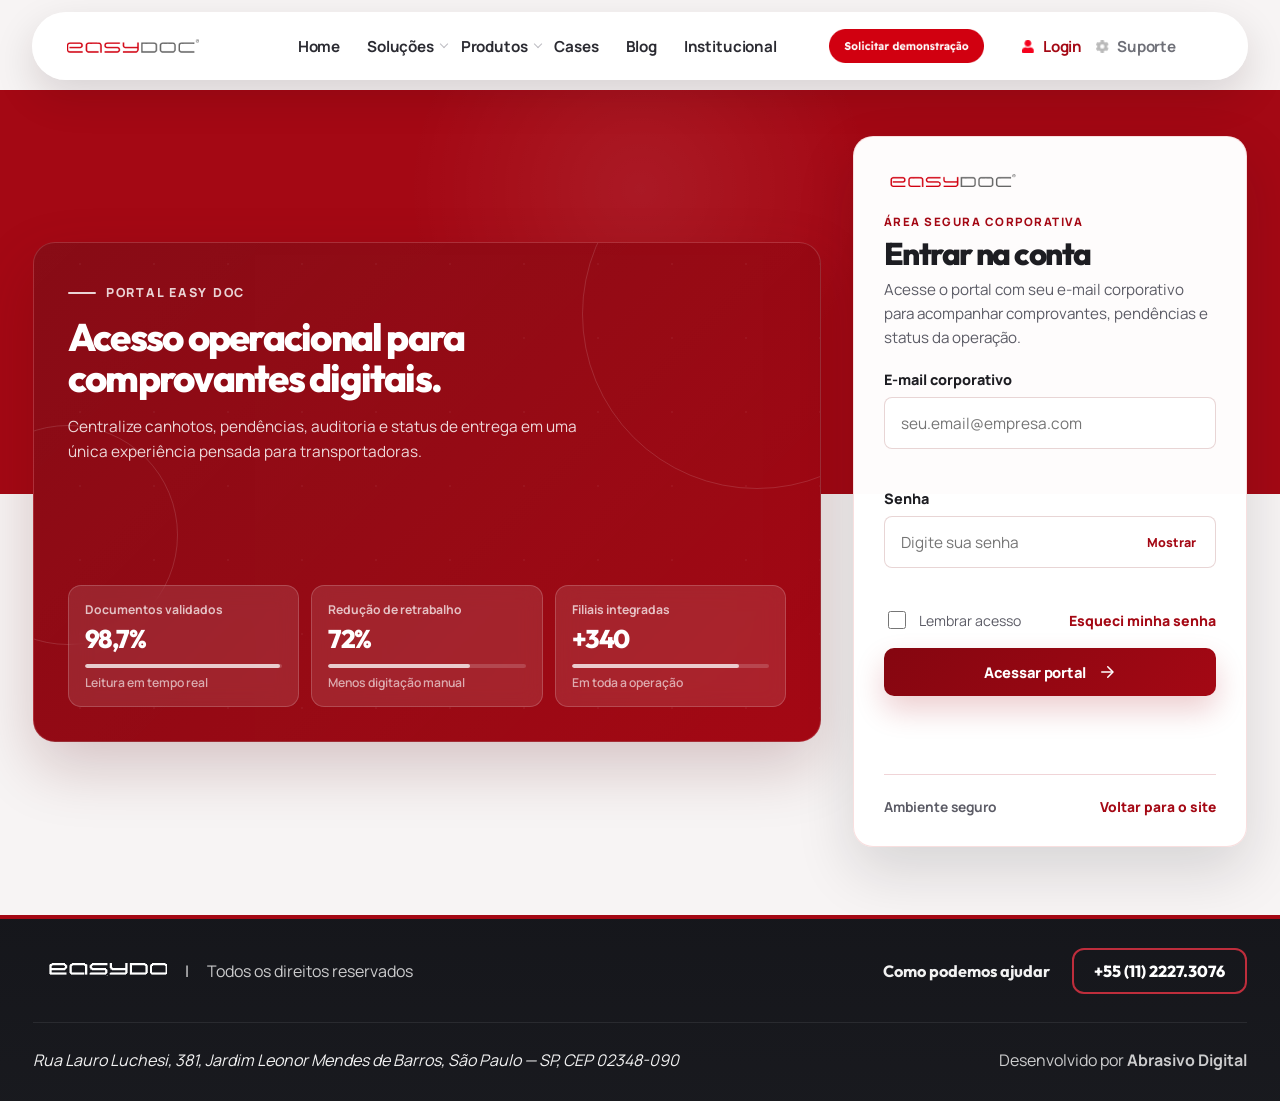
==== commit 6023d264: "refinamento do layout, responsividade e revisão de código" ====
--- a/login.html
+++ b/login.html
@@ -15,7 +15,7 @@
     <link rel="icon" type="image/svg+xml" href="assets/images/favicon.svg" />
     <link rel="alternate icon" type="image/png" href="assets/images/favicon.png" />
     <link rel="apple-touch-icon" href="assets/images/apple-touch-icon.png" />
-    <link rel="stylesheet" href="assets/css/style.css?v=landing-polish-7" />
+    <link rel="stylesheet" href="assets/css/style.css?v=mobile-cta-ribbon-2" />
     <style>
       /* ============================================================
          Estilos exclusivos desta página — prefixo .login-* para
@@ -289,12 +289,14 @@
         </nav>
 
         <div class="site-actions">
-          <a class="top-cta" href="index.html#contato">Solicitar demonstração</a>
+          <a class="top-cta top-cta--image" href="index.html#contato" aria-label="Solicitar demonstração">
+            <img src="assets/images/button-top-demo.png" alt="Solicitar demonstração" />
+          </a>
           <a href="login.html" class="action-link" aria-current="page">
             <img class="action-link__icon" src="assets/images/icon-login.png" alt="" aria-hidden="true" />
             <span>Login</span>
           </a>
-          <a href="suporte.html" class="action-link">
+          <a href="support.html" class="action-link">
             <img class="action-link__icon" src="assets/images/icon-support.png" alt="" aria-hidden="true" />
             <span>Suporte</span>
           </a>
--- a/assets/css/style.css
+++ b/assets/css/style.css
@@ -1,8 +1,10 @@
 :root {
-  --red: #dd0016;
-  --red-deep: #b90517;
-  --red-soft: #fff3f3;
-  --red-line: #f8dede;
+  --red: #a40814;
+  --red-deep: #850610;
+  --red-rgb: 164, 8, 20;
+  --red-deep-rgb: 133, 6, 16;
+  --red-soft: #fff2f3;
+  --red-line: #f0d4d7;
   --ink: #1d1d22;
   --ink-soft: #5c5c66;
   --white: #ffffff;
@@ -11,7 +13,7 @@
   --dark-soft: #23242a;
   --success: #128f45;
   --shadow-soft: 0 24px 60px rgba(23, 24, 28, 0.08);
-  --shadow-card: 0 18px 34px rgba(221, 0, 22, 0.08);
+  --shadow-card: 0 18px 34px rgba(var(--red-rgb), 0.08);
   --radius-pill: 42px;
   --radius-xl: 32px;
   --radius-lg: 26px;
@@ -7430,3 +7432,1454 @@
     max-height: 28px;
   }
 }
+
+/* Hero banner replacement */
+.landing-page .hero {
+  --hero-white-start: 69%;
+  background-color: var(--red);
+  background-image:
+    linear-gradient(
+      180deg,
+      transparent 0 var(--hero-white-start),
+      #ffffff var(--hero-white-start) 100%
+    ),
+    url("../images/hero-banner.png");
+  background-position: center top, center top;
+  background-repeat: no-repeat, no-repeat;
+  background-size: 100% 100%, 100% auto;
+}
+
+.landing-page .hero::before,
+.landing-page .hero__rings {
+  display: none;
+}
+
+@media (max-width: 900px) {
+  .landing-page .hero {
+    --hero-white-start: 68%;
+    background-size: 100% 100%, auto 68%;
+  }
+}
+
+@media (max-width: 560px) {
+  .landing-page .hero {
+    --hero-white-start: 66%;
+    background-size: 100% 100%, auto 66%;
+  }
+}
+
+/* Shared banner-red palette */
+a:focus-visible,
+button:focus-visible,
+input:focus-visible,
+textarea:focus-visible,
+select:focus-visible,
+summary:focus-visible {
+  outline-color: rgba(var(--red-rgb), 0.28);
+}
+
+.landing-page .site-header,
+.auth-page .internal-site-header,
+.support-page .internal-site-header {
+  background: var(--red);
+}
+
+.top-cta,
+.cta-button,
+.auth-page .login-hero,
+.support-page .support-hero__content {
+  background: linear-gradient(135deg, var(--red-deep), var(--red));
+}
+
+.top-cta,
+.cta-button {
+  box-shadow: 0 14px 30px rgba(var(--red-rgb), 0.2);
+}
+
+.landing-page .hero {
+  background-color: var(--red);
+}
+
+.landing-page .cause-section__media {
+  background: linear-gradient(180deg, var(--red), var(--red-deep));
+}
+
+.auth-page .auth-main {
+  background:
+    radial-gradient(circle at 50% 12%, rgba(255, 255, 255, 0.07), transparent 24%),
+    linear-gradient(180deg, var(--red) 0, var(--red) 49%, #f7f4f4 49%, #f7f4f4 100%);
+}
+
+.support-page .support-main {
+  background:
+    linear-gradient(180deg, var(--red) 0, var(--red) 360px, #ffffff 360px, #ffffff 66%, #f5f4f4 66%, #f5f4f4 100%);
+}
+
+.system-page {
+  background:
+    radial-gradient(circle at 14% 16%, rgba(255, 255, 255, 0.1), transparent 28%),
+    linear-gradient(135deg, var(--red-deep) 0%, var(--red) 48%, #16171c 48%, #111217 100%);
+}
+
+.system-back--dark,
+.landing-page .problem-card:hover,
+.landing-page .issue-card:hover,
+.landing-page .feature-item:hover,
+.landing-page .solution-card:hover,
+.landing-page .process-step:hover,
+.landing-page .quote-card:hover {
+  border-color: rgba(var(--red-rgb), 0.24);
+}
+
+.system-back--dark:hover,
+.auth-page .internal-site-header.is-menu-open .action-link[aria-current="page"],
+.support-page .internal-site-header.is-menu-open .action-link[aria-current="page"] {
+  background: rgba(var(--red-rgb), 0.08);
+}
+
+/* Fixed floating white topbar and light hero CTA */
+.landing-page,
+.auth-page,
+.support-page {
+  --topbar-fixed-space: 90px;
+  padding-top: var(--topbar-fixed-space);
+}
+
+.landing-page {
+  --topbar-fixed-space: 0px;
+}
+
+.landing-page .site-header,
+.auth-page .internal-site-header,
+.support-page .internal-site-header,
+.landing-page .site-header.is-scrolled,
+.auth-page .internal-site-header.is-scrolled,
+.support-page .internal-site-header.is-scrolled {
+  position: fixed;
+  top: 0;
+  left: 0;
+  right: 0;
+  z-index: 1000;
+  width: 100%;
+  background: transparent;
+  box-shadow: none;
+  overflow: visible;
+}
+
+.landing-page .header-shell,
+.auth-page .internal-site-header .header-shell,
+.support-page .internal-site-header .header-shell {
+  background: rgba(255, 255, 255, 0.98);
+  box-shadow: 0 16px 42px rgba(32, 8, 12, 0.14);
+}
+
+.landing-page .hero__content .cta-button--light,
+.cta-button.cta-button--light {
+  background: var(--white);
+  border: 1px solid rgba(var(--red-rgb), 0.14);
+  color: var(--red);
+  box-shadow: 0 14px 28px rgba(17, 18, 22, 0.16);
+}
+
+.landing-page .hero__content .cta-button--light svg,
+.cta-button.cta-button--light svg {
+  color: currentColor;
+}
+
+.landing-page .hero__content .cta-button--light:hover,
+.cta-button.cta-button--light:hover {
+  background: var(--white);
+  filter: none;
+  box-shadow: 0 16px 32px rgba(17, 18, 22, 0.2);
+}
+
+.landing-page .hero {
+  margin-top: 0;
+  padding-top: 118px;
+}
+
+@media (max-width: 900px) {
+  .auth-page,
+  .support-page {
+    --topbar-fixed-space: 66px;
+  }
+
+  .landing-page {
+    --topbar-fixed-space: 0px;
+  }
+
+  .landing-page .hero {
+    padding-top: 98px;
+  }
+}
+
+@media (max-width: 560px) {
+  .auth-page,
+  .support-page {
+    --topbar-fixed-space: 64px;
+  }
+
+  .landing-page {
+    --topbar-fixed-space: 0px;
+  }
+
+  .landing-page .hero {
+    padding-top: 88px;
+  }
+}
+
+/* Challenge CTA image replacement */
+.landing-page .challenge-banner {
+  padding: 0 0 64px;
+}
+
+.landing-page .challenge-banner__inner {
+  position: relative;
+  width: min(966px, calc(100% - 48px));
+  min-height: 0;
+  aspect-ratio: 966 / 301;
+  display: block;
+  margin-inline: auto;
+  padding: 0;
+  border-radius: 0;
+  background: url("../images/challenge-cta.png") center / contain no-repeat;
+  box-shadow: none;
+  overflow: visible;
+}
+
+.landing-page .challenge-banner__icon,
+.landing-page .challenge-banner__inner > img {
+  display: none;
+}
+
+.landing-page .challenge-banner__copy {
+  position: absolute;
+  top: 50%;
+  left: clamp(98px, 12.2vw, 134px);
+  width: min(58%, 560px);
+  transform: translateY(-50%);
+  color: #ffffff;
+}
+
+.landing-page .challenge-banner__copy p,
+.landing-page .challenge-banner__copy strong {
+  display: block;
+  margin: 0;
+  font-family: "Readex Pro", "Manrope", sans-serif;
+  font-size: 26px;
+  font-weight: 600;
+  line-height: 40px;
+  letter-spacing: 0;
+}
+
+.landing-page .challenge-banner__copy strong {
+  margin-top: 0;
+}
+
+@media (max-width: 900px) {
+  .landing-page .challenge-banner {
+    padding-bottom: 52px;
+  }
+
+  .landing-page .challenge-banner__inner {
+    width: min(720px, calc(100% - 28px));
+  }
+
+  .landing-page .challenge-banner__copy {
+    left: clamp(78px, 11vw, 106px);
+    width: 54%;
+  }
+
+  .landing-page .challenge-banner__copy p,
+  .landing-page .challenge-banner__copy strong {
+    font-size: clamp(1.12rem, 3.1vw, 1.45rem);
+    line-height: 1.55;
+  }
+}
+
+@media (max-width: 560px) {
+  .landing-page .challenge-banner {
+    padding-bottom: 36px;
+  }
+
+  .landing-page .challenge-banner__inner {
+    width: calc(100% - 20px);
+    min-height: 168px;
+    aspect-ratio: auto;
+    background-size: auto 100%;
+    background-position: left center;
+  }
+
+  .landing-page .challenge-banner__copy {
+    left: 62px;
+    width: calc(100% - 152px);
+  }
+
+  .landing-page .challenge-banner__copy p,
+  .landing-page .challenge-banner__copy strong {
+    font-size: clamp(0.88rem, 4.6vw, 1.08rem);
+    line-height: 1.42;
+  }
+}
+
+/* Benefits section asset replacement */
+.landing-page .impact-section {
+  padding: 76px 0 86px;
+  background: #101010 url("../images/benefits-bg.png") center top / cover no-repeat;
+}
+
+.landing-page .impact-section::before {
+  display: none;
+}
+
+.landing-page .impact-section .container--wide {
+  width: min(1460px, calc(100% - 80px));
+}
+
+.landing-page .impact-section .section-title h2 {
+  max-width: none;
+  margin-inline: auto;
+  color: #ffffff;
+  font-family: "Readex Pro", "Manrope", sans-serif;
+  font-size: 28px;
+  font-weight: 600;
+  line-height: normal;
+  letter-spacing: 0;
+  white-space: nowrap;
+}
+
+.landing-page .impact-section .section-title p {
+  max-width: none;
+  margin-top: 18px;
+  margin-inline: auto;
+  color: #ffffff;
+  font-family: "Open Sans", "Manrope", sans-serif;
+  font-size: 18px;
+  font-weight: 400;
+  line-height: 30px;
+  letter-spacing: 0;
+  white-space: nowrap;
+}
+
+.landing-page .impact-grid {
+  width: min(1380px, 100%);
+  display: grid;
+  grid-template-columns: repeat(3, minmax(0, 1fr));
+  gap: clamp(32px, 6.8vw, 100px);
+  margin: 58px auto 0;
+}
+
+.landing-page .impact-card {
+  min-height: 0;
+  aspect-ratio: 393 / 218;
+  padding: 0;
+  border: 0;
+  border-radius: 0;
+  background-color: transparent;
+  background-image: url("../images/benefit-items.png");
+  background-repeat: no-repeat;
+  background-size: auto 100%;
+  box-shadow: none;
+  overflow: hidden;
+}
+
+.landing-page .impact-card:nth-child(1) {
+  background-position: 3.75% top;
+}
+
+.landing-page .impact-card:nth-child(2) {
+  background-position: center top;
+}
+
+.landing-page .impact-card:nth-child(3) {
+  background-position: 96.35% top;
+}
+
+.landing-page .impact-card:hover {
+  border-color: transparent;
+  box-shadow: none;
+  transform: none;
+}
+
+.landing-page .impact-card__icon {
+  display: none;
+}
+
+.landing-page .impact-card p {
+  position: absolute;
+  width: 1px;
+  height: 1px;
+  padding: 0;
+  margin: -1px;
+  overflow: hidden;
+  clip: rect(0 0 0 0);
+  white-space: nowrap;
+  border: 0;
+}
+
+@media (max-width: 900px) {
+  .landing-page .impact-section {
+    padding: 62px 0 70px;
+  }
+
+  .landing-page .impact-section .container--wide {
+    width: min(760px, calc(100% - 28px));
+  }
+
+  .landing-page .impact-grid {
+    width: min(430px, 100%);
+    grid-template-columns: 1fr;
+    gap: 22px;
+    margin-top: 42px;
+  }
+}
+
+@media (max-width: 560px) {
+  .landing-page .impact-section {
+    padding: 48px 0 54px;
+  }
+
+  .landing-page .impact-section .container--wide {
+    width: calc(100% - 20px);
+  }
+
+  .landing-page .impact-section .section-title h2 {
+    max-width: 330px;
+    font-size: 28px;
+    white-space: normal;
+  }
+
+  .landing-page .impact-section .section-title p {
+    max-width: 330px;
+    font-size: 18px;
+    line-height: 30px;
+    white-space: normal;
+  }
+
+  .landing-page .impact-grid {
+    width: min(393px, 100%);
+    gap: 18px;
+  }
+}
+
+/* Problems section typography */
+.landing-page .section--problems > .container > .section-title:first-child h2 {
+  color: var(--ink);
+  font-family: "Readex Pro", "Manrope", sans-serif;
+  font-size: 40px;
+  font-weight: 500;
+  line-height: 48px;
+  letter-spacing: 0;
+}
+
+.landing-page .section--problems > .container > .section-title:first-child p {
+  color: var(--ink-soft);
+  font-family: "Readex Pro", "Manrope", sans-serif;
+  font-size: 18px;
+  font-weight: 500;
+  line-height: 34px;
+  letter-spacing: 0;
+}
+
+.landing-page .problem-card p {
+  color: var(--ink);
+  font-family: "Open Sans", "Manrope", sans-serif;
+  font-size: 16px;
+  font-weight: 400;
+  line-height: 30px;
+  letter-spacing: 0;
+}
+
+.landing-page .problem-card strong {
+  font-family: inherit;
+  font-weight: 600;
+}
+
+@media (max-width: 560px) {
+  .landing-page .section--problems > .container > .section-title:first-child h2 {
+    font-size: clamp(2rem, 9vw, 2.5rem);
+    line-height: 1.2;
+  }
+
+  .landing-page .section--problems > .container > .section-title:first-child p {
+    font-size: 1rem;
+    line-height: 1.65;
+  }
+
+  .landing-page .problem-card p {
+    font-size: 0.94rem;
+    line-height: 1.65;
+  }
+}
+
+/* Problems section spacing and two-line cards */
+.landing-page .section--problems {
+  padding-top: 206px;
+  padding-bottom: 80px;
+}
+
+.landing-page .section--problems .section-title--spaced {
+  margin-top: 80px;
+}
+
+.landing-page .problem-grid {
+  width: min(1120px, 100%);
+  max-width: 1120px;
+}
+
+.landing-page .problem-card__line {
+  display: block;
+}
+
+.landing-page .problem-card {
+  min-height: 130px;
+  display: flex;
+  align-items: center;
+  gap: 22px;
+  padding: 28px 40px;
+  border: 0;
+  border-radius: 0;
+  background: url("../images/problem-card-bg.png") center / 100% 100% no-repeat;
+  box-shadow: none;
+}
+
+.landing-page .problem-card .icon-badge {
+  flex: 0 0 36px;
+  width: 36px;
+  height: 36px;
+}
+
+.landing-page .problem-card p {
+  max-width: none;
+  line-height: 30px;
+}
+
+@media (min-width: 701px) {
+  .landing-page .problem-card__line {
+    display: inline;
+  }
+
+  .landing-page .problem-card__line + .problem-card__line::before {
+    content: " ";
+  }
+}
+
+@media (max-width: 900px) {
+  .landing-page .section--problems {
+    padding-top: 132px;
+    padding-bottom: 80px;
+  }
+
+  .landing-page .problem-card {
+    padding: 24px 34px;
+  }
+
+  .landing-page .problem-card p {
+    max-width: none;
+  }
+}
+
+@media (max-width: 560px) {
+  .landing-page .section--problems {
+    padding-top: 56px;
+    padding-bottom: 56px;
+  }
+
+  .landing-page .section--problems .section-title--spaced {
+    margin-top: 56px;
+  }
+
+  .landing-page .problem-card {
+    min-height: 156px;
+    align-items: flex-start;
+    gap: 14px;
+    padding: 24px 20px;
+    background-size: 100% 100%;
+  }
+
+  .landing-page .problem-card .icon-badge {
+    flex-basis: 32px;
+    width: 32px;
+    height: 32px;
+    margin-top: 4px;
+  }
+}
+
+/* Requested Readex title typography */
+.landing-page .section--problems .section-title--spaced h2,
+.landing-page .cause-section__content h2,
+.landing-page .process-section .section-title h2,
+.landing-page .contact-section h2 {
+  font-family: "Readex Pro", "Manrope", sans-serif;
+  font-size: 28px;
+  font-weight: 600;
+  line-height: normal;
+  letter-spacing: 0;
+}
+
+@media (max-width: 560px) {
+  .landing-page .section--problems .section-title--spaced h2,
+  .landing-page .cause-section__content h2,
+  .landing-page .process-section .section-title h2,
+  .landing-page .contact-section h2 {
+    font-size: clamp(1.55rem, 7vw, 1.75rem);
+  }
+}
+
+/* Difficulty cards typography */
+.landing-page .issue-card h3 {
+  font-family: "Readex Pro", "Manrope", sans-serif;
+  font-size: 22px;
+  font-weight: 600;
+  line-height: 18px;
+  letter-spacing: 0;
+}
+
+.landing-page .issue-card p {
+  font-family: "Open Sans", "Manrope", sans-serif;
+  font-size: 16px;
+  font-weight: 400;
+  line-height: 30px;
+  letter-spacing: 0;
+}
+
+@media (max-width: 560px) {
+  .landing-page .issue-card h3 {
+    font-size: 20px;
+    line-height: 1.2;
+  }
+
+  .landing-page .issue-card p {
+    font-size: 15px;
+    line-height: 1.65;
+  }
+}
+
+/* Fixed difficulty card font sizes */
+.landing-page .issue-card h3 {
+  font-size: 22px;
+}
+
+.landing-page .issue-card p {
+  font-size: 16px;
+}
+
+/* Difficulty cards single-line desktop layout */
+.landing-page .issue-list {
+  width: min(1200px, 100%);
+  max-width: 1200px;
+}
+
+.landing-page .issue-card {
+  align-items: center;
+}
+
+.landing-page .issue-card > div {
+  min-width: 0;
+  flex: 1 1 auto;
+}
+
+.landing-page .issue-card h3 {
+  font-size: 22px;
+  line-height: 18px;
+}
+
+.landing-page .issue-card p {
+  font-size: 16px;
+}
+
+@media (min-width: 1024px) {
+  .landing-page .issue-card h3,
+  .landing-page .issue-card p {
+    white-space: nowrap;
+  }
+}
+
+/* Difficulty section title sizing */
+.landing-page .section--problems .section-title--spaced {
+  width: min(1200px, 100%);
+  max-width: 1200px;
+}
+
+.landing-page .section--problems .section-title--spaced h2 {
+  font-size: 28px;
+  line-height: 1.2;
+}
+
+@media (min-width: 900px) {
+  .landing-page .section--problems .section-title--spaced h2 {
+    white-space: nowrap;
+  }
+}
+
+@media (max-width: 560px) {
+  .landing-page .section--problems .section-title--spaced h2 {
+    font-size: 28px;
+    white-space: normal;
+  }
+}
+
+/* Cause section card assets */
+.landing-page .feature-stack {
+  gap: 18px;
+}
+
+.landing-page .feature-item {
+  min-height: 130px;
+  align-items: center;
+  gap: 24px;
+  padding: 30px 38px;
+  border: 0;
+  border-radius: 0;
+  background: url("../images/cause-item-bg.png") center / 100% 100% no-repeat;
+  box-shadow: none;
+}
+
+.landing-page .feature-icon {
+  flex: 0 0 40px;
+  width: 40px;
+  height: 40px;
+}
+
+.landing-page .feature-icon img {
+  width: 100%;
+  height: 100%;
+  object-fit: contain;
+}
+
+@media (max-width: 760px) {
+  .landing-page .feature-item {
+    min-height: 118px;
+    gap: 18px;
+    padding: 24px 24px;
+  }
+}
+
+@media (max-width: 560px) {
+  .landing-page .feature-stack {
+    gap: 14px;
+  }
+
+  .landing-page .feature-item {
+    min-height: 116px;
+    gap: 14px;
+    padding: 22px 18px;
+  }
+
+  .landing-page .feature-icon {
+    flex-basis: 36px;
+    width: 36px;
+    height: 36px;
+  }
+}
+
+/* Solution section card assets */
+.landing-page .solution-grid__content {
+  gap: 18px;
+}
+
+.landing-page .solution-card {
+  min-height: 130px;
+  align-items: center;
+  gap: 24px;
+  padding: 30px 38px;
+  border: 0;
+  border-radius: 0;
+  background: url("../images/solution-item-bg.png") center / 100% 100% no-repeat;
+  box-shadow: none;
+}
+
+.landing-page .solution-icon {
+  flex: 0 0 40px;
+  width: 40px;
+  height: 40px;
+}
+
+.landing-page .solution-icon img {
+  width: 100%;
+  height: 100%;
+  object-fit: contain;
+}
+
+@media (max-width: 760px) {
+  .landing-page .solution-card {
+    min-height: 118px;
+    gap: 18px;
+    padding: 24px 24px;
+  }
+}
+
+@media (max-width: 560px) {
+  .landing-page .solution-grid__content {
+    gap: 14px;
+  }
+
+  .landing-page .solution-card {
+    min-height: 116px;
+    align-items: flex-start;
+    gap: 14px;
+    padding: 22px 18px;
+  }
+
+  .landing-page .solution-icon {
+    flex-basis: 36px;
+    width: 36px;
+    height: 36px;
+    margin-top: 3px;
+  }
+}
+
+/* Demo CTA image button */
+.landing-page .section-cta .cta-button--demo-image {
+  width: min(263px, 100%);
+  min-height: 0;
+  aspect-ratio: 263 / 54;
+  padding: 0;
+  border: 0;
+  border-radius: 0;
+  background: transparent;
+  box-shadow: none;
+}
+
+.landing-page .section-cta .cta-button--demo-image img {
+  display: block;
+  width: 100%;
+  height: 100%;
+  object-fit: contain;
+}
+
+.landing-page .section-cta .cta-button--demo-image:hover {
+  filter: brightness(1.02);
+  transform: translateY(-2px);
+  box-shadow: none;
+}
+
+/* Process section typography */
+.landing-page .process-section .section-title {
+  width: min(1120px, 100%);
+  max-width: 1120px;
+}
+
+.landing-page .process-section .section-title p {
+  font-family: "Open Sans", "Manrope", sans-serif;
+  font-size: 16px;
+  font-weight: 400;
+  line-height: 30px;
+  letter-spacing: 0;
+}
+
+.landing-page .process-step h3 {
+  font-family: "Readex Pro", "Manrope", sans-serif;
+  font-size: 22px;
+  font-weight: 600;
+  line-height: 18px;
+  letter-spacing: 0;
+}
+
+.landing-page .process-step p {
+  font-family: "Open Sans", "Manrope", sans-serif;
+  font-size: 16px;
+  font-weight: 400;
+  line-height: 30px;
+  letter-spacing: 0;
+}
+
+@media (min-width: 1060px) {
+  .landing-page .process-section .section-title p {
+    white-space: nowrap;
+  }
+}
+
+@media (max-width: 560px) {
+  .landing-page .process-section .section-title p {
+    white-space: normal;
+  }
+}
+
+/* Process section card assets */
+.landing-page .process-list {
+  width: min(1340px, 100%);
+  max-width: 1340px;
+  gap: 20px;
+  margin: 34px auto 0;
+}
+
+.landing-page .process-list::before {
+  top: 50px;
+  bottom: 50px;
+  left: 55px;
+  width: 2px;
+  background: url("../images/process-line.png") center / 2px 100% no-repeat;
+  z-index: 0;
+}
+
+.landing-page .process-step {
+  min-height: 130px;
+  align-items: center;
+  padding: 30px 40px 30px 96px;
+  border: 0;
+  border-radius: 0;
+  background: url("../images/process-item-bg.png") center / 100% 100% no-repeat;
+  box-shadow: none;
+}
+
+.landing-page .process-step > div {
+  position: relative;
+  z-index: 1;
+  min-width: 0;
+}
+
+.landing-page .process-step__icon--image {
+  left: 30px;
+  width: 50px;
+  height: 50px;
+  background: transparent;
+  box-shadow: none;
+  z-index: 2;
+}
+
+.landing-page .process-step__icon--image img {
+  display: block;
+  width: 100%;
+  height: 100%;
+  object-fit: contain;
+}
+
+.landing-page .process-section .section-cta {
+  margin-top: 40px;
+}
+
+.landing-page .process-section .cta-button--consultant-image {
+  width: min(233px, 100%);
+  min-height: 0;
+  aspect-ratio: 233 / 54;
+  padding: 0;
+  border: 0;
+  border-radius: 0;
+  background: transparent;
+  box-shadow: none;
+}
+
+.landing-page .process-section .cta-button--consultant-image img {
+  display: block;
+  width: 100%;
+  height: 100%;
+  object-fit: contain;
+}
+
+.landing-page .process-section .cta-button--consultant-image:hover {
+  filter: brightness(1.02);
+  transform: translateY(-2px);
+  box-shadow: none;
+}
+
+@media (max-width: 760px) {
+  .landing-page .process-list {
+    gap: 16px;
+  }
+
+  .landing-page .process-list::before {
+    left: 42px;
+  }
+
+  .landing-page .process-step {
+    min-height: 126px;
+    padding: 24px 24px 24px 78px;
+  }
+
+  .landing-page .process-step__icon--image {
+    left: 22px;
+    width: 40px;
+    height: 40px;
+  }
+}
+
+@media (max-width: 560px) {
+  .landing-page .process-list {
+    gap: 14px;
+    margin-top: 30px;
+  }
+
+  .landing-page .process-list::before {
+    top: 44px;
+    bottom: 44px;
+    left: 38px;
+  }
+
+  .landing-page .process-step {
+    align-items: flex-start;
+    min-height: 136px;
+    padding: 22px 18px 22px 70px;
+  }
+
+  .landing-page .process-step__icon--image {
+    left: 19px;
+    top: 31px;
+    width: 38px;
+    height: 38px;
+    transform: none;
+  }
+}
+
+/* Process line depth */
+.landing-page .process-list::before {
+  background: var(--red);
+  opacity: 1;
+}
+
+.landing-page .process-step {
+  isolation: isolate;
+}
+
+.landing-page .process-step::before {
+  content: "";
+  position: absolute;
+  top: 0;
+  bottom: 0;
+  left: 55px;
+  width: 2px;
+  background: var(--red);
+  opacity: 0.22;
+  z-index: 1;
+  pointer-events: none;
+}
+
+.landing-page .process-step > div {
+  z-index: 2;
+}
+
+.landing-page .process-step__icon--image {
+  z-index: 3;
+}
+
+@media (max-width: 760px) {
+  .landing-page .process-step::before {
+    left: 42px;
+  }
+}
+
+@media (max-width: 560px) {
+  .landing-page .process-step::before {
+    left: 38px;
+  }
+}
+
+/* Process line refinement */
+.landing-page .process-list::before {
+  top: 65px;
+  bottom: 65px;
+  left: 55px;
+  width: 2px;
+  background: var(--red);
+  opacity: 0.95;
+}
+
+.landing-page .process-step {
+  z-index: 1;
+}
+
+.landing-page .process-step::after {
+  content: "";
+  position: absolute;
+  top: 2px;
+  bottom: 2px;
+  left: 48px;
+  width: 14px;
+  background: rgba(255, 250, 250, 0.94);
+  z-index: 0;
+  pointer-events: none;
+}
+
+.landing-page .process-step::before {
+  top: 0;
+  bottom: 0;
+  left: 48px;
+  width: 14px;
+  background: linear-gradient(
+    90deg,
+    rgba(var(--red-rgb), 0) 0%,
+    rgba(var(--red-rgb), 0.07) 34%,
+    rgba(var(--red-rgb), 0.16) 50%,
+    rgba(var(--red-rgb), 0.07) 66%,
+    rgba(var(--red-rgb), 0) 100%
+  );
+  opacity: 1;
+  filter: blur(1px);
+}
+
+.landing-page .process-step:first-child::before {
+  top: 50%;
+}
+
+.landing-page .process-step:last-child::before {
+  bottom: 50%;
+}
+
+@media (max-width: 760px) {
+  .landing-page .process-list::before {
+    top: 63px;
+    bottom: 63px;
+    left: 42px;
+  }
+
+  .landing-page .process-step::after,
+  .landing-page .process-step::before {
+    left: 36px;
+    width: 12px;
+  }
+}
+
+@media (max-width: 560px) {
+  .landing-page .process-list::before {
+    top: 50px;
+    bottom: 86px;
+    left: 38px;
+  }
+
+  .landing-page .process-step::after,
+  .landing-page .process-step::before {
+    left: 32px;
+    width: 12px;
+  }
+
+  .landing-page .process-step:first-child::before {
+    top: 50px;
+  }
+
+  .landing-page .process-step:last-child::before {
+    top: 0;
+    bottom: auto;
+    height: 50px;
+  }
+}
+
+/* Case section typography and assets */
+.landing-page .case-section__content h2 {
+  font-family: "Readex Pro", "Manrope", sans-serif;
+  font-size: 28px;
+  font-weight: 500;
+  line-height: normal;
+  letter-spacing: 0;
+}
+
+.landing-page .case-section__content > p {
+  font-family: "Open Sans", "Manrope", sans-serif;
+  font-size: 18px;
+  font-weight: 400;
+  line-height: 34px;
+  letter-spacing: 0;
+}
+
+.landing-page .case-stats strong {
+  color: #d10010;
+}
+
+.landing-page .case-link__icon--image {
+  background: transparent;
+  box-shadow: none;
+}
+
+.landing-page .case-link__icon--image img {
+  display: block;
+  width: 50px;
+  height: 50px;
+  object-fit: contain;
+}
+
+.landing-page .video-poster--case .play-button--case-image {
+  width: 50px;
+  height: 50px;
+  background: transparent;
+  box-shadow: none;
+  backdrop-filter: none;
+}
+
+.landing-page .video-poster--case .play-button--case-image img {
+  display: block;
+  width: 100%;
+  height: 100%;
+  object-fit: contain;
+}
+
+@media (max-width: 560px) {
+  .landing-page .case-section__content h2 {
+    font-size: 28px;
+  }
+
+  .landing-page .case-section__content > p {
+    font-size: 18px;
+    line-height: 34px;
+  }
+}
+
+/* Testimonial quote assets */
+.landing-page .quote-card::before,
+.landing-page .quote-card::after {
+  width: 115px;
+  height: 70px;
+  border-radius: 0;
+  background-color: transparent;
+  background-repeat: no-repeat;
+  background-position: center;
+  background-size: contain;
+  opacity: 1;
+  pointer-events: none;
+}
+
+.landing-page .quote-card::before {
+  top: 20px;
+  left: 28px;
+  background-image: url("../images/quote-open.png");
+}
+
+.landing-page .quote-card::after {
+  right: 28px;
+  bottom: 20px;
+  background-image: url("../images/quote-close.png");
+}
+
+@media (max-width: 760px) {
+  .landing-page .quote-card::before,
+  .landing-page .quote-card::after {
+    width: 82px;
+    height: 50px;
+  }
+}
+
+@media (max-width: 560px) {
+  .landing-page .quote-card::before,
+  .landing-page .quote-card::after {
+    width: 58px;
+    height: 36px;
+  }
+
+  .landing-page .quote-card::before {
+    top: 12px;
+    left: 12px;
+  }
+
+  .landing-page .quote-card::after {
+    right: 12px;
+    bottom: 12px;
+  }
+}
+
+/* Testimonial card image assets */
+.landing-page .quote-card {
+  width: min(967px, 100%);
+  max-width: 967px;
+  min-height: 266px;
+  grid-template-columns: 170px minmax(0, 1fr);
+  align-items: center;
+  gap: 28px;
+  padding: 34px 46px;
+  border: 0;
+  border-radius: 0;
+  background: url("../images/testimonial-card-bg.png") center / 100% 100% no-repeat;
+  box-shadow: none;
+}
+
+.landing-page .quote-card__avatar {
+  width: 140px;
+  height: 140px;
+  margin: 0 auto;
+  border-radius: 0;
+  background: url("../images/testimonial-avatar-bg.png") center / contain no-repeat;
+  box-shadow: none;
+}
+
+.landing-page .quote-card__content {
+  position: relative;
+  z-index: 1;
+}
+
+.landing-page .quote-card::before {
+  top: 18px;
+  left: 44px;
+}
+
+.landing-page .quote-card::after {
+  right: 36px;
+  bottom: 18px;
+}
+
+@media (max-width: 760px) {
+  .landing-page .quote-card {
+    min-height: 266px;
+    grid-template-columns: 120px minmax(0, 1fr);
+    gap: 18px;
+    padding: 28px 24px;
+  }
+
+  .landing-page .quote-card__avatar {
+    width: 112px;
+    height: 112px;
+  }
+
+  .landing-page .quote-card::before {
+    top: 18px;
+    left: 24px;
+  }
+
+  .landing-page .quote-card::after {
+    right: 24px;
+    bottom: 18px;
+  }
+}
+
+@media (max-width: 560px) {
+  .landing-page .quote-card {
+    grid-template-columns: 1fr;
+    min-height: auto;
+    gap: 14px;
+    padding: 28px 18px;
+    background-size: 100% 100%;
+  }
+
+  .landing-page .quote-card__avatar {
+    width: 88px;
+    height: 88px;
+  }
+
+  .landing-page .quote-card::before {
+    top: 12px;
+    left: 16px;
+  }
+
+  .landing-page .quote-card::after {
+    right: 16px;
+    bottom: 12px;
+  }
+}
+
+/* Image buttons */
+.top-cta.top-cta--image {
+  width: min(203px, 100%);
+  min-height: 0;
+  aspect-ratio: 203 / 44;
+  padding: 0;
+  border: 0;
+  border-radius: 0;
+  background: transparent;
+  box-shadow: none;
+}
+
+.top-cta.top-cta--image img,
+.landing-page .form-footer .cta-button--submit-image img {
+  display: block;
+  width: 100%;
+  height: 100%;
+  object-fit: contain;
+}
+
+.top-cta.top-cta--image:hover {
+  filter: brightness(1.02);
+  transform: translateY(-2px);
+  box-shadow: none;
+}
+
+.landing-page .form-footer .cta-button--submit-image {
+  width: min(201px, 100%);
+  min-height: 0;
+  aspect-ratio: 201 / 63;
+  padding: 0;
+  border: 0;
+  border-radius: 0;
+  background: transparent;
+  box-shadow: none;
+}
+
+.landing-page .form-footer .cta-button--submit-image:hover {
+  filter: brightness(1.02);
+  transform: translateY(-2px);
+  box-shadow: none;
+}
+
+@media (max-width: 560px) {
+  .top-cta.top-cta--image {
+    width: min(203px, 100%);
+  }
+
+  .landing-page .form-footer .cta-button--submit-image {
+    width: min(201px, 100%);
+  }
+}
+
+/* Mobile challenge card text spacing */
+@media (max-width: 560px) {
+  .landing-page .challenge-banner__copy {
+    left: 62px;
+    top: 50%;
+    width: calc(100% - 132px);
+    transform: translateY(-50%);
+  }
+
+  .landing-page .challenge-banner__copy p,
+  .landing-page .challenge-banner__copy strong {
+    font-size: clamp(0.92rem, 4.3vw, 1rem);
+    line-height: 1.22;
+  }
+}
+
+/* Mobile CTA ribbon readability */
+.landing-page .cta-ribbon__mobile-card {
+  display: none;
+}
+
+@media (max-width: 560px) {
+  .landing-page .cta-ribbon {
+    padding: 18px 0 18px;
+  }
+
+  .landing-page .cta-ribbon__image {
+    display: none;
+  }
+
+  .landing-page .cta-ribbon__mobile-card {
+    position: relative;
+    width: calc(100% - 20px);
+    min-height: 144px;
+    margin: 0 auto;
+    display: flex;
+    align-items: center;
+    overflow: hidden;
+    border-radius: 8px;
+    background: #d10010;
+  }
+
+  .landing-page .cta-ribbon__mobile-card::after {
+    content: "";
+    position: absolute;
+    top: 0;
+    right: 0;
+    bottom: 0;
+    width: 52%;
+    background: url("../images/cta-banner.png") right center / auto 154px no-repeat;
+    -webkit-mask-image: linear-gradient(90deg, transparent 0%, #000 24%, #000 100%);
+    mask-image: linear-gradient(90deg, transparent 0%, #000 24%, #000 100%);
+    pointer-events: none;
+  }
+
+  .landing-page .cta-ribbon__mobile-card p {
+    position: relative;
+    z-index: 2;
+    width: 60%;
+    margin: 0;
+    padding-left: 18px;
+    color: #ffffff;
+    font-family: "Open Sans", "Manrope", sans-serif;
+    font-size: 0.78rem;
+    font-weight: 400;
+    line-height: 1.42;
+    letter-spacing: 0;
+  }
+
+  .landing-page .cta-ribbon__mobile-card strong {
+    display: block;
+    margin-top: 2px;
+    font-family: "Readex Pro", "Manrope", sans-serif;
+    font-size: 0.88rem;
+    font-weight: 700;
+    line-height: 1.25;
+  }
+}
